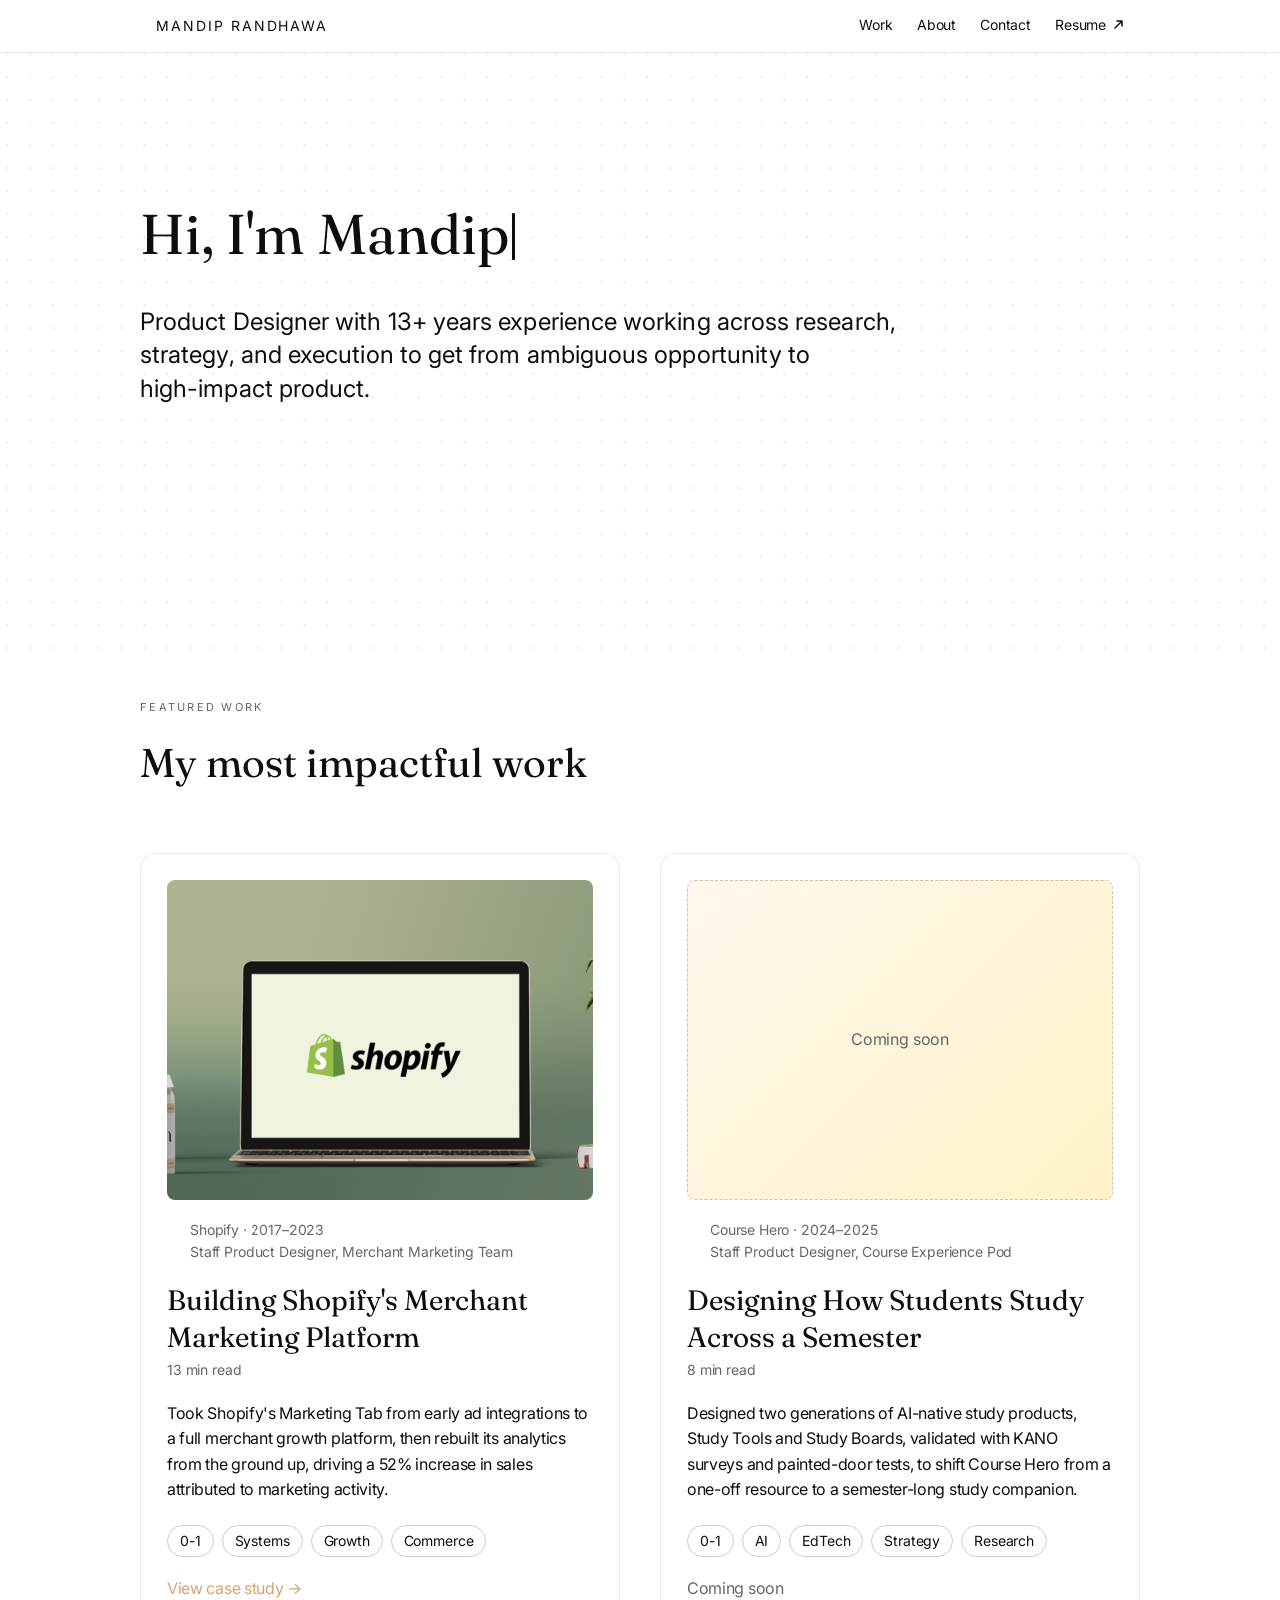
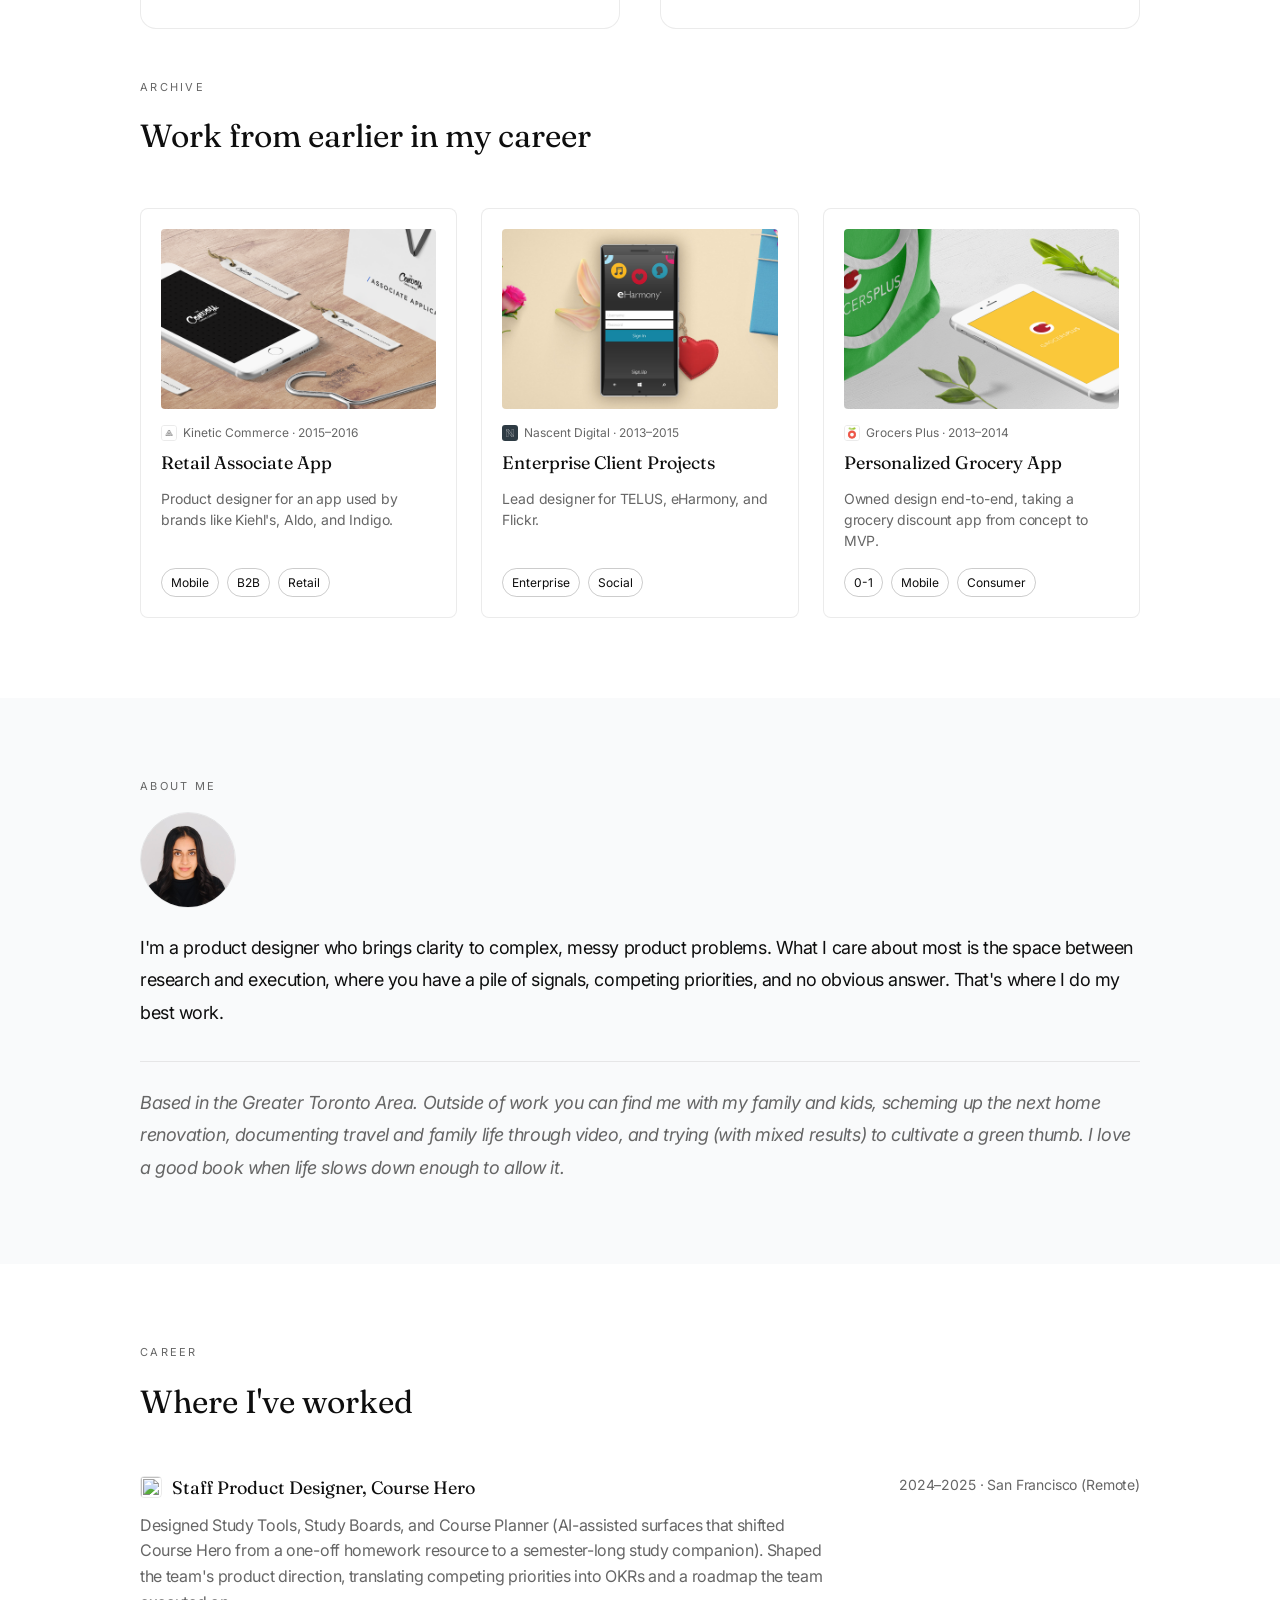
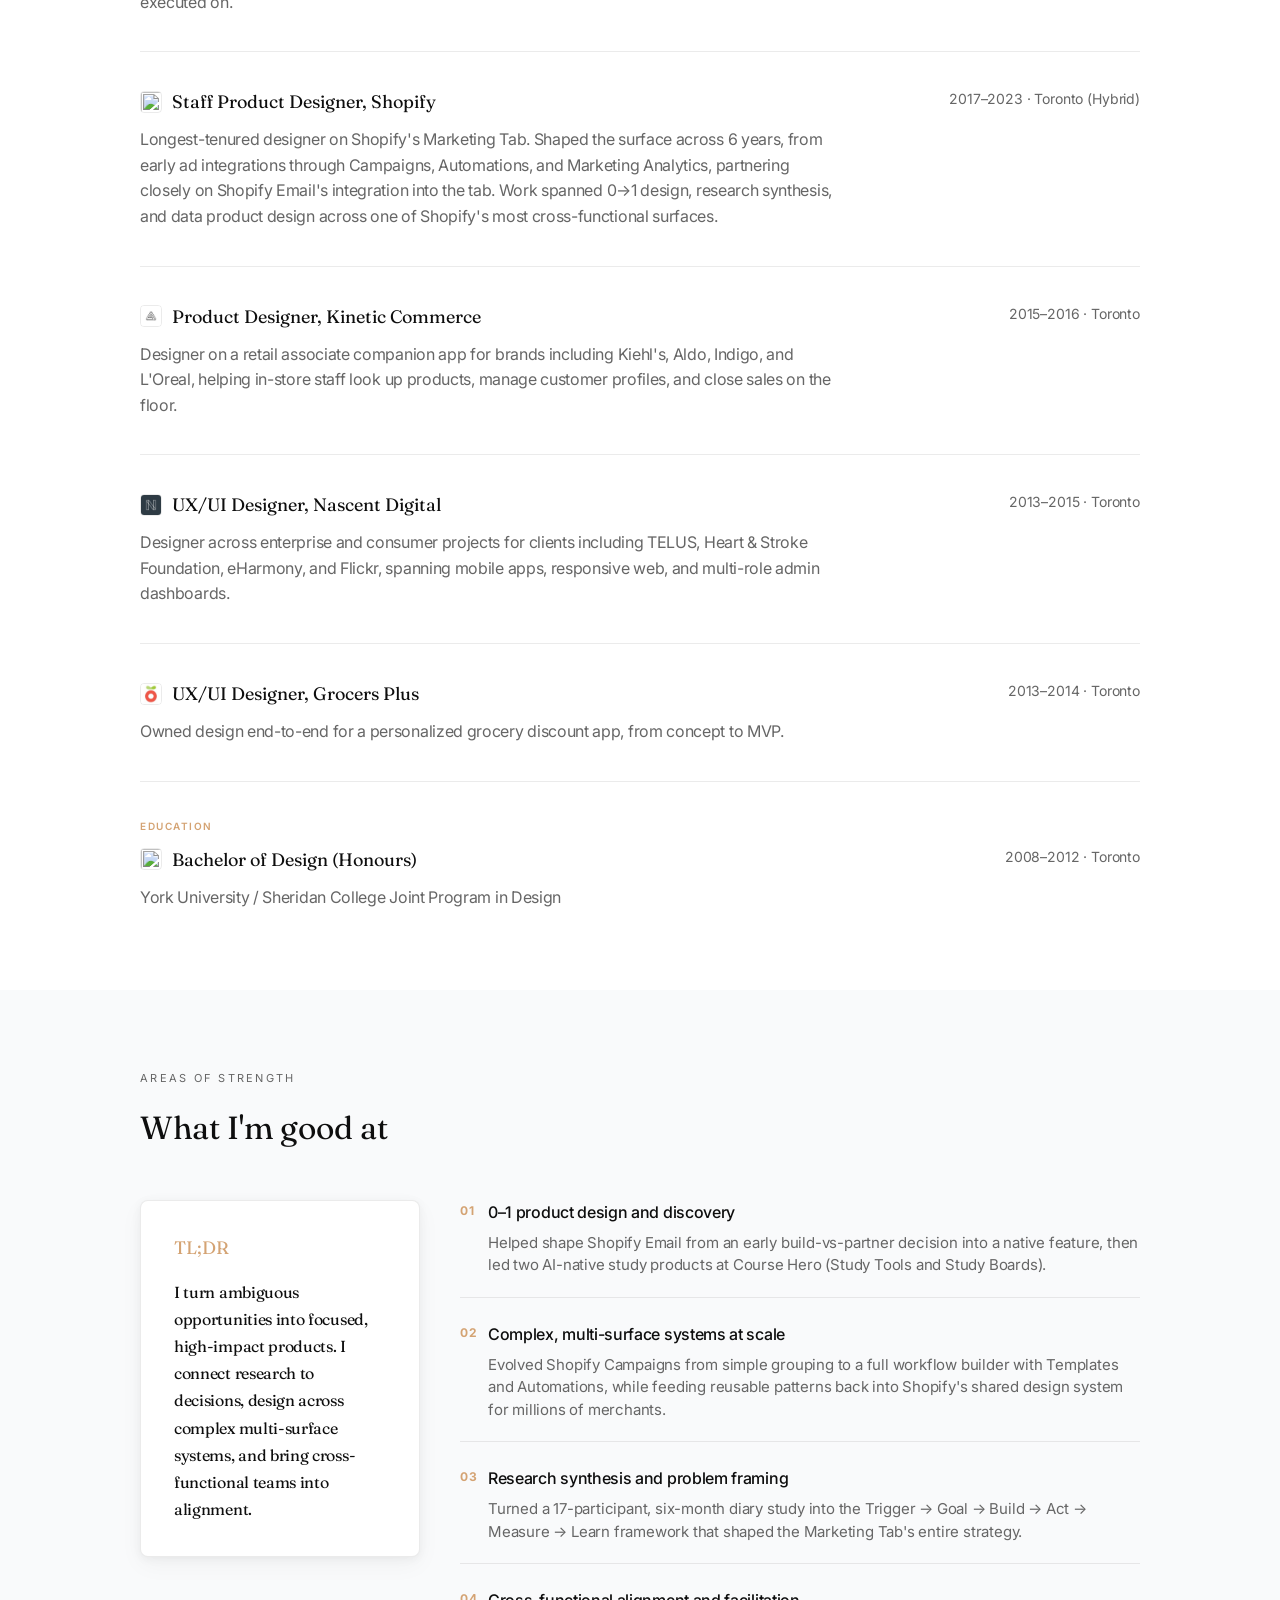
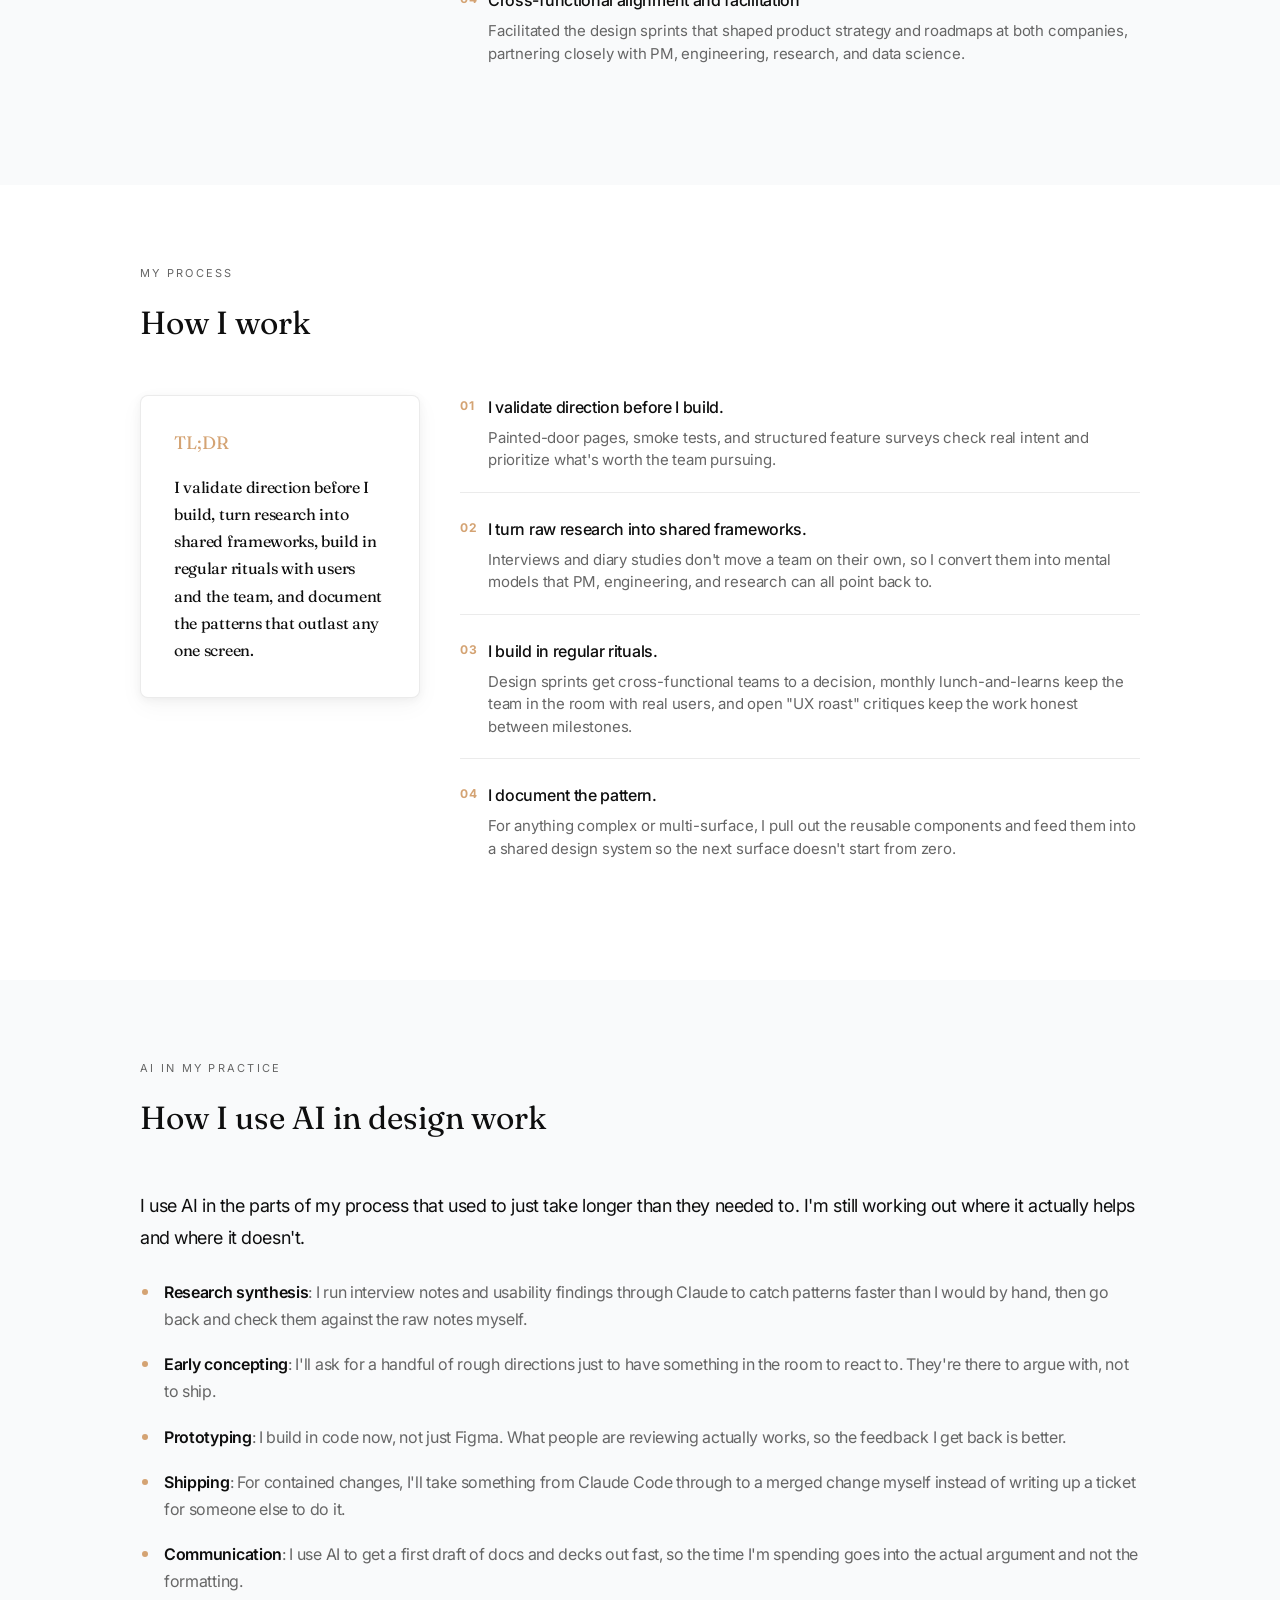
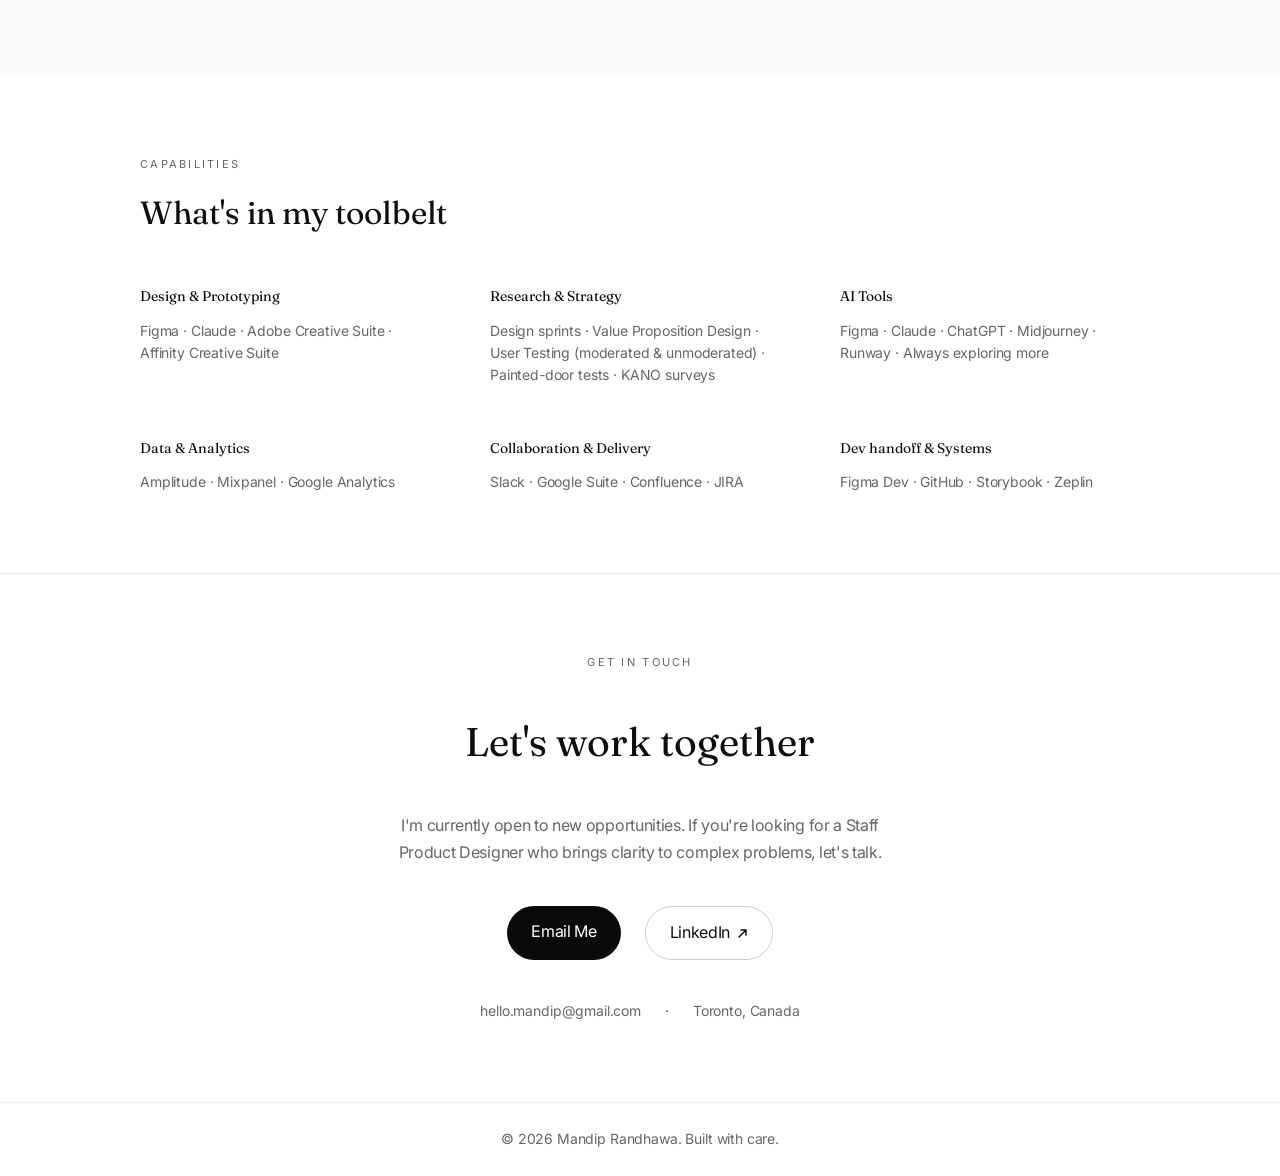
==== index.html @ fda04c41 "CNAME file, resume open in new tab" ====
<!DOCTYPE html>
<html lang="en">
<head>
  <meta charset="UTF-8" />
  <meta name="viewport" content="width=device-width, initial-scale=1.0" />
  <title>Mandip Randhawa, Staff Product Designer</title>
  <link rel="icon" type="image/png" sizes="32x32" href="/favicon-32x32.png" />
  <link rel="icon" type="image/png" sizes="16x16" href="/favicon-16x16.png" />
  <link rel="apple-touch-icon" sizes="180x180" href="/apple-touch-icon.png" />
  <link rel="icon" href="/favicon.ico" />
  <link rel="preconnect" href="https://fonts.googleapis.com" />
  <link rel="preconnect" href="https://fonts.gstatic.com" crossorigin />
  <link href="https://fonts.googleapis.com/css2?family=Fraunces:ital,opsz,wght,SOFT,WONK@0,9..144,100..900,0..100,0..1;1,9..144,100..900,0..100,0..1&family=Inter:wght@300;400;500;600&family=Pacifico&family=Space+Mono:wght@400;700&family=Playfair+Display:wght@700&family=Permanent+Marker&family=Bebas+Neue&family=Dancing+Script:wght@700&display=swap" rel="stylesheet" />
  <style>
    *, *::before, *::after { box-sizing: border-box; margin: 0; padding: 0; }

    :root {
      --black: #0e0e0e;
      --grey: #666666;
      --grey-light: #f9fafb;
      --accent: #d4a373;
      --border: rgba(0,0,0,0.08);
      --border-subtle: rgba(0,0,0,0.2);
      --max-width: 1000px;
    }

    html { scroll-behavior: smooth; }

    body {
      font-family: 'Inter', sans-serif;
      color: var(--black);
      background: #fff;
      font-size: 16px;
      line-height: 1.6;
      -webkit-font-smoothing: antialiased;
    }

    .fraunces {
      font-family: 'Fraunces', serif;
      font-variation-settings: 'SOFT' 0, 'WONK' 1;
      font-weight: 400;
    }

    /* ── HEADER ─────────────────────────────────── */
    header {
      position: sticky;
      top: 0;
      z-index: 100;
      background: rgba(255,255,255,0.95);
      border-bottom: 1px solid var(--border);
      height: 53px;
      display: flex;
      align-items: center;
      padding: 0 96px;
    }

    .header-inner {
      max-width: var(--max-width);
      width: 100%;
      margin: 0 auto;
      display: flex;
      align-items: center;
      justify-content: space-between;
      padding: 0 16px;
    }

    .logo {
      font-size: 14px;
      letter-spacing: 1.95px;
      text-transform: uppercase;
      color: var(--black);
      text-decoration: none;
    }

    nav { display: flex; gap: 24px; }

    nav a {
      font-size: 14px;
      color: var(--black);
      text-decoration: none;
      letter-spacing: -0.15px;
      position: relative;
      padding-bottom: 2px;
    }

    nav a::after {
      content: '';
      position: absolute;
      bottom: -2px;
      left: 0;
      width: 0;
      height: 2px;
      background: var(--accent);
      transition: width 0.2s ease;
    }

    nav a:hover::after { width: 100%; }

    /* Hamburger toggle — hidden by default (desktop shows the inline nav);
       switched on in the 640px block below, where nav itself becomes a
       hidden dropdown that this button opens/closes. */
    .nav-toggle {
      display: none;
      align-items: center;
      justify-content: center;
      flex-direction: column;
      gap: 5px;
      /* 44px hit area (WCAG tap-target guidance) even though the visible
         icon is smaller — fits inside the 53px header with room to spare. */
      width: 44px;
      height: 44px;
      padding: 0;
      background: none;
      border: none;
      cursor: pointer;
    }
    .nav-toggle-bar {
      display: block;
      width: 20px;
      height: 2px;
      border-radius: 1px;
      background: var(--black);
      transition: transform 0.25s ease, opacity 0.2s ease;
    }
    /* Animates the three bars into an X when open. */
    .nav-toggle[aria-expanded="true"] .nav-toggle-bar:nth-child(1) { transform: translateY(7px) rotate(45deg); }
    .nav-toggle[aria-expanded="true"] .nav-toggle-bar:nth-child(2) { opacity: 0; }
    .nav-toggle[aria-expanded="true"] .nav-toggle-bar:nth-child(3) { transform: translateY(-7px) rotate(-45deg); }

    /* ── HERO ────────────────────────────────────── */
    .hero {
      position: relative;
      display: flex;
      justify-content: center;
      align-items: center;
      padding: 150px 24px;
      background: #fff;
      overflow: hidden;
    }

    .hero-bg {
      position: absolute;
      inset: 0;
      width: 100%;
      height: 100%;
      object-fit: cover;
      opacity: 1;
      pointer-events: none;
    }

    .hero-container {
      max-width: var(--max-width);
      width: 100%;
      position: relative;
      display: flex;
      flex-direction: column;
      gap: 40px;
    }

    .hero-heading {
      font-size: 56px;
      line-height: 1.1;
      color: var(--black);
    }

    .hero-heading .pronunciation {
      font-family: 'Inter', sans-serif;
      font-variation-settings: normal;
      font-size: 18px;
      color: var(--grey);
      font-weight: 400;
      display: block;
      margin-top: 4px;
      line-height: 1.3;
    }

    .hero-sub {
      font-size: 24px;
      line-height: 1.4;
      color: var(--black);
      max-width: 800px;
      letter-spacing: 0.07px;
    }

    .hero-actions {
      display: flex;
      flex-wrap: wrap;
      gap: 16px;
      align-items: center;
    }

    .btn-primary {
      background: #0a0a0a;
      color: #fff;
      border: none;
      border-radius: 32px;
      padding: 13px 24px;
      font-size: 16px;
      font-family: 'Inter', sans-serif;
      letter-spacing: -0.31px;
      cursor: pointer;
      text-decoration: none;
      display: inline-block;
      transition: opacity 0.15s;
    }
    .btn-primary:hover { opacity: 0.85; }

    .btn-secondary {
      color: var(--black);
      border: 1px solid var(--border-subtle);
      border-radius: 42px;
      padding: 13px 24px;
      font-size: 16px;
      font-family: 'Inter', sans-serif;
      letter-spacing: -0.31px;
      cursor: pointer;
      text-decoration: none;
      display: inline-block;
      background: transparent;
      transition: background 0.15s;
    }
    .btn-secondary:hover { background: rgba(0,0,0,0.03); }

    .btn-ghost {
      color: var(--grey);
      font-size: 16px;
      font-family: 'Inter', sans-serif;
      letter-spacing: -0.31px;
      text-decoration: none;
      padding: 13px 0;
      display: inline-block;
    }
    .btn-ghost:hover { color: var(--black); }

    /* ── SECTIONS ────────────────────────────────── */
    section { width: 100%; }

    /* No horizontal padding here — .section-white/.section-grey already pad
       the section itself (80px/24px desktop, 60px/16px mobile below), and
       this wrapper's job is just centering within that. It used to also
       carry `padding: 0 24px`, which double-stacked with the section's own
       padding (worst on mobile: 16px + 24px = 40px edge inset here vs the
       clean 16px used everywhere else on the site, including every case
       study page — case-study.css's .section-inner never had this extra
       padding). Removed to match. */
    .section-inner {
      max-width: var(--max-width);
      margin: 0 auto;
    }

    .section-white { background: #fff; padding: 80px 24px; }
    .section-grey  { background: var(--grey-light); padding: 80px 24px; }
    .section-hero-padding { padding: 50px 24px; }

    .section-label {
      font-size: 11px;
      letter-spacing: 2.26px;
      text-transform: uppercase;
      color: var(--grey);
      margin-bottom: 16px;
    }

    .section-heading {
      font-size: 32px;
      line-height: 1.5;
      color: var(--black);
      margin-bottom: 48px;
    }

    .section-heading-lg {
      font-size: 40px;
      line-height: 1.5;
      color: var(--black);
      margin-bottom: 60px;
    }

    /* ── FEATURED WORK ───────────────────────────── */
    .featured-work {
      background: #fff;
      padding: 50px 24px;
    }

    .work-cards {
      display: grid;
      grid-template-columns: 1fr 1fr;
      gap: 40px;
    }

    .work-card {
      background: #fff;
      border: 1px solid var(--border);
      border-radius: 16px;
      padding: 26px;
      display: flex;
      flex-direction: column;
      gap: 19px;
      text-decoration: none;
      color: inherit;
      transition: box-shadow 0.2s;
    }
    .work-card:hover { box-shadow: 0 4px 24px rgba(0,0,0,0.06); }
    .work-card.work-card-disabled:hover { box-shadow: none; transform: none; }

    .work-card-image {
      height: 320px;
      border-radius: 8px;
      width: 100%;
      object-fit: cover;
      display: block;
    }

    .work-card-image-placeholder {
      display: flex;
      flex-direction: column;
      align-items: center;
      justify-content: center;
      gap: 10px;
      background: var(--grey-light);
      border: 1px dashed var(--border-subtle);
      color: var(--grey);
    }
    .work-card-image-placeholder .placeholder-title {
      font-size: 16px;
      color: var(--grey);
      letter-spacing: -0.15px;
    }

    .card-meta {
      font-size: 14px;
      color: var(--grey);
      letter-spacing: -0.15px;
    }

    .card-title {
      font-size: 28px;
      line-height: 1.3;
      color: var(--black);
      margin-bottom: 4px;
    }

    .card-role {
      font-size: 14px;
      color: var(--grey);
      letter-spacing: -0.15px;
    }

    .card-description {
      font-size: 16px;
      line-height: 1.6;
      color: var(--black);
      letter-spacing: -0.31px;
    }

    .tags {
      display: flex;
      flex-wrap: wrap;
      gap: 8px;
      align-items: center;
      margin-top: auto;
      padding-top: 3px;
    }

    .tag {
      border: 1px solid var(--border-subtle);
      border-radius: 999px;
      padding: 4px 12px;
      font-size: 14px;
      color: var(--black);
      letter-spacing: -0.15px;
      white-space: nowrap;
    }

    .card-link {
      font-size: 16px;
      color: var(--accent);
      letter-spacing: -0.31px;
      display: flex;
      align-items: center;
      gap: 6px;
      text-decoration: none;
    }
    .card-link:hover { text-decoration: underline; }
    .card-link.card-link-disabled { color: var(--grey); }
    .card-link.card-link-disabled:hover { text-decoration: none; }

    /* Work card image gradients */
    .card-img-coursehero {
      background: linear-gradient(135deg, #fff7ed 0%, #fef3c7 100%);
    }

    /* ── MORE WORK ───────────────────────────────── */
    .more-work-section { background: #fff; padding: 0 24px 80px; }
    .more-work-grid {
      display: flex;
      flex-wrap: wrap;
      gap: 24px;
    }

    .mini-card {
      background: #fff;
      border: 1px solid var(--border);
      border-radius: 8px;
      padding: 20px;
      flex: 1 0 280px;
      display: flex;
      flex-direction: column;
      gap: 14px;
      transition: box-shadow 0.2s;
    }
    .mini-card:hover { box-shadow: 0 4px 24px rgba(0,0,0,0.06); }

    .mini-card-image {
      height: 180px;
      border-radius: 4px;
      background: rgba(0,0,0,0.05);
      background-size: cover;
      background-position: center;
      width: 100%;
    }
    .mini-card-img-kinetic { background-image: url('images/case-studies/kinetic/ASSOCIATEAPP/hero-img.png'); }
    .mini-card-img-nascent { background-image: url('images/case-studies/nascent/EHARMONY/hero-img.png'); }
    .mini-card-img-grocersplus { background-image: url('images/case-studies/grocers-plus/hero-img.png'); }

    .mini-card-meta { font-size: 12px; color: var(--grey); }
    .mini-card-title { font-size: 18px; color: var(--black); line-height: 1.3; margin-top: 8px; }
    .mini-card-desc { font-size: 14px; color: var(--grey); line-height: 1.5; letter-spacing: -0.15px; }

    .tag-sm {
      border: 1px solid var(--border-subtle);
      border-radius: 999px;
      padding: 4px 9px;
      font-size: 12px;
      color: var(--black);
    }

    /* ── CAREER ──────────────────────────────────── */
    .career-list {
      display: flex;
      flex-direction: column;
      gap: 36px;
    }

    .career-item {
      border-bottom: 1px solid var(--border);
      padding-bottom: 36px;
      display: flex;
      flex-direction: column;
      gap: 12px;
    }
    .career-item:last-child { border-bottom: none; padding-bottom: 0; }

    .career-header {
      display: flex;
      flex-wrap: wrap;
      justify-content: space-between;
      align-items: flex-start;
      gap: 8px;
    }

    .career-eyebrow {
      font-size: 10px;
      letter-spacing: 1.5px;
      text-transform: uppercase;
      color: var(--accent);
      font-weight: 600;
    }

    .career-title {
      font-size: 18px;
      color: var(--black);
      line-height: 1.5;
      flex: 1 0 280px;
      display: flex;
      align-items: center;
      gap: 10px;
    }

    .career-logo {
      width: 22px;
      height: 22px;
      border-radius: 4px;
      object-fit: cover;
      display: block;
      flex-shrink: 0;
      border: 1px solid var(--border);
    }

    .career-date {
      font-size: 14px;
      color: var(--grey);
      white-space: nowrap;
      letter-spacing: -0.15px;
    }

    .career-desc {
      font-size: 16px;
      color: var(--grey);
      line-height: 1.6;
      max-width: 700px;
      letter-spacing: -0.31px;
    }

    /* ── STRENGTHS ───────────────────────────────── */
    .strength-list {
      display: flex;
      flex-direction: column;
      gap: 20px;
    }

    .strength-item {
      font-size: 16px;
      line-height: 1.6;
    }

    .strength-item .label {
      font-family: 'Fraunces', serif;
      font-variation-settings: 'SOFT' 0, 'WONK' 1;
      font-weight: 400;
      color: var(--black);
    }

    .strength-item .desc {
      color: var(--grey);
      letter-spacing: -0.31px;
    }

    .strength-item .example {
      font-style: italic;
      color: var(--grey);
      letter-spacing: -0.31px;
      margin-top: 4px;
    }

    /* ── CARD GRID (TL;DR card + points list, used by Areas of strength, My process, AI in My Practice) ── */
    .card-grid { display: grid; grid-template-columns: 280px 1fr; gap: 40px; align-items: start; margin-bottom: 40px; }
    .callout {
      background: #fff; border: 1px solid var(--border); border-radius: 8px; padding: 33px; text-wrap: pretty;
      box-shadow: 0 2px 10px rgba(0,0,0,0.05), 0 8px 24px rgba(0,0,0,0.04);
      transition: transform 0.25s ease, box-shadow 0.25s ease;
    }
    .callout:hover { transform: translateY(-4px); box-shadow: 0 6px 16px rgba(0,0,0,0.07), 0 16px 32px rgba(0,0,0,0.07); }
    .callout-label { font-size: 18px; color: var(--accent); margin-bottom: 16px; }
    .callout-text { font-size: 16px; line-height: 1.7; font-weight: 400; color: var(--black); letter-spacing: -0.31px; }

    .ai-intro {
      font-size: 18px;
      color: var(--black);
      line-height: 1.8;
      letter-spacing: -0.44px;
      margin-bottom: 24px;
    }
    .ai-intro strong { font-weight: 600; color: var(--black); }

    .ai-list { list-style: none; padding: 0; margin: 0; display: flex; flex-direction: column; gap: 18px; }
    .ai-list li {
      position: relative;
      padding-left: 24px;
      font-size: 16px;
      color: var(--grey);
      line-height: 1.7;
      letter-spacing: -0.31px;
    }
    .ai-list li::before {
      content: '';
      position: absolute;
      left: 2px;
      top: 10px;
      width: 6px;
      height: 6px;
      border-radius: 50%;
      background: var(--accent);
    }
    .ai-list li strong { color: var(--black); font-weight: 600; }

    .insights-list { display: flex; flex-direction: column; gap: 24px; counter-reset: insight; }
    .insight-item { border-bottom: 1px solid var(--border); padding-bottom: 20px; counter-increment: insight; }
    .insight-item:last-child { border-bottom: none; padding-bottom: 0; }
    .insight-finding {
      position: relative; padding-left: 28px; font-size: 16px; color: var(--black);
      font-weight: 500; line-height: 1.5; letter-spacing: -0.31px; margin-bottom: 8px;
    }
    .insight-finding::before {
      content: "0" counter(insight); position: absolute; left: 0; top: 2px; font-size: 12px; font-weight: 700;
      color: var(--accent); letter-spacing: 0.5px;
    }
    .insight-change { padding-left: 28px; font-size: 15px; color: var(--grey); line-height: 1.5; letter-spacing: -0.2px; }

    /* ── TOOLS ───────────────────────────────────── */
    .tools-grid {
      display: grid;
      grid-template-columns: repeat(3, 1fr);
      gap: 50px;
      margin-top: 24px;
    }

    .tool-category-title {
      font-size: 14px;
      color: var(--black);
      margin-bottom: 12px;
    }

    .tool-list {
      font-size: 14px;
      color: var(--grey);
      line-height: 1.6;
      letter-spacing: -0.15px;
    }

    /* ── ABOUT ───────────────────────────────────── */
    .about-photo {
      width: 96px;
      height: 96px;
      border-radius: 50%;
      overflow: hidden;
      border: 1px solid var(--border);
      margin-bottom: 24px;
    }
    .about-photo img {
      width: 100%;
      height: 100%;
      object-fit: cover;
      display: block;
    }

    .about-text {
      font-size: 18px;
      color: var(--black);
      line-height: 1.8;
      letter-spacing: -0.44px;
      margin-bottom: 32px;
    }

    .about-personal {
      font-size: 18px;
      font-style: italic;
      color: var(--grey);
      line-height: 1.8;
      letter-spacing: -0.44px;
      border-top: 1px solid var(--border);
      padding-top: 25px;
    }

    /* ── CONTACT ─────────────────────────────────── */
    .contact-section {
      border-top: 1px solid var(--border);
      text-align: center;
    }

    .contact-label {
      font-size: 11px;
      letter-spacing: 2.26px;
      text-transform: uppercase;
      color: var(--grey);
      margin-bottom: 40px;
    }

    .contact-heading {
      font-size: 40px;
      line-height: 1.5;
      color: var(--black);
      margin-bottom: 40px;
    }

    .contact-sub {
      font-size: 16px;
      color: var(--grey);
      line-height: 1.7;
      max-width: 500px;
      margin: 0 auto 40px;
      letter-spacing: -0.31px;
    }

    .contact-actions {
      display: flex;
      gap: 24px;
      justify-content: center;
      margin-bottom: 40px;
    }

    .contact-info {
      font-size: 14px;
      color: var(--grey);
      letter-spacing: -0.15px;
      display: flex;
      gap: 24px;
      justify-content: center;
    }

    /* ── FOOTER ──────────────────────────────────── */
    footer {
      border-top: 1px solid var(--border);
      padding: 25px 24px;
      text-align: center;
    }

    footer p {
      font-size: 14px;
      color: var(--grey);
      letter-spacing: -0.15px;
    }

    /* ── RESPONSIVE ──────────────────────────────── */
    @media (max-width: 900px) {
      header { padding: 0 24px; }
      .hero-heading { font-size: 40px; }
      .hero-heading .pronunciation { font-size: 22px; }
      .hero-sub { font-size: 20px; }
      .tools-grid { grid-template-columns: repeat(2, 1fr); gap: 32px; }
      .card-grid { grid-template-columns: 1fr; }
      .work-cards { grid-template-columns: 1fr; }
    }

    @media (max-width: 640px) {
      header { padding: 0 16px; }
      .header-inner { padding: 0; }
      .logo { font-size: 12px; letter-spacing: 1px; }
      /* Hamburger menu: nav collapses into a toggled dropdown instead of
         squeezing 4 links + the logo into one row. Fixed-positioned (not
         absolute) so it isn't clipped by any ancestor's overflow, and
         top: 53px matches header's fixed height (unchanged at this
         breakpoint — only its horizontal padding changes above). */
      .nav-toggle { display: flex; }
      nav {
        position: fixed;
        top: 53px;
        left: 0;
        right: 0;
        flex-direction: column;
        align-items: stretch;
        gap: 0;
        background: #fff;
        border-bottom: 1px solid var(--border);
        box-shadow: 0 12px 24px rgba(0,0,0,0.08);
        padding: 4px 16px 12px;
        max-height: calc(100vh - 53px);
        overflow-y: auto;
        transform: translateY(-8px);
        opacity: 0;
        visibility: hidden;
        pointer-events: none;
        transition: opacity 0.18s ease, transform 0.18s ease, visibility 0.18s;
      }
      nav.nav-open {
        transform: translateY(0);
        opacity: 1;
        visibility: visible;
        pointer-events: auto;
      }
      nav a {
        width: 100%;
        padding: 14px 0;
        font-size: 15px;
        border-bottom: 1px solid var(--border);
      }
      nav a:last-child { border-bottom: none; }
      .hero { padding: 80px 16px; }
      .hero-heading { font-size: 32px; }
      .hero-heading .pronunciation { font-size: 18px; }
      .hero-sub { font-size: 18px; }
      .section-white, .section-grey { padding: 60px 16px; }
      .featured-work { padding: 40px 16px; }
      .more-work-section { padding: 0 16px 60px; }
      .work-card-image { height: 260px; }
      .tools-grid { grid-template-columns: 1fr; gap: 28px; }
      .section-heading { font-size: 24px; line-height: 1.25; }
      .section-heading-lg { font-size: 23px; line-height: 1.2; }
      .contact-heading { font-size: 30px; }
      .contact-actions { flex-direction: column; align-items: center; }
    }
    /* ── ANIMATIONS ──────────────────────────────── */

    /* Hero entrance — staggered fade-up */
    @keyframes fadeUp {
      from { opacity: 0; transform: translateY(24px); }
      to   { opacity: 1; transform: translateY(0); }
    }

    /* Hero-container children are revealed by JS — no CSS auto-fade */

    /* Typewriter text cursor */
    .hero-text-cursor {
      display: inline-block;
      width: 3px;
      height: 0.85em;
      background: var(--black);
      vertical-align: middle;
      position: relative;
      bottom: 4px;
      margin-left: 1px;
      border-radius: 1px;
      opacity: 0;
    }
    .hero-text-cursor.blinking {
      animation: cursorBlink 1.2s step-end infinite;
    }
    @keyframes cursorBlink {
      0%, 100% { opacity: 1; }
      50% { opacity: 0; }
    }


    /* Name highlight + font cycling */
    #typed-name {
      transition: font-family 0.05s, background 0.15s, color 0.15s, border-radius 0.15s, padding 0.15s;
      border-radius: 3px;
      padding: 0 2px;
    }
    #typed-name.highlighted {
      background: #18A0FB;
      color: #fff;
    }
    #typed-name .name-letter {
      display: inline;
      border-radius: 0;
      transition: background 0.04s, color 0.04s;
    }
    #typed-name .name-letter.lit {
      background: #18A0FB;
      color: #fff;
    }

    /* Figma selection box */
    .figma-sel {
      position: absolute;
      inset: -10px -16px;
      border: 1.5px solid #18A0FB;
      border-radius: 2px;
      pointer-events: none;
      opacity: 0;
      transition: opacity 0.25s ease;
    }
    .figma-sel.visible { opacity: 1; }
    .fh {
      position: absolute;
      width: 7px; height: 7px;
      background: #fff;
      border: 1.5px solid #18A0FB;
      border-radius: 1px;
    }
    .fh.tl { top:-4px; left:-4px; }
    .fh.tr { top:-4px; right:-4px; }
    .fh.bl { bottom:-4px; left:-4px; }
    .fh.br { bottom:-4px; right:-4px; }
    .fh.tm { top:-4px; left:50%; transform:translateX(-50%); }
    .fh.bm { bottom:-4px; left:50%; transform:translateX(-50%); }
    .fh.lm { left:-4px; top:50%; transform:translateY(-50%); }
    .fh.rm { right:-4px; top:50%; transform:translateY(-50%); }
    .figma-frame-label {
      position: absolute;
      top: -22px; left: 0;
      font-size: 11px;
      font-family: 'Inter', sans-serif;
      font-weight: 400;
      color: #18A0FB;
      white-space: nowrap;
      letter-spacing: 0;
    }

    /* Multiplayer cursors */
    .mp-cursor {
      position: absolute;
      display: flex;
      align-items: flex-start;
      gap: 4px;
      pointer-events: none;
      z-index: 10;
      opacity: 0;
    }
    .mp-cursor.visible { opacity: 1; }
    .mp-cursor svg { width: 18px; height: 18px; flex-shrink: 0; }
    .mp-label {
      font-size: 11px;
      font-weight: 500;
      font-family: 'Inter', sans-serif;
      padding: 2px 7px;
      border-radius: 4px;
      color: #fff;
      margin-top: 18px;
      white-space: nowrap;
    }

    /* Double-tap click pulse */
    @keyframes cursorClickAnim {
      0%   { transform: scale(1); }
      40%  { transform: scale(0.72); }
      100% { transform: scale(1); }
    }
    .mp-cursor.clicking svg { animation: cursorClickAnim 0.18s ease-in-out; }

    /* Floating heart */
    .cursor-heart {
      position: absolute;
      width: 20px;
      height: 20px;
      pointer-events: none;
      z-index: 20;
      animation: heartFloat 1s ease-out forwards;
      line-height: 0;
    }
    @keyframes heartFloat {
      0%   { opacity: 1;   transform: translateY(0)    scale(0.8); }
      30%  { opacity: 1;   transform: translateY(-12px) scale(1.4); }
      100% { opacity: 0;   transform: translateY(-50px) scale(1); }
    }

    @media (prefers-reduced-motion: reduce) {
      .hero-text-cursor, .figma-sel, .mp-cursor { display: none !important; }
    }

    /* Hero intro — start hidden; JS drives the fade-in */
    .hero-intro { opacity: 0; transform: translateY(14px); }
    @keyframes heroFadeIn {
      from { opacity: 0; transform: translateY(14px); }
      to   { opacity: 1; transform: translateY(0); }
    }

    /* Line-by-line paragraph reveal */
    .wf { opacity: 0; display: inline-block; vertical-align: baseline; }
    @keyframes lineFadeUp {
      from { opacity: 0; transform: translateY(8px); }
      to   { opacity: 1; transform: translateY(0); }
    }

/* Scroll-triggered fade-up */
    .reveal {
      opacity: 0;
      transform: translateY(20px);
      transition: opacity 0.6s cubic-bezier(0.22, 1, 0.36, 1),
                  transform 0.6s cubic-bezier(0.22, 1, 0.36, 1);
    }
    .reveal.visible {
      opacity: 1;
      transform: translateY(0);
    }

    /* Stagger delays for child groups */
    .reveal-group > .reveal:nth-child(1) { transition-delay: 0s; }
    .reveal-group > .reveal:nth-child(2) { transition-delay: 0.08s; }
    .reveal-group > .reveal:nth-child(3) { transition-delay: 0.16s; }
    .reveal-group > .reveal:nth-child(4) { transition-delay: 0.24s; }
    .reveal-group > .reveal:nth-child(5) { transition-delay: 0.32s; }
    .reveal-group > .reveal:nth-child(6) { transition-delay: 0.40s; }
    .reveal-group > .reveal:nth-child(7) { transition-delay: 0.48s; }

    /* Card hover lift (supplement existing shadow) */
    .work-card  { transition: box-shadow 0.25s ease, transform 0.25s ease; }
    .work-card:hover  { transform: translateY(-3px); }
    .mini-card  { transition: box-shadow 0.25s ease, transform 0.25s ease; }
    .mini-card:hover  { transform: translateY(-3px); }

    /* Accent underline on nav hover — smooth width */
    nav a { transition: color 0.15s; }

    /* Respect reduced motion */
    @media (prefers-reduced-motion: reduce) {
      .hero-container > *, .reveal {
        animation: none;
        opacity: 1;
        transform: none;
        transition: none;
      }
    }

  </style>
</head>
<body>

  <!-- ── HEADER ── -->
  <header>
    <div class="header-inner">
      <a href="#" class="logo" id="logo-link">Mandip Randhawa</a>
      <button type="button" class="nav-toggle" id="nav-toggle" aria-label="Open menu" aria-expanded="false" aria-controls="site-nav">
        <span class="nav-toggle-bar"></span>
        <span class="nav-toggle-bar"></span>
        <span class="nav-toggle-bar"></span>
      </button>
      <nav id="site-nav">
        <a href="#work">Work</a>
        <a href="#about">About</a>
        <a href="#contact">Contact</a>
        <a href="assets/mandip-randhawa-resume-2026.pdf" target="_blank" rel="noopener">Resume <svg style="display:inline-block; vertical-align:middle; margin-left:3px; position:relative; top:-1px;" width="11" height="11" viewBox="0 0 11 11" fill="none" xmlns="http://www.w3.org/2000/svg"><path d="M2 9L9 2M9 2H4M9 2V7" stroke="currentColor" stroke-width="1.5" stroke-linecap="round" stroke-linejoin="round"/></svg></a>
      </nav>
    </div>
  </header>

  <!-- ── HERO ── -->
  <section class="hero" id="top">
    <img class="hero-bg" src="images/hero/dot-grid-hero.png" alt="" />

    <div class="hero-container" id="hero-container-el">

      <!-- Multiplayer cursors — scoped to full hero -->
<div class="mp-cursor" id="cursor-pm">
        <svg viewBox="0 0 18 18" fill="none" xmlns="http://www.w3.org/2000/svg"><path d="M3 2L14 8.5L8.5 10.5L6.5 15.5L3 2Z" fill="#7F77DD" stroke="#fff" stroke-width="0.8"/></svg>
        <span class="mp-label" style="background:#7F77DD">PM</span>
      </div>
      <div class="mp-cursor" id="cursor-eng">
        <svg viewBox="0 0 18 18" fill="none" xmlns="http://www.w3.org/2000/svg"><path d="M3 2L14 8.5L8.5 10.5L6.5 15.5L3 2Z" fill="#1D9E75" stroke="#fff" stroke-width="0.8"/></svg>
        <span class="mp-label" style="background:#1D9E75">Eng</span>
      </div>
      <div class="mp-cursor" id="cursor-res">
        <svg viewBox="0 0 18 18" fill="none" xmlns="http://www.w3.org/2000/svg"><path d="M3 2L14 8.5L8.5 10.5L6.5 15.5L3 2Z" fill="#D85A30" stroke="#fff" stroke-width="0.8"/></svg>
        <span class="mp-label" style="background:#D85A30">Research</span>
      </div>

      <div style="position:relative;" id="hero-heading-wrapper">
        <h1 class="fraunces hero-heading hero-intro" id="hero-heading-el">
          Hi, I'm <span id="typed-name"></span><span id="text-cursor" class="hero-text-cursor"></span>
        </h1>
        <!-- Figma selection box -->
        <div id="figma-sel" class="figma-sel">
          <div class="fh tl"></div><div class="fh tr"></div>
          <div class="fh bl"></div><div class="fh br"></div>
          <div class="fh tm"></div><div class="fh bm"></div>
          <div class="fh lm"></div><div class="fh rm"></div>
          <span class="figma-frame-label">Hero / Heading</span>
        </div>
      </div>
      <p class="hero-sub hero-intro" id="hero-sub-el">
        Product Designer with 13+ years experience working across research, strategy, and execution to get from ambiguous opportunity to high-impact product.
      </p>
      <div class="hero-actions hero-intro" id="hero-actions-el">
        <a href="#work" class="btn-primary">View Work</a>
        <a href="#about" class="btn-secondary">About</a>
        <a href="assets/mandip-randhawa-resume-2026.pdf" class="btn-ghost" target="_blank" rel="noopener">Resume <svg style="display:inline-block; vertical-align:middle; margin-left:3px; position:relative; top:-1px;" width="11" height="11" viewBox="0 0 11 11" fill="none" xmlns="http://www.w3.org/2000/svg"><path d="M2 9L9 2M9 2H4M9 2V7" stroke="currentColor" stroke-width="1.5" stroke-linecap="round" stroke-linejoin="round"/></svg></a>
      </div>
    </div>
  </section>

  <!-- ── FEATURED WORK ── -->
  <section class="featured-work" id="work">
    <div class="section-inner" style="max-width: var(--max-width); margin: 0 auto;">
      <div>
        <p class="section-label">Featured work</p>
        <h2 class="fraunces section-heading-lg" style="margin-bottom:0;">My most impactful work</h2>
      </div>

      <div class="work-cards" style="margin-top: 60px;">
        <!-- Card 1 -->
        <a class="work-card" href="case-studies/shopify-marketing.html">
          <img class="work-card-image" src="images/hero/shopify-marketing-hero-img.png" alt="Shopify Marketing Tab hero" />
          <p class="card-meta" style="display:flex; align-items:flex-start; gap:7px;"><img src="https://www.google.com/s2/favicons?domain=shopify.com&sz=32" width="16" height="16" style="border-radius:3px; display:block; margin-top:2px;" alt="">Shopify · 2017–2023<br>Staff Product Designer, Merchant Marketing Team</p>
          <div>
            <h3 class="fraunces card-title">Building Shopify's Merchant Marketing Platform</h3>
            <p class="card-role">13 min read</p>
          </div>
          <p class="card-description">Took Shopify's Marketing Tab from early ad integrations to a full merchant growth platform, then rebuilt its analytics from the ground up, driving a 52% increase in sales attributed to marketing activity.</p>
          <div class="tags">
            <span class="tag">0-1</span>
            <span class="tag">Systems</span>
            <span class="tag">Growth</span>
            <span class="tag">Commerce</span>
          </div>
          <span class="card-link">View case study →</span>
        </a>

        <!-- Card 2 -->
        <div class="work-card work-card-disabled">
          <div class="work-card-image work-card-image-placeholder card-img-coursehero"><p class="placeholder-title">Coming soon</p></div>
          <p class="card-meta" style="display:flex; align-items:flex-start; gap:7px;"><img src="https://www.google.com/s2/favicons?domain=coursehero.com&sz=32" width="16" height="16" style="border-radius:3px; display:block; margin-top:2px;" alt="">Course Hero · 2024–2025<br>Staff Product Designer, Course Experience Pod</p>
          <div>
            <h3 class="fraunces card-title">Designing How Students Study Across a Semester</h3>
            <p class="card-role">8 min read</p>
          </div>
          <p class="card-description">Designed two generations of AI-native study products, Study Tools and Study Boards, validated with KANO surveys and painted-door tests, to shift Course Hero from a one-off resource to a semester-long study companion.</p>
          <div class="tags">
            <span class="tag">0-1</span>
            <span class="tag">AI</span>
            <span class="tag">EdTech</span>
            <span class="tag">Strategy</span>
            <span class="tag">Research</span>
          </div>
          <span class="card-link card-link-disabled">Coming soon</span>
        </div>
      </div>
    </div>
  </section>

  <!-- ── MORE WORK ── -->
  <section class="more-work-section">
    <div class="section-inner" style="max-width: var(--max-width); margin: 0 auto;">
      <p class="section-label">Archive</p>
      <h2 class="fraunces section-heading">Work from earlier in my career</h2>
      <div class="more-work-grid">
        <a class="mini-card" href="case-studies/kinetic.html" style="text-decoration:none; color:inherit; cursor:pointer;">
          <div class="mini-card-image mini-card-img-kinetic"></div>
          <div>
            <p class="mini-card-meta" style="display:flex; align-items:center; gap:6px;"><img src="images/logos/kinetic-logo.jpeg" width="16" height="16" style="border-radius:3px; display:block; object-fit:cover; border:1px solid var(--border);" alt="">Kinetic Commerce · 2015–2016</p>
            <h3 class="fraunces mini-card-title">Retail Associate App</h3>
          </div>
          <p class="mini-card-desc">Product designer for an app used by brands like Kiehl's, Aldo, and Indigo.</p>
          <div class="tags">
            <span class="tag-sm">Mobile</span>
            <span class="tag-sm">B2B</span>
            <span class="tag-sm">Retail</span>
          </div>
        </a>
        <a class="mini-card" href="case-studies/nascent.html" style="text-decoration:none; color:inherit; cursor:pointer;">
          <div class="mini-card-image mini-card-img-nascent"></div>
          <div>
            <p class="mini-card-meta" style="display:flex; align-items:center; gap:6px;"><img src="images/logos/nascent-digital-logo.jpeg" width="16" height="16" style="border-radius:3px; display:block; object-fit:cover;" alt="">Nascent Digital · 2013–2015</p>
            <h3 class="fraunces mini-card-title">Enterprise Client Projects</h3>
          </div>
          <p class="mini-card-desc">Lead designer for TELUS, eHarmony, and Flickr.</p>
          <div class="tags">
            <span class="tag-sm">Enterprise</span>
            <span class="tag-sm">Social</span>
          </div>
        </a>
        <a class="mini-card" href="case-studies/grocers-plus.html" style="text-decoration:none; color:inherit; cursor:pointer;">
          <div class="mini-card-image mini-card-img-grocersplus"></div>
          <div>
            <p class="mini-card-meta" style="display:flex; align-items:center; gap:6px;"><img src="images/logos/grocersplus-logo.jpeg" width="16" height="16" style="border-radius:3px; display:block; object-fit:cover; border:1px solid var(--border);" alt="">Grocers Plus · 2013–2014</p>
            <h3 class="fraunces mini-card-title">Personalized Grocery App</h3>
          </div>
          <p class="mini-card-desc">Owned design end-to-end, taking a grocery discount app from concept to MVP.</p>
          <div class="tags">
            <span class="tag-sm">0-1</span>
            <span class="tag-sm">Mobile</span>
            <span class="tag-sm">Consumer</span>
          </div>
        </a>
      </div>
    </div>
  </section>

  <!-- ── ABOUT ── -->
  <section class="section-grey" id="about">
    <div class="section-inner" style="max-width: var(--max-width); margin: 0 auto;">
      <p class="section-label">About me</p>
      <div class="about-photo">
        <img src="images/mandip-profile-pic.jpg" alt="Portrait of Mandip Randhawa" />
      </div>
      <p class="about-text">I'm a product designer who brings clarity to complex, messy product problems. What I care about most is the space between research and execution, where you have a pile of signals, competing priorities, and no obvious answer. That's where I do my best work.</p>
      <p class="about-personal">Based in the Greater Toronto Area. Outside of work you can find me with my family and kids, scheming up the next home renovation, documenting travel and family life through video, and trying (with mixed results) to cultivate a green thumb. I love a good book when life slows down enough to allow it.</p>
    </div>
  </section>

  <!-- ── CAREER ── -->
  <section class="section-white">
    <div class="section-inner" style="max-width: var(--max-width); margin: 0 auto;">
      <p class="section-label">Career</p>
      <h2 class="fraunces section-heading">Where I've worked</h2>
      <div class="career-list">
        <div class="career-item">
          <div class="career-header">
            <h3 class="fraunces career-title"><img class="career-logo" src="https://www.google.com/s2/favicons?domain=coursehero.com&sz=64" alt="">Staff Product Designer, Course Hero</h3>
            <span class="career-date">2024–2025 · San Francisco (Remote)</span>
          </div>
          <p class="career-desc">Designed Study Tools, Study Boards, and Course Planner (AI-assisted surfaces that shifted Course Hero from a one-off homework resource to a semester-long study companion). Shaped the team's product direction, translating competing priorities into OKRs and a roadmap the team executed on.</p>
        </div>
        <div class="career-item">
          <div class="career-header">
            <h3 class="fraunces career-title"><img class="career-logo" src="https://www.google.com/s2/favicons?domain=shopify.com&sz=64" alt="">Staff Product Designer, Shopify</h3>
            <span class="career-date">2017–2023 · Toronto (Hybrid)</span>
          </div>
          <p class="career-desc">Longest-tenured designer on Shopify's Marketing Tab. Shaped the surface across 6 years, from early ad integrations through Campaigns, Automations, and Marketing Analytics, partnering closely on Shopify Email's integration into the tab. Work spanned 0→1 design, research synthesis, and data product design across one of Shopify's most cross-functional surfaces.</p>
        </div>
        <div class="career-item">
          <div class="career-header">
            <h3 class="fraunces career-title"><img class="career-logo" src="images/logos/kinetic-logo.jpeg" alt="">Product Designer, Kinetic Commerce</h3>
            <span class="career-date">2015–2016 · Toronto</span>
          </div>
          <p class="career-desc">Designer on a retail associate companion app for brands including Kiehl's, Aldo, Indigo, and L'Oreal, helping in-store staff look up products, manage customer profiles, and close sales on the floor.</p>
        </div>
        <div class="career-item">
          <div class="career-header">
            <h3 class="fraunces career-title"><img class="career-logo" src="images/logos/nascent-digital-logo.jpeg" alt="">UX/UI Designer, Nascent Digital</h3>
            <span class="career-date">2013–2015 · Toronto</span>
          </div>
          <p class="career-desc">Designer across enterprise and consumer projects for clients including TELUS, Heart &amp; Stroke Foundation, eHarmony, and Flickr, spanning mobile apps, responsive web, and multi-role admin dashboards.</p>
        </div>
        <div class="career-item">
          <div class="career-header">
            <h3 class="fraunces career-title"><img class="career-logo" src="images/logos/grocersplus-logo.jpeg" alt="">UX/UI Designer, Grocers Plus</h3>
            <span class="career-date">2013–2014 · Toronto</span>
          </div>
          <p class="career-desc">Owned design end-to-end for a personalized grocery discount app, from concept to MVP.</p>
        </div>
        <div class="career-item" style="border-bottom:none; padding-bottom:0;">
          <p class="career-eyebrow">Education</p>
          <div class="career-header">
            <h3 class="fraunces career-title"><img class="career-logo" src="https://www.google.com/s2/favicons?domain=yorku.ca&sz=64" alt="">Bachelor of Design (Honours)</h3>
            <span class="career-date">2008–2012 · Toronto</span>
          </div>
          <p class="career-desc">York University / Sheridan College Joint Program in Design</p>
        </div>
      </div>
    </div>
  </section>

  <!-- ── AREAS OF STRENGTH ── -->
  <section class="section-grey">
    <div class="section-inner" style="max-width: var(--max-width); margin: 0 auto;">
      <p class="section-label">Areas of strength</p>
      <h2 class="fraunces section-heading">What I'm good at</h2>

      <div class="card-grid">
        <div class="callout">
          <p class="fraunces callout-label">TL;DR</p>
          <p class="fraunces callout-text callout-text-lg">I turn ambiguous opportunities into focused, high-impact products. I connect research to decisions, design across complex multi-surface systems, and bring cross-functional teams into alignment.</p>
        </div>
        <div class="insights-list">
          <div class="insight-item">
            <p class="insight-finding">0–1 product design and discovery</p>
            <p class="insight-change">Helped shape Shopify Email from an early build-vs-partner decision into a native feature, then led two AI-native study products at Course Hero (Study Tools and Study Boards).</p>
          </div>
          <div class="insight-item">
            <p class="insight-finding">Complex, multi-surface systems at scale</p>
            <p class="insight-change">Evolved Shopify Campaigns from simple grouping to a full workflow builder with Templates and Automations, while feeding reusable patterns back into Shopify's shared design system for millions of merchants.</p>
          </div>
          <div class="insight-item">
            <p class="insight-finding">Research synthesis and problem framing</p>
            <p class="insight-change">Turned a 17-participant, six-month diary study into the Trigger → Goal → Build → Act → Measure → Learn framework that shaped the Marketing Tab's entire strategy.</p>
          </div>
          <div class="insight-item">
            <p class="insight-finding">Cross-functional alignment and facilitation</p>
            <p class="insight-change">Facilitated the design sprints that shaped product strategy and roadmaps at both companies, partnering closely with PM, engineering, research, and data science.</p>
          </div>
        </div>
      </div>
    </div>
  </section>

  <!-- ── HOW I WORK ── -->
  <section class="section-white">
    <div class="section-inner" style="max-width: var(--max-width); margin: 0 auto;">
      <p class="section-label">My process</p>
      <h2 class="fraunces section-heading">How I work</h2>

      <div class="card-grid">
        <div class="callout">
          <p class="fraunces callout-label">TL;DR</p>
          <p class="fraunces callout-text callout-text-lg">I validate direction before I build, turn research into shared frameworks, build in regular rituals with users and the team, and document the patterns that outlast any one screen.</p>
        </div>
        <div class="insights-list">
          <div class="insight-item">
            <p class="insight-finding">I validate direction before I build.</p>
            <p class="insight-change">Painted-door pages, smoke tests, and structured feature surveys check real intent and prioritize what's worth the team pursuing.</p>
          </div>
          <div class="insight-item">
            <p class="insight-finding">I turn raw research into shared frameworks.</p>
            <p class="insight-change">Interviews and diary studies don't move a team on their own, so I convert them into mental models that PM, engineering, and research can all point back to.</p>
          </div>
          <div class="insight-item">
            <p class="insight-finding">I build in regular rituals.</p>
            <p class="insight-change">Design sprints get cross-functional teams to a decision, monthly lunch-and-learns keep the team in the room with real users, and open "UX roast" critiques keep the work honest between milestones.</p>
          </div>
          <div class="insight-item">
            <p class="insight-finding">I document the pattern.</p>
            <p class="insight-change">For anything complex or multi-surface, I pull out the reusable components and feed them into a shared design system so the next surface doesn't start from zero.</p>
          </div>
        </div>
      </div>
    </div>
  </section>

  <!-- ── AI IN MY PRACTICE ── -->
  <section class="section-grey">
    <div class="section-inner" style="max-width: var(--max-width); margin: 0 auto;">
      <p class="section-label">AI in My Practice</p>
      <h2 class="fraunces section-heading">How I use AI in design work</h2>
      <p class="ai-intro">I use AI in the parts of my process that used to just take longer than they needed to. I'm still working out where it actually helps and where it doesn't.</p>
      <ul class="ai-list">
        <li><strong>Research synthesis</strong>: I run interview notes and usability findings through Claude to catch patterns faster than I would by hand, then go back and check them against the raw notes myself.</li>
        <li><strong>Early concepting</strong>: I'll ask for a handful of rough directions just to have something in the room to react to. They're there to argue with, not to ship.</li>
        <li><strong>Prototyping</strong>: I build in code now, not just Figma. What people are reviewing actually works, so the feedback I get back is better.</li>
        <li><strong>Shipping</strong>: For contained changes, I'll take something from Claude Code through to a merged change myself instead of writing up a ticket for someone else to do it.</li>
        <li><strong>Communication</strong>: I use AI to get a first draft of docs and decks out fast, so the time I'm spending goes into the actual argument and not the formatting.</li>
      </ul>
    </div>
  </section>

  <!-- ── TOOLS & SKILLS ── -->
  <section class="section-white">
    <div class="section-inner" style="max-width: var(--max-width); margin: 0 auto;">
      <p class="section-label">Capabilities</p>
      <h2 class="fraunces section-heading">What's in my toolbelt</h2>
      <div class="tools-grid">
        <div>
          <p class="fraunces tool-category-title">Design &amp; Prototyping</p>
          <p class="tool-list">Figma · Claude · Adobe Creative Suite · Affinity Creative Suite</p>
        </div>
        <div>
          <p class="fraunces tool-category-title">Research &amp; Strategy</p>
          <p class="tool-list">Design sprints · Value Proposition Design · User Testing (moderated &amp; unmoderated) · Painted-door tests · KANO surveys</p>
        </div>
        <div>
          <p class="fraunces tool-category-title">AI Tools</p>
          <p class="tool-list">Figma · Claude · ChatGPT · Midjourney · Runway · Always exploring more</p>
        </div>
        <div>
          <p class="fraunces tool-category-title">Data &amp; Analytics</p>
          <p class="tool-list">Amplitude · Mixpanel · Google Analytics</p>
        </div>
        <div>
          <p class="fraunces tool-category-title">Collaboration &amp; Delivery</p>
          <p class="tool-list">Slack · Google Suite · Confluence · JIRA</p>
        </div>
        <div>
          <p class="fraunces tool-category-title">Dev handoff &amp; Systems</p>
          <p class="tool-list">Figma Dev · GitHub · Storybook · Zeplin</p>
        </div>
      </div>
    </div>
  </section>

  <!-- ── CONTACT ── -->
  <section class="section-white contact-section" id="contact" style="padding: 80px 24px;">
    <div style="max-width: var(--max-width); margin: 0 auto; text-align: center;">
      <p class="contact-label">Get in Touch</p>
      <h2 class="fraunces contact-heading">Let's work together</h2>
      <p class="contact-sub">I'm currently open to new opportunities. If you're looking for a Staff Product Designer who brings clarity to complex problems, let's talk.</p>
      <div class="contact-actions">
        <a href="mailto:hello.mandip@gmail.com" class="btn-primary">Email Me</a>
        <a href="https://www.linkedin.com/in/mandiprandhawa/" target="_blank" class="btn-secondary">LinkedIn <svg style="display:inline-block; vertical-align:middle; margin-left:3px; position:relative; top:-1px;" width="11" height="11" viewBox="0 0 11 11" fill="none" xmlns="http://www.w3.org/2000/svg"><path d="M2 9L9 2M9 2H4M9 2V7" stroke="currentColor" stroke-width="1.5" stroke-linecap="round" stroke-linejoin="round"/></svg></a>
      </div>
      <div class="contact-info">
        <span>hello.mandip@gmail.com</span>
        <span>·</span>
        <span>Toronto, Canada</span>
      </div>
    </div>
  </section>

  <!-- ── FOOTER ── -->
  <footer>
    <p>© 2026 Mandip Randhawa. Built with care.</p>
  </footer>

  <script>
    // ── MOBILE NAV TOGGLE (hamburger) ────────────────
    (function() {
      var toggle = document.getElementById('nav-toggle');
      var nav = document.getElementById('site-nav');
      if (!toggle || !nav) return;

      function isOpen() { return nav.classList.contains('nav-open'); }

      function openMenu() {
        nav.classList.add('nav-open');
        toggle.setAttribute('aria-expanded', 'true');
        toggle.setAttribute('aria-label', 'Close menu');
      }

      function closeMenu() {
        nav.classList.remove('nav-open');
        toggle.setAttribute('aria-expanded', 'false');
        toggle.setAttribute('aria-label', 'Open menu');
      }

      toggle.addEventListener('click', function () {
        if (isOpen()) { closeMenu(); } else { openMenu(); }
      });

      // Close after choosing a link, so the dropdown doesn't linger over
      // the destination section/page.
      nav.querySelectorAll('a').forEach(function (link) {
        link.addEventListener('click', closeMenu);
      });

      // Escape closes and returns focus to the toggle button.
      document.addEventListener('keydown', function (e) {
        if (e.key === 'Escape' && isOpen()) {
          closeMenu();
          toggle.focus();
        }
      });

      // Tapping/clicking outside the open menu closes it.
      document.addEventListener('click', function (e) {
        if (isOpen() && !nav.contains(e.target) && !toggle.contains(e.target)) {
          closeMenu();
        }
      });

      // If the viewport grows past the mobile breakpoint while open (e.g.
      // rotating a tablet), reset so nav doesn't get stuck mid-transition
      // when the media query stops applying the dropdown styles.
      var resizeTimer;
      window.addEventListener('resize', function () {
        clearTimeout(resizeTimer);
        resizeTimer = setTimeout(function () {
          if (window.innerWidth > 640 && isOpen()) closeMenu();
        }, 150);
      });
    })();

    // ── HERO ANIMATION ──────────────────────────────
    (function() {
      const typedName      = document.getElementById('typed-name');
      const textCursor     = document.getElementById('text-cursor');
      const figmaSel       = document.getElementById('figma-sel');
      const headingWrapper = document.getElementById('hero-heading-wrapper');
      const heroCont       = document.getElementById('hero-container-el');
      const logoLink       = document.getElementById('logo-link');
      const heroHeading    = document.getElementById('hero-heading-el');
      const heroSub        = document.getElementById('hero-sub-el');
      const heroActions    = document.getElementById('hero-actions-el');
      const heroSubText    = heroSub.textContent.trim(); // save original for reset

      let timers   = [];
      let intervals = [];

      function scheduleT(fn, delay) { timers.push(setTimeout(fn, delay)); }
      function scheduleI(fn, delay) { intervals.push(setInterval(fn, delay)); return intervals[intervals.length - 1]; }

      function resetAnimation() {
        // Clear all pending timers & intervals
        timers.forEach(clearTimeout);
        intervals.forEach(clearInterval);
        timers = []; intervals = [];

        // Reset hero intro elements — snap back to hidden
        heroSub.textContent = heroSubText; // restore word spans → plain text
        [heroHeading, heroSub, heroActions].forEach(function(el) {
          el.style.animation  = 'none';
          el.style.opacity    = '0';
          el.style.transform  = 'translateY(14px)';
          el.classList.add('hero-intro');
        });

        // Reset Mandip name
        typedName.innerHTML = '';
        typedName.classList.remove('highlighted');

        // Reset cursor
        textCursor.classList.remove('blinking');
        textCursor.style.opacity = '0';

        // Reset selection box
        figmaSel.classList.remove('visible');

        // Reset MP cursors
        ['cursor-pm','cursor-eng','cursor-res'].forEach(function(id) {
          const el = document.getElementById(id);
          el.classList.remove('visible','clicking');
          el.style.transition = 'none';
          el.style.left = '-100px';
          el.style.top  = '-100px';
        });

        // Remove any lingering hearts
        heroCont.querySelectorAll('.cursor-heart').forEach(function(h) { h.remove(); });
      }

      function fadeInLineByLine(el, startDelay, onDone) {
        scheduleT(function() {
          el.style.opacity   = '1';
          el.style.transform = 'none';
          el.style.animation = 'none';
          el.classList.remove('hero-intro');

          // Wrap each word so we can measure its rendered line
          var words = el.textContent.trim().split(/\s+/);
          el.innerHTML = words.map(function(w) {
            return '<span class="wf">' + w + '</span>';
          }).join(' ');

          // Group spans by offsetTop — same top = same rendered line
          var spans = Array.from(el.querySelectorAll('.wf'));
          var lineGroups = [];
          var lineMap = {};
          spans.forEach(function(span) {
            var top = span.offsetTop;
            if (!lineMap[top]) { lineMap[top] = []; lineGroups.push(lineMap[top]); }
            lineMap[top].push(span);
          });

          var lineStagger = 300; // ms between each line appearing
          var animDur     = 500; // ms for each line's fade+slide

          lineGroups.forEach(function(group, idx) {
            scheduleT(function() {
              group.forEach(function(span) {
                span.style.animation = 'lineFadeUp ' + animDur + 'ms cubic-bezier(0.22,1,0.36,1) forwards';
              });
            }, idx * lineStagger);
          });

          // Fire onDone after the last line has fully animated
          if (onDone) {
            scheduleT(onDone, (lineGroups.length - 1) * lineStagger + animDur + 150);
          }
        }, startDelay);
      }

      function fadeIn(el, delay) {
        scheduleT(function() {
          el.style.animation = 'heroFadeIn 0.45s cubic-bezier(0.22,1,0.36,1) forwards';
          scheduleT(function() {
            // Lock in final state, clear animation and class so nothing can re-trigger
            el.style.opacity   = '1';
            el.style.transform = 'none';
            el.style.animation = 'none';
            el.classList.remove('hero-intro');
          }, 500);
        }, delay);
      }

      function runIntro(onDone) {
        fadeIn(heroHeading, 150);
        scheduleT(onDone, 700); // Fire animation just after heading appears
      }

      function runAnimation(initialDelay) {
        scheduleT(function() {
          // Show selection box + blinking cursor
          figmaSel.classList.add('visible');
          textCursor.classList.add('blinking');
          textCursor.style.opacity = '1';

          typedName.textContent = '';

          // ── Type "Mandip" ──────────────────────────
          var name      = 'Mandip';
          var perLetter = 120;
          name.split('').forEach(function(ch, idx) {
            scheduleT(function() { typedName.textContent += ch; }, 200 + idx * perLetter);
          });

          // ── Deselect, then paragraph ───────────────
          var lastMandip = 200 + (name.length - 1) * perLetter;
          scheduleT(function() {
            figmaSel.classList.remove('visible');
            textCursor.classList.remove('blinking');
            textCursor.style.opacity = '0';

            scheduleT(function() {
              fadeInLineByLine(heroSub, 0, function() {
                fadeIn(heroActions, 0);
                scheduleT(startCursorSequence, 1650);
              });
            }, 300);
          }, lastMandip + 300);

        }, initialDelay);
      }

      // ── CURSOR SEQUENCE ──────────────────────────
      const cursorDefs = [
        { id: 'cursor-pm',  heartColor: '#7F77DD', delay: 0,    edge: 'left'  },
        { id: 'cursor-eng', heartColor: '#1D9E75', delay: 600,  edge: 'top'   },
        { id: 'cursor-res', heartColor: '#D85A30', delay: 1150, edge: 'right' },
      ];

      function startCursorSequence() {
        cursorDefs.forEach(function(def) {
          scheduleT(function() {
            doubleTapAndSettle(document.getElementById(def.id), def.heartColor, def.edge);
          }, def.delay);
        });
      }

      function setTrans(el, duration, easing) {
        el.style.transition = 'left ' + duration + ' ' + easing + ', top ' + duration + ' ' + easing + ', opacity 0.5s ease';
      }

      function doubleTapAndSettle(el, heartColor, edge) {
        const cr = heroCont.getBoundingClientRect();

        // Tap anywhere in the hero — bias x range by entry edge so cursors cross the space
        var xMin, xMax;
        if      (edge === 'left')  { xMin = 0.05; xMax = 0.60; }
        else if (edge === 'right') { xMin = 0.40; xMax = 0.95; }
        else                       { xMin = 0.15; xMax = 0.85; } // top
        const tapX = cr.width  * (xMin + Math.random() * (xMax - xMin));
        const tapY = cr.height * (0.15 + Math.random() * 0.65);

        // Place cursor at the screen edge (relative to hero container)
        var startX, startY;
        if (edge === 'left') {
          startX = -cr.left - 80;
          startY = tapY + (Math.random() - 0.5) * 40;
        } else if (edge === 'right') {
          startX = window.innerWidth - cr.left + 60;
          startY = tapY + (Math.random() - 0.5) * 40;
        } else { // top
          startX = tapX + (Math.random() - 0.5) * 80;
          startY = -cr.top - 80;
        }

        // Snap to edge instantly, then slide in
        el.style.transition = 'none';
        el.style.left = startX + 'px';
        el.style.top  = startY + 'px';
        void el.offsetWidth; // force reflow
        setTrans(el, '1s', 'cubic-bezier(0.25,0.1,0.25,1)');
        el.classList.add('visible');

        scheduleT(function() {
          // Slide toward Mandip — 1s travel time
          el.style.left = tapX + 'px';
          el.style.top  = tapY + 'px';

          scheduleT(function() {
            tap(el); // tap 1
            scheduleT(function() {
              tap(el); // tap 2
              spawnHeart(tapX, tapY, heartColor);

              scheduleT(function() {
                // Exit back off screen toward the edge the cursor came from
                var wr = heroCont.getBoundingClientRect();
                setTrans(el, '0.85s', 'cubic-bezier(0.4,0,1,1)');
                if (edge === 'left') {
                  el.style.left = (-wr.left - 140) + 'px';
                } else if (edge === 'right') {
                  el.style.left = (window.innerWidth - wr.left + 120) + 'px';
                } else { // top
                  el.style.top = (-wr.top - 120) + 'px';
                }
                scheduleT(function() { el.classList.remove('visible'); }, 900);
              }, 350);
            }, 280);
          }, 1100);  // wait for 1s slide + small buffer
        }, 50);     // tiny delay so transition renders before moving
      }

      function tap(el) {
        el.classList.remove('clicking');
        void el.offsetWidth;
        el.classList.add('clicking');
        scheduleT(function() { el.classList.remove('clicking'); }, 200);
      }

      function spawnHeart(x, y, color) {
        const h = document.createElement('span');
        h.className = 'cursor-heart';
        h.innerHTML = '<svg width="20" height="20" viewBox="0 0 32 32" xmlns="http://www.w3.org/2000/svg"><path d="M16 28.3C16 28.3 2 19.5 2 10.5A7.5 7.5 0 0 1 16 6.1 7.5 7.5 0 0 1 30 10.5C30 19.5 16 28.3 16 28.3Z" fill="currentColor"/></svg>';
        h.style.left  = x + 'px';
        h.style.top   = y + 'px';
        h.style.color = color;
        heroCont.appendChild(h);
        scheduleT(function() { h.remove(); }, 1100);
      }



      // ── Logo click restarts everything
      logoLink.addEventListener('click', function(e) {
        e.preventDefault();
        window.scrollTo({ top: 0, behavior: 'smooth' });
        resetAnimation();
        scheduleT(function() { runIntro(function() { runAnimation(0); }); }, 50);
      });

      // ── Initial run
      runIntro(function() { runAnimation(0); });
    })();

    // Auto-tag elements for scroll-reveal
    const revealSelectors = [
      // Section labels + headings
      '.section-label',
      '.section-heading',
      '.section-heading-lg',
      // Featured work cards
      '.work-card',
      // Mini cards
      '.mini-card',
      // Career items
      '.career-item',
      // TL;DR callout cards (Areas of strength, How I work)
      '.callout',
      // Insight items (Areas of strength, How I work)
      '.insight-item',
      // AI in My Practice intro paragraph + list
      '.ai-intro',
      '.ai-list li',
      // Tools grid cells
      '.tools-grid > div',
      // About photo + text blocks
      '.about-photo',
      '.about-text',
      '.about-personal',
      // Contact block children
      '.contact-section .contact-label',
      '.contact-section .contact-heading',
      '.contact-section .contact-sub',
      '.contact-section .contact-actions',
      '.contact-section .contact-info',
    ];

    // Add .reveal to all matched elements
    revealSelectors.forEach(sel => {
      document.querySelectorAll(sel).forEach(el => el.classList.add('reveal'));
    });

    // Mark stagger groups
    const staggerParents = [
      '.work-cards',           // featured work
      '.more-work-grid',       // mini cards
      '.career-list',          // career items
      '.insights-list',        // areas of strength, how I work
      '.ai-list',              // AI in my practice
      '.tools-grid',           // tools
    ];
    staggerParents.forEach(sel => {
      document.querySelectorAll(sel).forEach(el => el.classList.add('reveal-group'));
    });

    // IntersectionObserver
    const observer = new IntersectionObserver((entries) => {
      entries.forEach(entry => {
        if (entry.isIntersecting) {
          entry.target.classList.add('visible');
          observer.unobserve(entry.target);
        }
      });
    }, { threshold: 0.1, rootMargin: '0px 0px -40px 0px' });

    document.querySelectorAll('.reveal').forEach(el => observer.observe(el));
  </script>

</body>
</html>
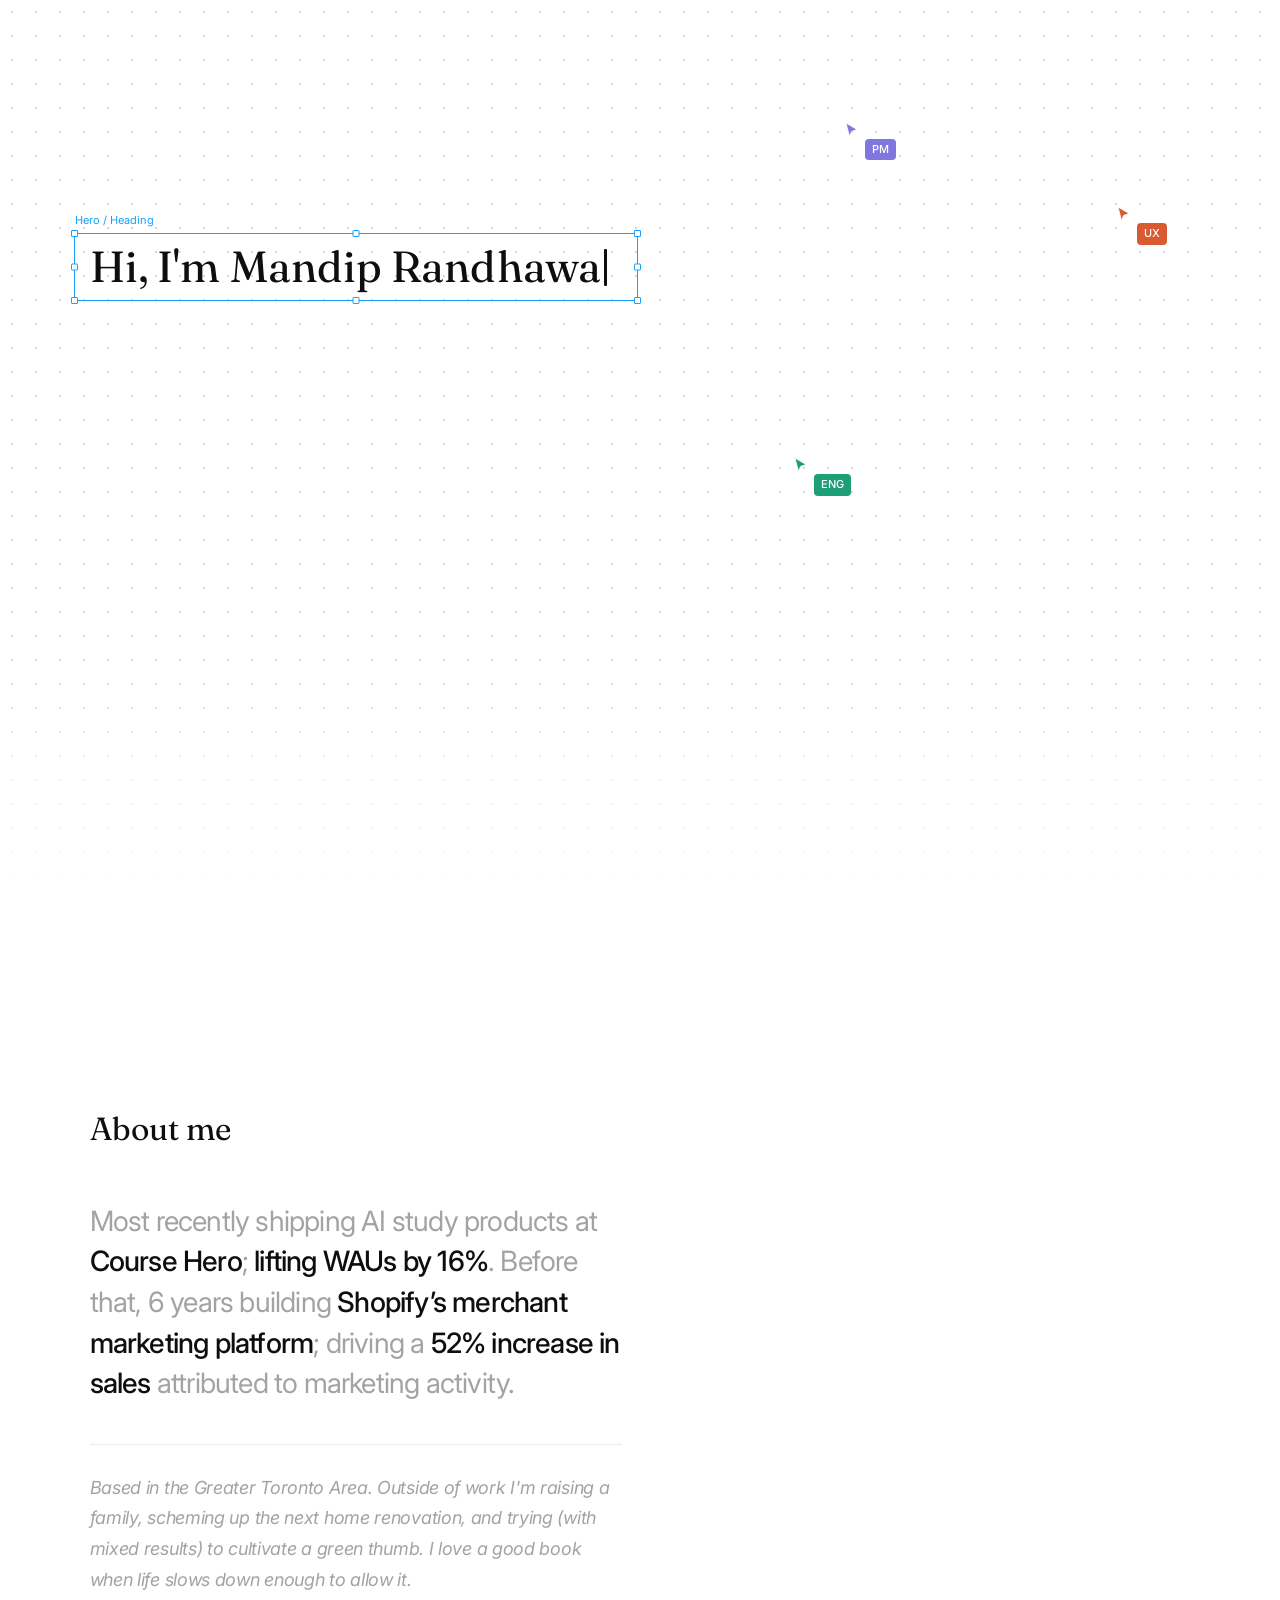
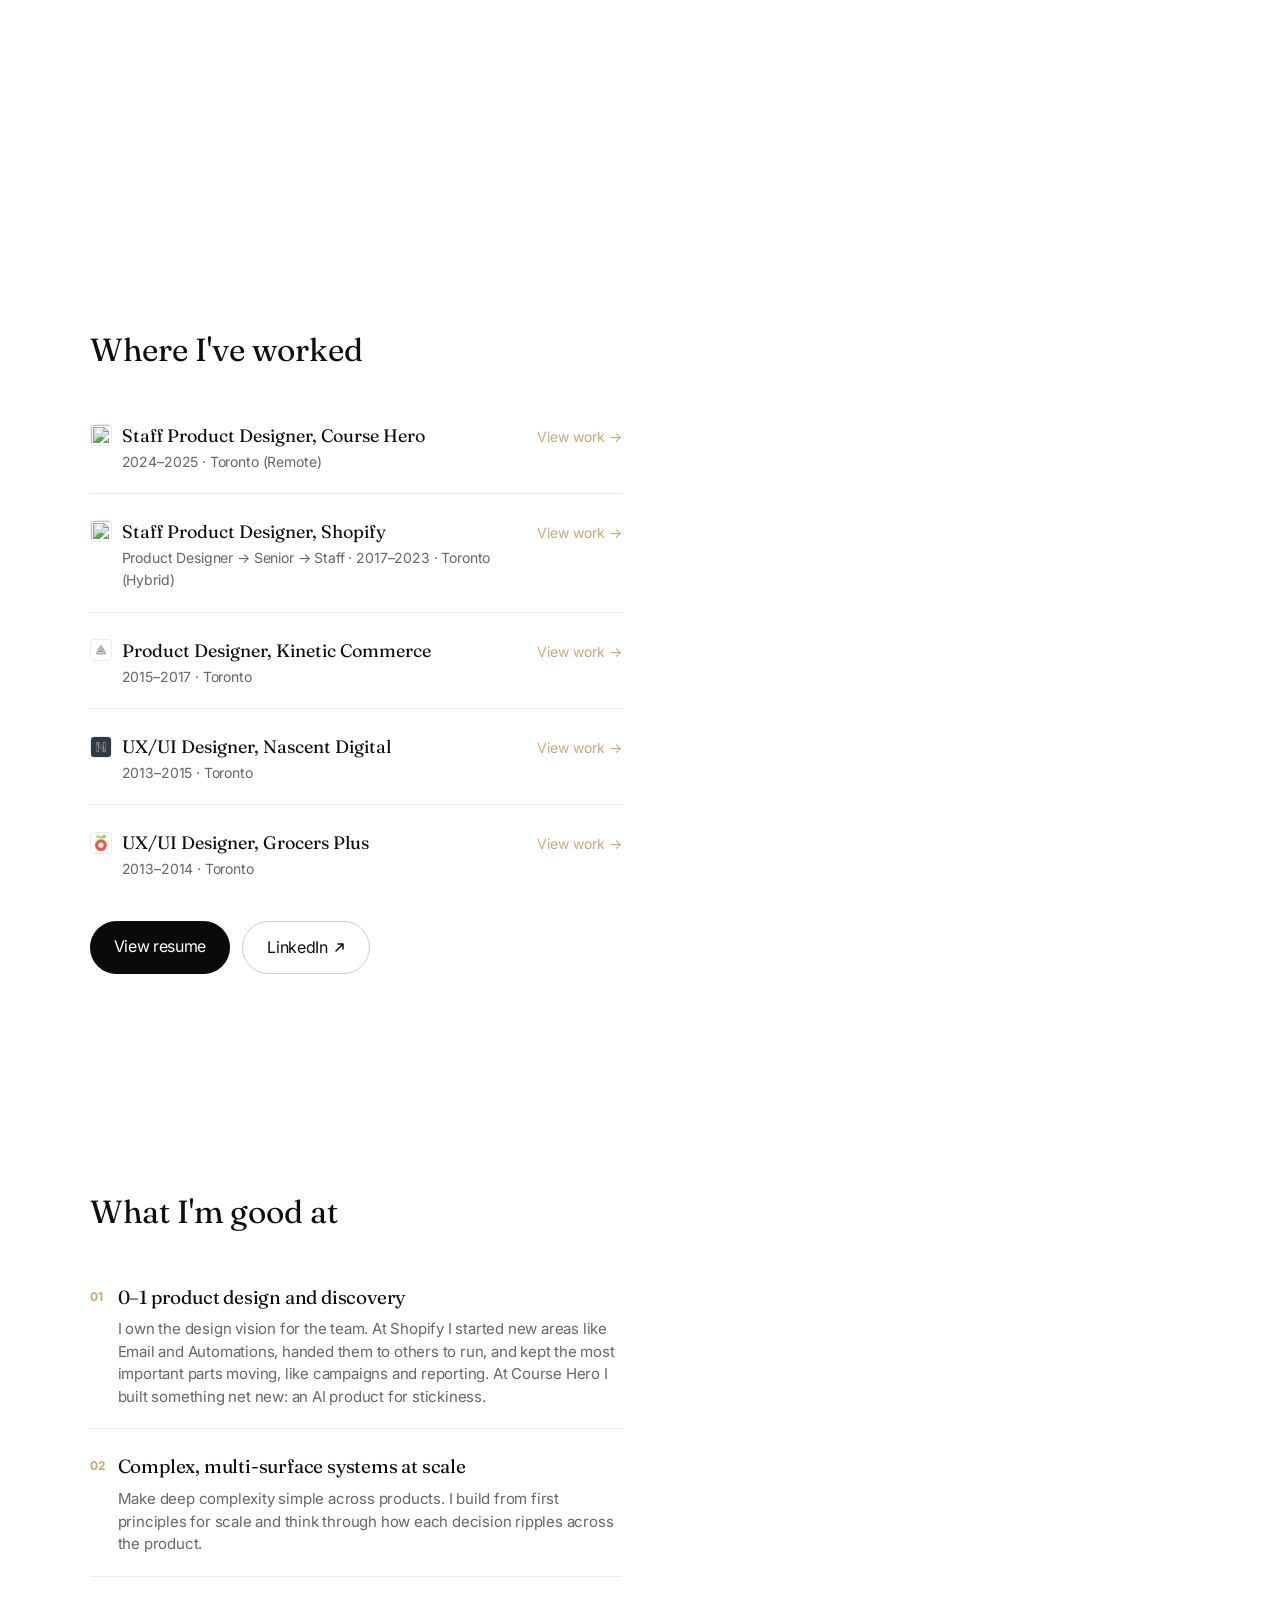
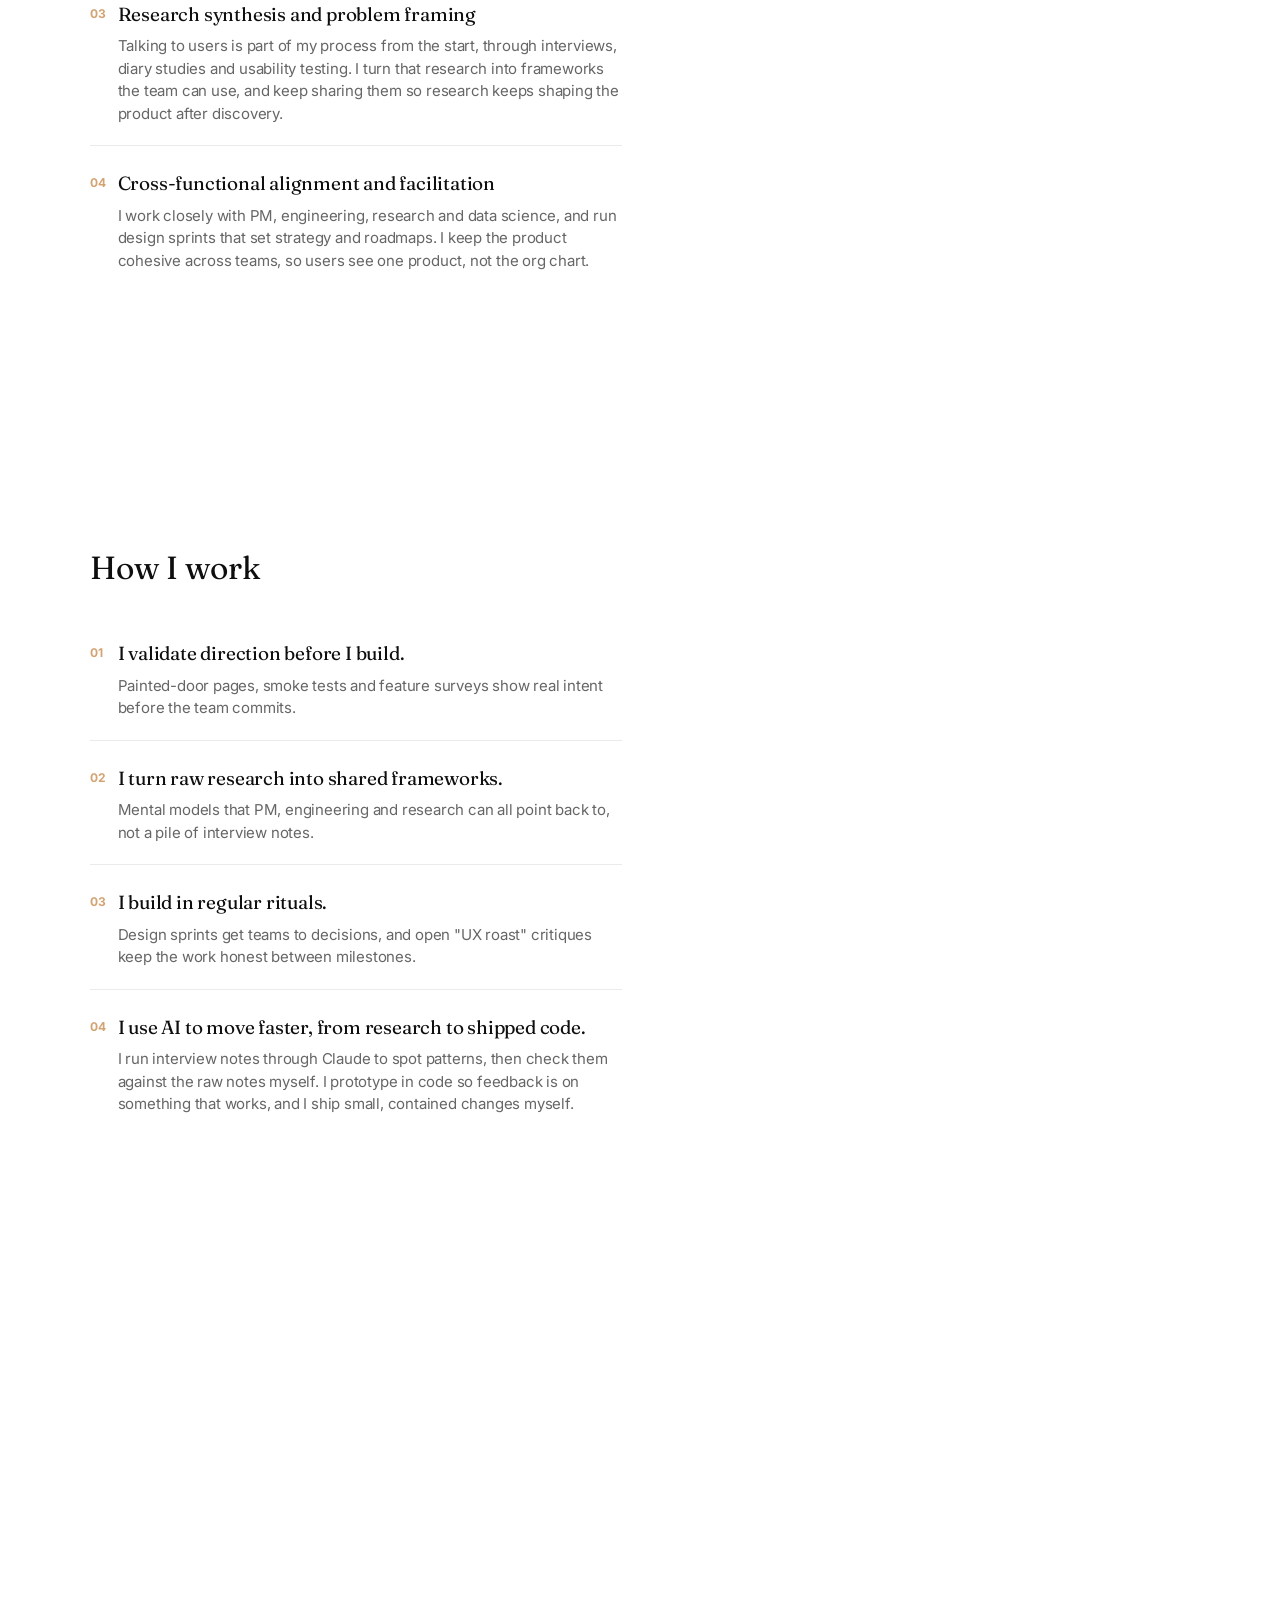
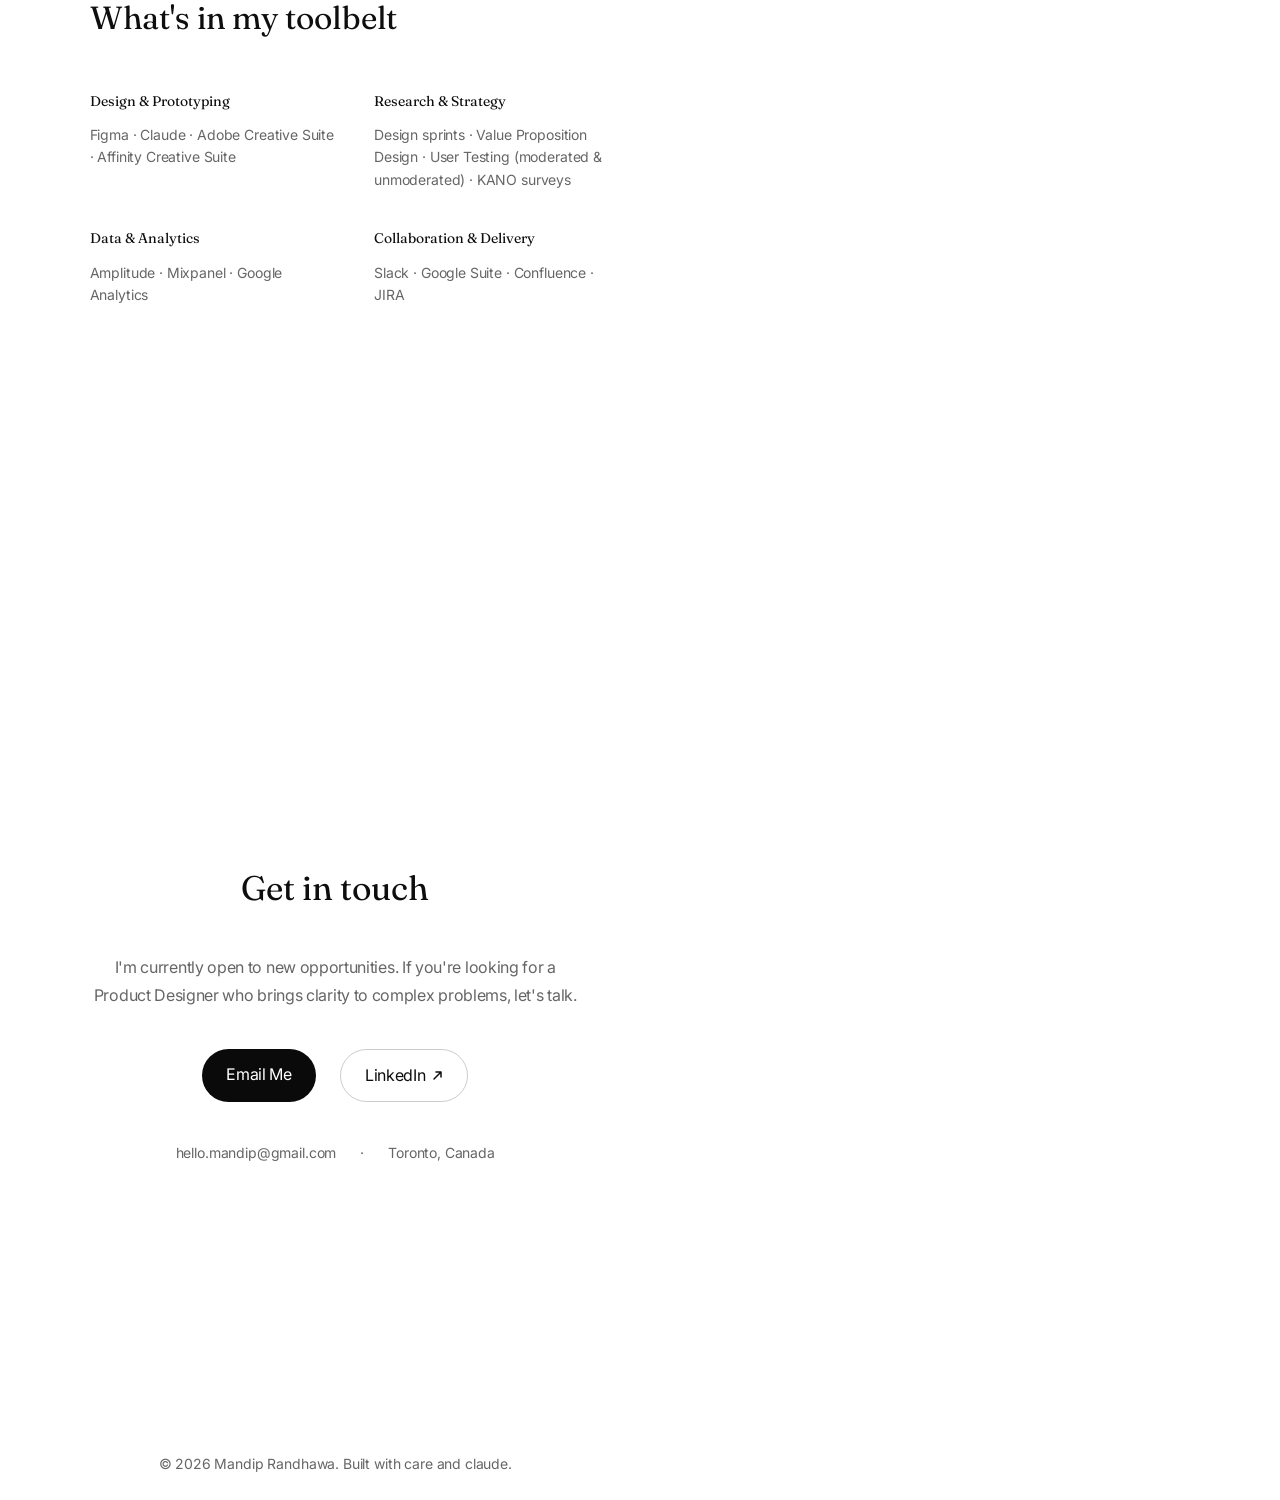
==== commit fac7679f: "Portfolio website V2" ====
--- a/index.html
+++ b/index.html
@@ -22,6 +22,8 @@
       --border: rgba(0,0,0,0.08);
       --border-subtle: rgba(0,0,0,0.2);
       --max-width: 1000px;
+      --dot: #d3d7dd;       /* dot-grid colour */
+      --dot-size: 24px;     /* dot-grid spacing */
     }
 
     html { scroll-behavior: smooth; }
@@ -40,92 +42,6 @@
       font-variation-settings: 'SOFT' 0, 'WONK' 1;
       font-weight: 400;
     }
-
-    /* ── HEADER ─────────────────────────────────── */
-    header {
-      position: sticky;
-      top: 0;
-      z-index: 100;
-      background: rgba(255,255,255,0.95);
-      border-bottom: 1px solid var(--border);
-      height: 53px;
-      display: flex;
-      align-items: center;
-      padding: 0 96px;
-    }
-
-    .header-inner {
-      max-width: var(--max-width);
-      width: 100%;
-      margin: 0 auto;
-      display: flex;
-      align-items: center;
-      justify-content: space-between;
-      padding: 0 16px;
-    }
-
-    .logo {
-      font-size: 14px;
-      letter-spacing: 1.95px;
-      text-transform: uppercase;
-      color: var(--black);
-      text-decoration: none;
-    }
-
-    nav { display: flex; gap: 24px; }
-
-    nav a {
-      font-size: 14px;
-      color: var(--black);
-      text-decoration: none;
-      letter-spacing: -0.15px;
-      position: relative;
-      padding-bottom: 2px;
-    }
-
-    nav a::after {
-      content: '';
-      position: absolute;
-      bottom: -2px;
-      left: 0;
-      width: 0;
-      height: 2px;
-      background: var(--accent);
-      transition: width 0.2s ease;
-    }
-
-    nav a:hover::after { width: 100%; }
-
-    /* Hamburger toggle — hidden by default (desktop shows the inline nav);
-       switched on in the 640px block below, where nav itself becomes a
-       hidden dropdown that this button opens/closes. */
-    .nav-toggle {
-      display: none;
-      align-items: center;
-      justify-content: center;
-      flex-direction: column;
-      gap: 5px;
-      /* 44px hit area (WCAG tap-target guidance) even though the visible
-         icon is smaller — fits inside the 53px header with room to spare. */
-      width: 44px;
-      height: 44px;
-      padding: 0;
-      background: none;
-      border: none;
-      cursor: pointer;
-    }
-    .nav-toggle-bar {
-      display: block;
-      width: 20px;
-      height: 2px;
-      border-radius: 1px;
-      background: var(--black);
-      transition: transform 0.25s ease, opacity 0.2s ease;
-    }
-    /* Animates the three bars into an X when open. */
-    .nav-toggle[aria-expanded="true"] .nav-toggle-bar:nth-child(1) { transform: translateY(7px) rotate(45deg); }
-    .nav-toggle[aria-expanded="true"] .nav-toggle-bar:nth-child(2) { opacity: 0; }
-    .nav-toggle[aria-expanded="true"] .nav-toggle-bar:nth-child(3) { transform: translateY(-7px) rotate(-45deg); }
 
     /* ── HERO ────────────────────────────────────── */
     .hero {
@@ -138,15 +54,20 @@
       overflow: hidden;
     }
 
-    .hero-bg {
+    /* Dot grid, drawn in CSS so it stays crisp at any size / pixel density.
+       Hard colour stops = hard-edged dots. Desktop draws it once behind the
+       whole first screen instead (see .layout::before in the desktop block). */
+    .hero::before,
+    .layout::before {
+      content: '';
       position: absolute;
-      inset: 0;
-      width: 100%;
-      height: 100%;
-      object-fit: cover;
-      opacity: 1;
       pointer-events: none;
-    }
+      background-image: radial-gradient(circle at center, var(--dot) 0, var(--dot) 1px, transparent 1px);
+      background-size: var(--dot-size) var(--dot-size);
+      -webkit-mask-image: linear-gradient(to bottom, #000 0, #000 70%, transparent 100%);
+      mask-image: linear-gradient(to bottom, #000 0, #000 70%, transparent 100%);
+    }
+    .hero::before { inset: 0; z-index: 0; }
 
     .hero-container {
       max-width: var(--max-width);
@@ -184,10 +105,42 @@
 
     .hero-actions {
       display: flex;
-      flex-wrap: wrap;
-      gap: 16px;
+      flex-direction: column;
+      align-items: flex-start;
+      gap: 0;
+    }
+
+    .hero-link {
+      display: inline-flex;
       align-items: center;
-    }
+      gap: 8px;
+      padding: 2px 0;
+      font-size: 17px;
+      letter-spacing: -0.2px;
+      color: var(--black);
+      text-decoration: none;
+      transition: color 0.2s ease, transform 0.25s ease;
+    }
+    .hero-link::after {
+      content: '→';
+      color: var(--accent);
+      opacity: 0;
+      transform: translateX(-6px);
+      transition: opacity 0.2s ease, transform 0.25s ease;
+    }
+    .hero-link:hover, .hero-link:focus-visible { color: var(--accent); transform: translateX(3px); }
+    .hero-link:hover::after, .hero-link:focus-visible::after { opacity: 1; transform: translateX(0); }
+    .hero-link-label {
+      text-decoration: underline;
+      text-decoration-thickness: 1px;
+      text-underline-offset: 4px;
+      text-decoration-color: rgba(14,14,14,0.35);
+      transition: text-decoration-color 0.2s ease;
+    }
+    .hero-link:hover .hero-link-label, .hero-link:focus-visible .hero-link-label { text-decoration-color: var(--accent); }
+    .hero-link-ext { margin-top: 6px; color: var(--grey); }
+    .hero-link-ext::after { content: none; }
+    .hero-link-ext svg { position: relative; top: -1px; }
 
     .btn-primary {
       background: #0a0a0a;
@@ -221,17 +174,6 @@
     }
     .btn-secondary:hover { background: rgba(0,0,0,0.03); }
 
-    .btn-ghost {
-      color: var(--grey);
-      font-size: 16px;
-      font-family: 'Inter', sans-serif;
-      letter-spacing: -0.31px;
-      text-decoration: none;
-      padding: 13px 0;
-      display: inline-block;
-    }
-    .btn-ghost:hover { color: var(--black); }
-
     /* ── SECTIONS ────────────────────────────────── */
     section { width: 100%; }
 
@@ -252,14 +194,6 @@
     .section-grey  { background: var(--grey-light); padding: 80px 24px; }
     .section-hero-padding { padding: 50px 24px; }
 
-    .section-label {
-      font-size: 11px;
-      letter-spacing: 2.26px;
-      text-transform: uppercase;
-      color: var(--grey);
-      margin-bottom: 16px;
-    }
-
     .section-heading {
       font-size: 32px;
       line-height: 1.5;
@@ -274,42 +208,143 @@
       margin-bottom: 60px;
     }
 
-    /* ── FEATURED WORK ───────────────────────────── */
-    .featured-work {
+    /* ── SPLIT LAYOUT ────────────────────────────── */
+    .layout { display: block; }
+    .left-col { min-width: 0; }
+    section[id] { scroll-margin-top: 24px; }
+
+    /* ── PROJECT PANEL ───────────────────────────────
+       Mobile/tablet: the same drifting card wheel, in a shorter stage under the hero.
+       Desktop (≥1024px — see the SPLIT LAYOUT block at the end of this
+       stylesheet): a sticky right-hand panel with a vertical,
+       auto-rotating card carousel. */
+    .work-panel { background: #fff; padding: 48px 24px 24px; }
+    .panel-head {
+      display: flex;
+      justify-content: space-between;
+      align-items: baseline;
+      max-width: var(--max-width);
+      margin: 0 auto 24px;
+    }
+    .panel-label {
+      font-size: 11px;
+      letter-spacing: 2.26px;
+      text-transform: uppercase;
+      color: var(--grey);
+    }
+    .panel-count {
+      display: none;
+      font-size: 12px;
+      letter-spacing: 1.5px;
+      color: var(--grey);
+      font-variant-numeric: tabular-nums;
+    }
+    .carousel-stage {
+      display: flex;
+      flex-direction: column;
+      gap: 24px;
+      max-width: var(--max-width);
+      margin: 0 auto;
+    }
+    .carousel-dots, .panel-hint { display: none; }
+
+    /* ── Case study "deck": the clicked card expands into a large modal ── */
+    :root { --deck-m: 28px; }
+    @media (max-width: 640px) { :root { --deck-m: 8px; } }
+    .deck-backdrop {
+      position: fixed; inset: 0; z-index: 999;
+      background: rgba(14,14,14,0.42);
+      -webkit-backdrop-filter: blur(6px); backdrop-filter: blur(6px);
+      opacity: 0; transition: opacity 0.45s ease;
+    }
+    .deck-backdrop.is-on { opacity: 1; }
+    .deck-overlay {
+      position: fixed; z-index: 1000;
       background: #fff;
-      padding: 50px 24px;
-    }
-
-    .work-cards {
-      display: grid;
-      grid-template-columns: 1fr 1fr;
-      gap: 40px;
-    }
-
-    .work-card {
+      overflow: hidden;
+      border-radius: 16px;
+      box-shadow: 0 30px 100px rgba(0,0,0,0.28);
+      transition: left 0.6s cubic-bezier(0.22,1,0.36,1), top 0.6s cubic-bezier(0.22,1,0.36,1),
+                  width 0.6s cubic-bezier(0.22,1,0.36,1), height 0.6s cubic-bezier(0.22,1,0.36,1),
+                  border-radius 0.6s cubic-bezier(0.22,1,0.36,1);
+    }
+    .deck-overlay.is-full { border-radius: 10px; }
+    .deck-frame {
+      position: absolute; left: 0; top: 0; z-index: 1;
+      width: calc(100vw - 2 * var(--deck-m)); height: calc(100vh - 2 * var(--deck-m)); height: calc(100dvh - 2 * var(--deck-m));
+      border: 0; background: #fff;
+      opacity: 0; transition: opacity 0.35s ease;
+    }
+    .deck-overlay.is-ready .deck-frame { opacity: 1; }
+    .deck-spinner {
+      position: absolute; left: 50%; top: 50%; width: 26px; height: 26px; margin: -13px 0 0 -13px;
+      border: 2.5px solid rgba(0,0,0,0.12); border-top-color: rgba(0,0,0,0.6); border-radius: 50%;
+      animation: deckSpin 0.8s linear infinite; opacity: 0; transition: opacity 0.25s ease 0.35s;
+    }
+    .deck-overlay.is-full:not(.is-ready) .deck-spinner { opacity: 1; }
+    @keyframes deckSpin { to { transform: rotate(360deg); } }
+    .deck-close {
+      position: fixed; top: calc(var(--deck-m) + 14px); right: calc(var(--deck-m) + 14px); z-index: 1001;
+      width: 42px; height: 42px; padding: 0;
+      display: flex; align-items: center; justify-content: center;
+      border: 1px solid rgba(0,0,0,0.1); border-radius: 50%;
+      background: rgba(255,255,255,0.94); color: #0e0e0e; cursor: pointer;
+      box-shadow: 0 6px 24px rgba(0,0,0,0.10);
+      opacity: 0; pointer-events: none; transform: scale(0.8);
+      transition: opacity 0.25s ease, transform 0.25s ease, background 0.2s ease;
+    }
+    .deck-close.is-visible { opacity: 1; pointer-events: auto; transform: none; }
+    .deck-close:hover { background: #fff; transform: scale(1.06); }
+    .deck-close:focus-visible { outline: 2px solid var(--accent); outline-offset: 2px; }
+
+    /* Archive card: three earlier projects in one card */
+    .archive-list { display: flex; flex-direction: column; }
+    .archive-row {
+      display: flex; align-items: center; gap: 14px;
+      padding: 18px 12px; margin: 0 -12px;
+      border-top: 1px solid var(--border);
+      color: inherit; text-decoration: none;
+      transition: background 0.2s ease;
+    }
+    .archive-row:hover, .archive-row:focus-visible { background: rgba(0,0,0,0.035); }
+    .archive-row .ar-thumb { width: 150px; height: auto; align-self: center; border-radius: 4px; flex-shrink: 0; border: 1px solid var(--border); }
+    @media (max-width: 640px) { .archive-row { padding: 14px 0; } .archive-row .ar-thumb { width: 92px; border-radius: 4px; } .archive-row { gap: 12px; } }
+    .archive-row .ar-logo { width: 20px; height: 20px; border-radius: 5px; object-fit: cover; flex-shrink: 0; }
+    .ar-text { display: flex; flex-direction: column; justify-content: center; gap: 6px; font-size: 14px; line-height: 1.35; min-width: 0; flex: 1; }
+    .ar-meta { display: flex; align-items: center; gap: 8px; font-size: 12px; color: var(--grey); }
+    .archive-row .ar-logo.proj-logo-bordered { border: 1px solid #d4d4d4; border-radius: 5px; box-sizing: border-box; }
+    .ar-desc { font-weight: 500; color: var(--black); font-size: 15px; }
+    .ar-lines { display: flex; flex-direction: column; gap: 2px; min-width: 0; }
+    .ar-lines b { font-weight: 500; color: var(--black); }
+    .ar-lines > span { color: var(--grey); }
+    .ar-arrow { margin-left: auto; color: var(--accent); opacity: 0.5; transition: opacity 0.2s ease, transform 0.2s ease; }
+    
+    .archive-row:hover .ar-arrow, .archive-row:focus-visible .ar-arrow { opacity: 1; transform: translateX(3px); }
+
+    .proj-card {
+      display: flex;
+      flex-direction: column;
+      gap: 14px;
+      padding: 22px;
       background: #fff;
       border: 1px solid var(--border);
       border-radius: 16px;
-      padding: 26px;
-      display: flex;
-      flex-direction: column;
-      gap: 19px;
+      color: inherit;
       text-decoration: none;
-      color: inherit;
-      transition: box-shadow 0.2s;
-    }
-    .work-card:hover { box-shadow: 0 4px 24px rgba(0,0,0,0.06); }
-    .work-card.work-card-disabled:hover { box-shadow: none; transform: none; }
-
-    .work-card-image {
-      height: 320px;
-      border-radius: 8px;
-      width: 100%;
-      object-fit: cover;
-      display: block;
-    }
-
-    .work-card-image-placeholder {
+      box-shadow: 0 2px 10px rgba(0,0,0,0.04);
+    }
+    .proj-media {
+      height: 240px;
+      flex-shrink: 0;
+      border-radius: 10px;
+      overflow: hidden;
+      background: rgba(0,0,0,0.05);
+    }
+    .proj-media img { display: block; width: 100%; height: 100%; object-fit: cover; }
+    .proj-media video { display: block; width: 100%; height: 100%; object-fit: cover; object-position: top left; }
+    .proj-media-blue { background: linear-gradient(145deg, #0a2a8f 0%, #061a5c 55%, #040f3a 100%); display: flex; align-items: center; justify-content: center; padding: 18px 22px; box-sizing: border-box; }
+    .proj-media-blue video { width: auto; height: 100%; max-width: 100%; aspect-ratio: 1200 / 750; object-fit: cover; border-radius: 3px; box-shadow: 0 12px 32px rgba(0,5,40,0.55), 0 2px 6px rgba(0,5,40,0.4); }
+    .proj-media-placeholder {
       display: flex;
       flex-direction: column;
       align-items: center;
@@ -317,13 +352,24 @@
       gap: 10px;
       background: var(--grey-light);
       border: 1px dashed var(--border-subtle);
-      color: var(--grey);
-    }
-    .work-card-image-placeholder .placeholder-title {
+    }
+    .proj-media-placeholder .placeholder-title {
       font-size: 16px;
       color: var(--grey);
       letter-spacing: -0.15px;
     }
+    .proj-meta { display: flex; align-items: center; gap: 8px; }
+    .proj-meta img {
+      width: 20px;
+      height: 20px;
+      flex-shrink: 0;
+      border-radius: 5px;
+      object-fit: cover;
+    }
+    .proj-meta img.proj-logo-bordered { border: 1px solid var(--border); }
+    .proj-card .card-title { font-size: 24px; margin-bottom: 2px; }
+    .proj-card .card-description { font-size: 15px; line-height: 1.55; }
+    a.proj-card:hover .card-link { text-decoration: underline; }
 
     .card-meta {
       font-size: 14px;
@@ -388,73 +434,27 @@
       background: linear-gradient(135deg, #fff7ed 0%, #fef3c7 100%);
     }
 
-    /* ── MORE WORK ───────────────────────────────── */
-    .more-work-section { background: #fff; padding: 0 24px 80px; }
-    .more-work-grid {
-      display: flex;
-      flex-wrap: wrap;
-      gap: 24px;
-    }
-
-    .mini-card {
-      background: #fff;
-      border: 1px solid var(--border);
-      border-radius: 8px;
-      padding: 20px;
-      flex: 1 0 280px;
-      display: flex;
-      flex-direction: column;
-      gap: 14px;
-      transition: box-shadow 0.2s;
-    }
-    .mini-card:hover { box-shadow: 0 4px 24px rgba(0,0,0,0.06); }
-
-    .mini-card-image {
-      height: 180px;
-      border-radius: 4px;
-      background: rgba(0,0,0,0.05);
-      background-size: cover;
-      background-position: center;
-      width: 100%;
-    }
-    .mini-card-img-kinetic { background-image: url('images/case-studies/kinetic/ASSOCIATEAPP/hero-img.png'); }
-    .mini-card-img-nascent { background-image: url('images/case-studies/nascent/EHARMONY/hero-img.png'); }
-    .mini-card-img-grocersplus { background-image: url('images/case-studies/grocers-plus/hero-img.png'); }
-
-    .mini-card-meta { font-size: 12px; color: var(--grey); }
-    .mini-card-title { font-size: 18px; color: var(--black); line-height: 1.3; margin-top: 8px; }
-    .mini-card-desc { font-size: 14px; color: var(--grey); line-height: 1.5; letter-spacing: -0.15px; }
-
-    .tag-sm {
-      border: 1px solid var(--border-subtle);
-      border-radius: 999px;
-      padding: 4px 9px;
-      font-size: 12px;
-      color: var(--black);
-    }
-
     /* ── CAREER ──────────────────────────────────── */
     .career-list {
       display: flex;
       flex-direction: column;
-      gap: 36px;
+      gap: 24px;
     }
 
     .career-item {
       border-bottom: 1px solid var(--border);
-      padding-bottom: 36px;
+      padding-bottom: 20px;
       display: flex;
       flex-direction: column;
-      gap: 12px;
+      gap: 8px;
     }
     .career-item:last-child { border-bottom: none; padding-bottom: 0; }
 
     .career-header {
       display: flex;
-      flex-wrap: wrap;
-      justify-content: space-between;
+      flex-direction: column;
       align-items: flex-start;
-      gap: 8px;
+      gap: 2px;
     }
 
     .career-eyebrow {
@@ -469,7 +469,6 @@
       font-size: 18px;
       color: var(--black);
       line-height: 1.5;
-      flex: 1 0 280px;
       display: flex;
       align-items: center;
       gap: 10px;
@@ -488,17 +487,47 @@
     .career-date {
       font-size: 14px;
       color: var(--grey);
+      letter-spacing: -0.15px;
+      padding-left: 32px;   /* lines up under the title text, past the logo */
+    }
+
+    .career-desc {
+      font-size: 15px;
+      color: var(--grey);
+      line-height: 1.5;
+      max-width: 732px;
+      padding-left: 32px;   /* lines up with the title text, past the logo */
+      letter-spacing: -0.31px;
+    }
+
+    .career-item {
+      display: grid;
+      grid-template-columns: 1fr auto;
+      column-gap: 16px;
+      align-items: start;
+    }
+    .career-item > .career-header { grid-column: 1; grid-row: 1; }
+    .career-item > .career-eyebrow { grid-column: 1 / -1; }
+    .career-link {
+      grid-column: 2;
+      grid-row: 1;
+      margin-top: 4px;
+      font-size: 14px;
+      color: var(--accent);
+      text-decoration: none;
       white-space: nowrap;
-      letter-spacing: -0.15px;
-    }
-
-    .career-desc {
-      font-size: 16px;
-      color: var(--grey);
-      line-height: 1.6;
-      max-width: 700px;
-      letter-spacing: -0.31px;
-    }
+    }
+    .career-link:hover { text-decoration: underline; }
+    .career-actions {
+      display: flex;
+      flex-wrap: wrap;
+      gap: 12px;
+      margin-top: 40px;
+    }
+
+    /* Where I've worked: full width, tighter vertical padding */
+    #career { padding-top: 48px; padding-bottom: 48px; }
+    #career > .section-inner { max-width: none !important; width: 100%; margin: 0 !important; }
 
     /* ── STRENGTHS ───────────────────────────────── */
     .strength-list {
@@ -576,11 +605,12 @@
     .insight-item { border-bottom: 1px solid var(--border); padding-bottom: 20px; counter-increment: insight; }
     .insight-item:last-child { border-bottom: none; padding-bottom: 0; }
     .insight-finding {
-      position: relative; padding-left: 28px; font-size: 16px; color: var(--black);
-      font-weight: 500; line-height: 1.5; letter-spacing: -0.31px; margin-bottom: 8px;
+      position: relative; padding-left: 28px; font-size: 19px; color: var(--black);
+      font-family: 'Fraunces', serif; font-variation-settings: 'SOFT' 0, 'WONK' 1;
+      font-weight: 400; line-height: 1.4; letter-spacing: -0.2px; margin-bottom: 8px;
     }
     .insight-finding::before {
-      content: "0" counter(insight); position: absolute; left: 0; top: 2px; font-size: 12px; font-weight: 700;
+      content: "0" counter(insight); position: absolute; left: 0; top: 5px; font-family: Inter, system-ui, sans-serif; font-variation-settings: normal; font-size: 12px; font-weight: 700;
       color: var(--accent); letter-spacing: 0.5px;
     }
     .insight-change { padding-left: 28px; font-size: 15px; color: var(--grey); line-height: 1.5; letter-spacing: -0.2px; }
@@ -613,7 +643,7 @@
       border-radius: 50%;
       overflow: hidden;
       border: 1px solid var(--border);
-      margin-bottom: 24px;
+      flex-shrink: 0;
     }
     .about-photo img {
       width: 100%;
@@ -623,35 +653,34 @@
     }
 
     .about-text {
-      font-size: 18px;
-      color: var(--black);
-      line-height: 1.8;
-      letter-spacing: -0.44px;
-      margin-bottom: 32px;
-    }
-
+      font-size: 28px;
+      color: #a3a3a3;
+      line-height: 1.45;
+      letter-spacing: -0.8px;
+      margin-bottom: 40px;
+    }
+    .about-text strong { color: var(--black); font-weight: 500; }
+    @media (max-width: 640px) { .about-text { font-size: 20px; letter-spacing: -0.5px; margin-bottom: 28px; } }
+
+    .about-personal-row {
+      display: flex;
+      align-items: flex-start;
+      gap: 24px;
+      border-top: 1px solid var(--border);
+      padding-top: 28px;
+    }
     .about-personal {
       font-size: 18px;
       font-style: italic;
-      color: var(--grey);
-      line-height: 1.8;
-      letter-spacing: -0.44px;
-      border-top: 1px solid var(--border);
-      padding-top: 25px;
+      color: #a3a3a3;
+      line-height: 1.7;
+      letter-spacing: -0.3px;
+      margin: 0;
     }
 
     /* ── CONTACT ─────────────────────────────────── */
     .contact-section {
-      border-top: 1px solid var(--border);
       text-align: center;
-    }
-
-    .contact-label {
-      font-size: 11px;
-      letter-spacing: 2.26px;
-      text-transform: uppercase;
-      color: var(--grey);
-      margin-bottom: 40px;
     }
 
     .contact-heading {
@@ -688,7 +717,6 @@
 
     /* ── FOOTER ──────────────────────────────────── */
     footer {
-      border-top: 1px solid var(--border);
       padding: 25px 24px;
       text-align: center;
     }
@@ -701,66 +729,19 @@
 
     /* ── RESPONSIVE ──────────────────────────────── */
     @media (max-width: 900px) {
-      header { padding: 0 24px; }
       .hero-heading { font-size: 40px; }
       .hero-heading .pronunciation { font-size: 22px; }
       .hero-sub { font-size: 20px; }
       .tools-grid { grid-template-columns: repeat(2, 1fr); gap: 32px; }
       .card-grid { grid-template-columns: 1fr; }
-      .work-cards { grid-template-columns: 1fr; }
     }
 
     @media (max-width: 640px) {
-      header { padding: 0 16px; }
-      .header-inner { padding: 0; }
-      .logo { font-size: 12px; letter-spacing: 1px; }
-      /* Hamburger menu: nav collapses into a toggled dropdown instead of
-         squeezing 4 links + the logo into one row. Fixed-positioned (not
-         absolute) so it isn't clipped by any ancestor's overflow, and
-         top: 53px matches header's fixed height (unchanged at this
-         breakpoint — only its horizontal padding changes above). */
-      .nav-toggle { display: flex; }
-      nav {
-        position: fixed;
-        top: 53px;
-        left: 0;
-        right: 0;
-        flex-direction: column;
-        align-items: stretch;
-        gap: 0;
-        background: #fff;
-        border-bottom: 1px solid var(--border);
-        box-shadow: 0 12px 24px rgba(0,0,0,0.08);
-        padding: 4px 16px 12px;
-        max-height: calc(100vh - 53px);
-        overflow-y: auto;
-        transform: translateY(-8px);
-        opacity: 0;
-        visibility: hidden;
-        pointer-events: none;
-        transition: opacity 0.18s ease, transform 0.18s ease, visibility 0.18s;
-      }
-      nav.nav-open {
-        transform: translateY(0);
-        opacity: 1;
-        visibility: visible;
-        pointer-events: auto;
-      }
-      nav a {
-        width: 100%;
-        padding: 14px 0;
-        font-size: 15px;
-        border-bottom: 1px solid var(--border);
-      }
-      nav a:last-child { border-bottom: none; }
       .hero { padding: 80px 16px; }
       .hero-heading { font-size: 32px; }
       .hero-heading .pronunciation { font-size: 18px; }
       .hero-sub { font-size: 18px; }
       .section-white, .section-grey { padding: 60px 16px; }
-      .featured-work { padding: 40px 16px; }
-      .more-work-section { padding: 0 16px 60px; }
-      .work-card-image { height: 260px; }
       .tools-grid { grid-template-columns: 1fr; gap: 28px; }
       .section-heading { font-size: 24px; line-height: 1.25; }
       .section-heading-lg { font-size: 23px; line-height: 1.2; }
@@ -858,7 +839,7 @@
 
     /* Multiplayer cursors */
     .mp-cursor {
-      position: absolute;
+      position: fixed;
       display: flex;
       align-items: flex-start;
       gap: 4px;
@@ -889,7 +870,7 @@
 
     /* Floating heart */
     .cursor-heart {
-      position: absolute;
+      position: fixed;
       width: 20px;
       height: 20px;
       pointer-events: none;
@@ -942,15 +923,6 @@
     .reveal-group > .reveal:nth-child(6) { transition-delay: 0.40s; }
     .reveal-group > .reveal:nth-child(7) { transition-delay: 0.48s; }
 
-    /* Card hover lift (supplement existing shadow) */
-    .work-card  { transition: box-shadow 0.25s ease, transform 0.25s ease; }
-    .work-card:hover  { transform: translateY(-3px); }
-    .mini-card  { transition: box-shadow 0.25s ease, transform 0.25s ease; }
-    .mini-card:hover  { transform: translateY(-3px); }
-
-    /* Accent underline on nav hover — smooth width */
-    nav a { transition: color 0.15s; }
-
     /* Respect reduced motion */
     @media (prefers-reduced-motion: reduce) {
       .hero-container > *, .reveal {
@@ -961,32 +933,379 @@
       }
     }
 
+    /* ── SPLIT LAYOUT: tablet/mobile ordering ────────
+       The left column "dissolves" so the header, hero, project cards and
+       the remaining sections can be reordered as one flex column. */
+    @media (max-width: 1023.98px) {
+      .layout { display: flex; flex-direction: column; }
+      .left-col { display: contents; }
+      .left-col > .hero { order: 1; }
+      .work-panel { order: 2; }
+      .left-col > section:not(.hero) { order: 3; }
+      .left-col > footer { order: 4; }
+    }
+
+    /* ── SPLIT LAYOUT: desktop ───────────────────────
+       One continuous canvas: the left column scrolls, the right "stage"
+       stays pinned beneath the shared header. No panel background, border
+       or divider — the cards simply float on the same page colour.
+       The carousel is driven by the PROJECT CAROUSEL script. */
+    @media (min-width: 1024px) {
+      .layout {
+        position: relative;
+        display: grid;
+        grid-template-columns: minmax(0, 1.1fr) minmax(0, 1fr);
+        align-items: start;
+      }
+
+      /* Dot grid: one layer behind the whole first screen (hero + cards).
+         It scrolls away with the hero — nothing below has dots. */
+      .hero::before { display: none; }
+      .layout::before {
+        top: 0;
+        left: 0;
+        right: 0;
+        height: 100vh;
+        z-index: -1;
+      }
+
+      /* Everything sits on the one white canvas (no white/grey banding) */
+      .hero, .section-white, .section-grey, .contact-section { background: transparent; }
+      /* Left column sizing */
+      /* Left column: a wider left margin (shared by the hero and every section
+         below it so they line up), and a tighter hero stack. */
+      .layout { --left-pad: clamp(64px, 7vw, 112px); }
+      .hero { min-height: 100vh; padding: 72px 48px 72px var(--left-pad); }
+      .hero-container { gap: 22px; }
+      .hero-actions { margin-top: 6px; }
+      .hero-heading { font-size: clamp(34px, 3.4vw, 50px); }
+      .hero-sub { font-size: clamp(19px, 1.7vw, 24px); }
+      .section-white, .section-grey { padding: 80px 48px 80px var(--left-pad); }
+      .contact-section { padding-right: var(--left-pad); }
+
+      /* Each section is its own full-height "slide"; the "one section per scroll" script
+         near the end of the page moves between them. */
+      .left-col > section:not(.hero) {
+        min-height: 100vh;
+        min-height: 100dvh;
+        display: flex;
+        flex-direction: column;
+        justify-content: center;
+      }
+      /* the footer sits inside the last screen with Get in touch, so one scroll shows both */
+      .left-col > footer { height: 72px; box-sizing: border-box; padding: 0 24px; display: flex; align-items: center; justify-content: center; }
+      .left-col > section.contact-section { min-height: calc(100vh - 72px); min-height: calc(100dvh - 72px); }
+      .card-grid { grid-template-columns: 1fr; gap: 28px; }
+      .tools-grid { grid-template-columns: repeat(2, 1fr); gap: 36px; }
+      .contact-heading { font-size: 34px; }
+      .contact-actions { flex-wrap: wrap; }
+
+      /* Right stage — pinned to the viewport, no chrome */
+      .work-panel {
+        --h: min(calc(100vh * 0.64), 600px);   /* card height */
+        position: sticky;
+        top: 0;
+        height: 100vh;
+        height: 100dvh;
+        padding: 0;
+        overflow: hidden;
+        background: none;
+      }
+      .panel-head { display: none; }
+      .carousel-stage {
+        display: block;
+        position: relative;
+        height: 100%;
+        max-width: none;
+        margin: 0;
+        touch-action: none;
+        /* plates dissolve into the canvas at the top and bottom */
+        -webkit-mask-image: linear-gradient(to bottom, transparent 0, rgba(0,0,0,0.3) 12px, rgba(0,0,0,0.75) 26px, #000 40px, #000 calc(100% - 40px), rgba(0,0,0,0.75) calc(100% - 26px), rgba(0,0,0,0.3) calc(100% - 12px), transparent 100%);
+        mask-image: linear-gradient(to bottom, transparent 0, rgba(0,0,0,0.3) 12px, rgba(0,0,0,0.75) 26px, #000 40px, #000 calc(100% - 40px), rgba(0,0,0,0.75) calc(100% - 26px), rgba(0,0,0,0.3) calc(100% - 12px), transparent 100%);
+      }
+
+      /* Cards are centred here; the carousel script then moves, tilts, scales
+         and fades each one every frame as the wheel turns.
+         --c = how visible a card's content is: 1 near the front, easing to 0
+         as it tilts away, leaving a blank "plate". */
+      .proj-card {
+        --c: 1;
+        position: absolute;
+        left: 50%;
+        top: 50%;
+        width: min(500px, calc(100% - 128px));
+        height: var(--h);
+        cursor: pointer;
+        will-change: transform, opacity;
+        background-color: #ececec;
+        border-color: transparent;
+        box-shadow: none;
+        isolation: isolate;
+        transform: translate(-50%, -50%);   /* before the script takes over */
+      }
+      /* white face + border + shadow, faded in as the card reaches the front */
+      .proj-card::before {
+        content: '';
+        position: absolute;
+        inset: -1px;
+        z-index: -1;
+        border-radius: inherit;
+        background: #fff;
+        border: 1px solid rgba(0,0,0,0.08);
+        box-shadow: 0 12px 44px rgba(0,0,0,0.07);
+        opacity: var(--c);
+        will-change: opacity;
+      }
+      .proj-card > * { opacity: var(--c); will-change: opacity; }
+
+      .proj-media { flex: 1 1 0; height: auto; min-height: 120px; }
+      .proj-card .card-description {
+        display: -webkit-box;
+        -webkit-line-clamp: 3;
+        -webkit-box-orient: vertical;
+        overflow: hidden;
+      }
+
+      /* Dots + hint */
+      .carousel-dots {
+        display: flex;
+        flex-direction: column;
+        gap: 2px;
+        position: absolute;
+        right: 28px;
+        top: 50%;
+        transform: translateY(-50%);
+        z-index: 6;
+      }
+      .carousel-dot {
+        width: 18px;
+        height: 18px;
+        padding: 0;
+        border: 0;
+        background: none;
+        cursor: pointer;
+        display: flex;
+        align-items: center;
+        justify-content: center;
+      }
+      .carousel-dot::before {
+        content: '';
+        width: 6px;
+        height: 6px;
+        border-radius: 3px;
+        background: rgba(0,0,0,0.25);
+        transition: height 0.3s ease, background 0.3s ease;
+      }
+      .carousel-dot:hover::before { background: rgba(0,0,0,0.5); }
+      .carousel-dot[aria-current="true"]::before { height: 20px; background: var(--black); }
+      .carousel-dot:focus-visible { outline: 2px solid var(--accent); outline-offset: 2px; border-radius: 6px; }
+
+      .panel-hint {
+        display: block;
+        position: absolute;
+        left: 0;
+        right: 0;
+        bottom: 0;
+        padding: 30px 0 16px;
+        /* subtle fade behind the hint: a light wash that eases in from nothing */
+        background: linear-gradient(to bottom, rgba(255,255,255,0) 0%, rgba(255,255,255,0.04) 25%, rgba(255,255,255,0.12) 55%, rgba(255,255,255,0.2) 100%);
+        text-align: center;
+        font-size: 12px;
+        letter-spacing: 0.2px;
+        color: var(--grey);
+        z-index: 6;
+        pointer-events: none;
+      }
+      .panel-hint .hint-paused { display: none; }
+      .work-panel.is-paused .hint-auto { display: none; }
+      .work-panel.is-paused .hint-paused { display: inline; }
+    }
+
+    /* Shorter laptop viewports: tighten the cards so the image keeps room */
+    @media (min-width: 1024px) and (max-height: 820px) {
+      .proj-card { padding: 18px; gap: 12px; }
+      .proj-card .card-description { -webkit-line-clamp: 3; }
+    }
+    @media (min-width: 1024px) and (max-height: 680px) {
+      .proj-card .card-description { display: none; }
+    }
+
+    /* Desktop cards: the image runs edge to edge, as on phones and tablets.
+       No overflow clipping here, so the card's soft shadow stays intact. */
+    @media (min-width: 1024px) {
+      .proj-card { padding: 0 0 22px; }
+      .proj-card-archive { padding-top: 22px; }
+      .proj-card > :not(.proj-media) { margin-left: 22px; margin-right: 22px; }
+      .proj-card > .proj-media { border-radius: 15px 15px 0 0; }
+    }
+
+
+
+    /* ── MOBILE / TABLET CAROUSEL (<1024px) ─────────────
+       Same drifting wheel as desktop (the script above runs at every width), in a
+       stage sized for a phone and sitting directly under the hero. */
+    @media (max-width: 1023.98px) {
+      .work-panel {
+        --h: min(74vh, 540px);   /* card height */
+        position: relative;
+        height: calc(var(--h) + 80px);   /* cards sit near the top; room for the dots underneath */
+        padding: 0;
+        overflow: hidden;
+        background: none;
+      }
+      .panel-head { display: none; }
+      .carousel-stage {
+        display: block;
+        position: relative;
+        height: 100%;
+        max-width: none;
+        margin: 0;
+        /* sideways drags move the cards; vertical drags still scroll the page */
+        touch-action: pan-y;
+        -webkit-mask-image: linear-gradient(to right, transparent 0, #000 16px, #000 calc(100% - 16px), transparent 100%);
+        mask-image: linear-gradient(to right, transparent 0, #000 16px, #000 calc(100% - 16px), transparent 100%);
+      }
+      .proj-card {
+        --c: 1;
+        position: absolute;
+        left: 50%;
+        top: calc(var(--h) / 2 + 8px);   /* less space above the cards */
+        width: min(440px, calc(100% - 40px));
+        height: var(--h);
+        padding: 18px;
+        gap: 12px;
+        cursor: pointer;
+        will-change: transform, opacity;
+        background-color: #ececec;
+        border-color: transparent;
+        box-shadow: none;
+        isolation: isolate;
+        transform: translate(-50%, -50%);
+      }
+      .proj-card::before {
+        content: '';
+        position: absolute;
+        inset: -1px;
+        z-index: -1;
+        border-radius: inherit;
+        background: #fff;
+        border: 1px solid rgba(0,0,0,0.08);
+        box-shadow: 0 12px 44px rgba(0,0,0,0.07);
+        opacity: var(--c);
+        will-change: opacity;
+      }
+      .proj-card > * { opacity: var(--c); will-change: opacity; }
+      .proj-media { flex: 1 1 0; height: auto; min-height: 120px; }
+      /* project images run edge to edge across the card; the text keeps an 18px inset */
+      .proj-card { padding: 0 0 18px; overflow: hidden; }
+      .proj-card-archive { padding-top: 18px; }
+      .proj-card > :not(.proj-media) { margin-left: 18px; margin-right: 18px; }
+      .proj-card > .proj-media { border-radius: 0; min-height: 0; }
+      .proj-card > .proj-media:not(.proj-media-blue) { flex: 1 1 0; height: auto; }
+      /* Course Hero: the navy panel is edge to edge, and the loop floats inside it as before */
+      .proj-card > .proj-media.proj-media-blue { flex: none; height: 232px; padding: 22px 24px; }
+      .proj-card .card-title { font-size: 20px; line-height: 1.25; }
+      .proj-card .card-description {
+        display: -webkit-box;
+        -webkit-line-clamp: 3;
+        -webkit-box-orient: vertical;
+        overflow: hidden;
+        font-size: 14px;
+        line-height: 1.5;
+      }
+      .proj-card .tags { gap: 6px; }
+      .proj-card-archive { overflow: hidden; }
+      .proj-card-archive .ar-thumb { display: none; }
+      /* rows sit flush with the card's content edge, so their text lines up with the title */
+      .proj-card-archive .archive-row { margin: 0; padding: 9px 0; }
+
+      /* Dots run along the bottom of the stage instead of down the side */
+      .carousel-dots {
+        display: flex;
+        flex-direction: row;
+        gap: 2px;
+        position: absolute;
+        left: 50%;
+        right: auto;
+        top: auto;
+        bottom: 14px;   /* more space below the cards */
+        transform: translateX(-50%);
+        z-index: 6;
+      }
+      .carousel-dot { width: 18px; height: 18px; padding: 0; border: 0; background: none; cursor: pointer; display: flex; align-items: center; justify-content: center; }
+      .carousel-dot::before { content: ''; width: 6px; height: 6px; border-radius: 3px; background: rgba(0,0,0,0.25); transition: width 0.3s ease, background 0.3s ease; }
+      .carousel-dot[aria-current="true"]::before { width: 18px; background: var(--black); }
+      .panel-hint { display: none; }
+    }
+
+    /* ── PHONE TYPE SCALE (≤640px) ─────────────────────
+       Smaller type so the hero, cards and sections read well on a phone. */
+    @media (max-width: 640px) {
+      .hero { padding: 32px 16px 40px; }   /* sits higher, so more of the carousel shows below */
+      .hero-heading { font-size: 28px; line-height: 1.2; }
+      .hero-heading .pronunciation { font-size: 15px; }
+      .hero-sub { font-size: 16px; line-height: 1.5; }
+      .hero-link { font-size: 15px; }
+      .hero-container { gap: 16px; }
+
+      .section-heading { font-size: 22px; }
+      .section-heading-lg { font-size: 21px; }
+      .about-text { font-size: 18px; line-height: 1.5; margin-bottom: 24px; }
+      .about-personal { font-size: 15px; line-height: 1.6; }
+
+      .card-title { font-size: 22px; }
+      .card-meta { font-size: 13px; }
+      .card-description { font-size: 14px; line-height: 1.55; }
+      .card-link { font-size: 14px; }
+      .tag { font-size: 12px; padding: 3px 10px; }
+
+      .career-title { font-size: 16px; line-height: 1.35; }
+      .career-date { font-size: 12px; }
+      .career-desc { font-size: 14px; }
+      .career-link { font-size: 13px; }
+
+      .strength-item { font-size: 15px; }
+      .callout-label { font-size: 16px; }
+      .callout-text { font-size: 15px; }
+      .ai-intro { font-size: 16px; }
+      .ai-list li { font-size: 15px; }
+      .insight-finding { font-size: 16px; }
+      .insight-change { font-size: 14px; }
+
+      .tool-category-title { font-size: 13px; }
+      .tool-list { font-size: 13px; }
+
+      .ar-desc { font-size: 14px; }
+      .ar-text { font-size: 13px; }
+      .ar-meta { font-size: 11px; }
+
+      .contact-heading { font-size: 26px; line-height: 1.3; }
+      .contact-sub { font-size: 15px; }
+      .btn-primary, .btn-secondary { font-size: 15px; }
+      .contact-info { font-size: 13px; }
+      footer p { font-size: 12px; }
+      /* Get in touch: the two buttons sit side by side */
+      .contact-actions { flex-direction: row; flex-wrap: nowrap; gap: 12px; }
+      .contact-actions .btn-primary, .contact-actions .btn-secondary { font-size: 14px; padding: 11px 16px; }
+    }
   </style>
+  <script>
+    // Refreshing (or coming back to the page) always starts at the top
+    if ('scrollRestoration' in history) history.scrollRestoration = 'manual';
+    if (location.hash) history.replaceState(null, '', location.pathname + location.search);
+    function toTop() { window.scrollTo({ top: 0, left: 0, behavior: 'instant' }); }
+    toTop();
+    window.addEventListener('load', toTop);
+    window.addEventListener('pageshow', toTop);
+  </script>
 </head>
 <body>
 
-  <!-- ── HEADER ── -->
-  <header>
-    <div class="header-inner">
-      <a href="#" class="logo" id="logo-link">Mandip Randhawa</a>
-      <button type="button" class="nav-toggle" id="nav-toggle" aria-label="Open menu" aria-expanded="false" aria-controls="site-nav">
-        <span class="nav-toggle-bar"></span>
-        <span class="nav-toggle-bar"></span>
-        <span class="nav-toggle-bar"></span>
-      </button>
-      <nav id="site-nav">
-        <a href="#work">Work</a>
-        <a href="#about">About</a>
-        <a href="#contact">Contact</a>
-        <a href="assets/mandip-randhawa-resume-2026.pdf" target="_blank" rel="noopener">Resume <svg style="display:inline-block; vertical-align:middle; margin-left:3px; position:relative; top:-1px;" width="11" height="11" viewBox="0 0 11 11" fill="none" xmlns="http://www.w3.org/2000/svg"><path d="M2 9L9 2M9 2H4M9 2V7" stroke="currentColor" stroke-width="1.5" stroke-linecap="round" stroke-linejoin="round"/></svg></a>
-      </nav>
-    </div>
-  </header>
+  <div class="layout">
+  <div class="left-col">
 
   <!-- ── HERO ── -->
   <section class="hero" id="top">
-    <img class="hero-bg" src="images/hero/dot-grid-hero.png" alt="" />
-
     <div class="hero-container" id="hero-container-el">
 
       <!-- Multiplayer cursors — scoped to full hero -->
@@ -996,11 +1315,11 @@
       </div>
       <div class="mp-cursor" id="cursor-eng">
         <svg viewBox="0 0 18 18" fill="none" xmlns="http://www.w3.org/2000/svg"><path d="M3 2L14 8.5L8.5 10.5L6.5 15.5L3 2Z" fill="#1D9E75" stroke="#fff" stroke-width="0.8"/></svg>
-        <span class="mp-label" style="background:#1D9E75">Eng</span>
+        <span class="mp-label" style="background:#1D9E75">ENG</span>
       </div>
       <div class="mp-cursor" id="cursor-res">
         <svg viewBox="0 0 18 18" fill="none" xmlns="http://www.w3.org/2000/svg"><path d="M3 2L14 8.5L8.5 10.5L6.5 15.5L3 2Z" fill="#D85A30" stroke="#fff" stroke-width="0.8"/></svg>
-        <span class="mp-label" style="background:#D85A30">Research</span>
+        <span class="mp-label" style="background:#D85A30">UX</span>
       </div>
 
       <div style="position:relative;" id="hero-heading-wrapper">
@@ -1019,203 +1338,100 @@
       <p class="hero-sub hero-intro" id="hero-sub-el">
         Product Designer with 13+ years experience working across research, strategy, and execution to get from ambiguous opportunity to high-impact product.
       </p>
-      <div class="hero-actions hero-intro" id="hero-actions-el">
-        <a href="#work" class="btn-primary">View Work</a>
-        <a href="#about" class="btn-secondary">About</a>
-        <a href="assets/mandip-randhawa-resume-2026.pdf" class="btn-ghost" target="_blank" rel="noopener">Resume <svg style="display:inline-block; vertical-align:middle; margin-left:3px; position:relative; top:-1px;" width="11" height="11" viewBox="0 0 11 11" fill="none" xmlns="http://www.w3.org/2000/svg"><path d="M2 9L9 2M9 2H4M9 2V7" stroke="currentColor" stroke-width="1.5" stroke-linecap="round" stroke-linejoin="round"/></svg></a>
+      <div class="hero-actions hero-intro" id="hero-actions-el" role="navigation" aria-label="Page sections">
+        <a class="hero-link" href="#about"><span class="hero-link-label">About me</span></a>
+        <a class="hero-link" href="#career"><span class="hero-link-label">Where I&#39;ve worked</span></a>
+        <a class="hero-link" href="#strengths"><span class="hero-link-label">What I&#39;m good at</span></a>
+        <a class="hero-link" href="#process"><span class="hero-link-label">How I work</span></a>
+        <a class="hero-link" href="#capabilities"><span class="hero-link-label">What&#39;s in my toolbelt</span></a>
+        <a class="hero-link" href="#contact"><span class="hero-link-label">Get in touch</span></a>
+        <a class="hero-link hero-link-ext" href="assets/mandip-randhawa-resume-2026.pdf" target="_blank" rel="noopener">Resume <svg width="11" height="11" viewBox="0 0 11 11" fill="none" xmlns="http://www.w3.org/2000/svg" aria-hidden="true"><path d="M2 9L9 2M9 2H4M9 2V7" stroke="currentColor" stroke-width="1.5" stroke-linecap="round" stroke-linejoin="round"/></svg></a>
       </div>
     </div>
   </section>
 
-  <!-- ── FEATURED WORK ── -->
-  <section class="featured-work" id="work">
+  <!-- ── ABOUT ── -->
+  <section class="section-grey" id="about">
     <div class="section-inner" style="max-width: var(--max-width); margin: 0 auto;">
-      <div>
-        <p class="section-label">Featured work</p>
-        <h2 class="fraunces section-heading-lg" style="margin-bottom:0;">My most impactful work</h2>
-      </div>
-
-      <div class="work-cards" style="margin-top: 60px;">
-        <!-- Card 1 -->
-        <a class="work-card" href="case-studies/shopify-marketing.html">
-          <img class="work-card-image" src="images/hero/shopify-marketing-hero-img.png" alt="Shopify Marketing Tab hero" />
-          <p class="card-meta" style="display:flex; align-items:flex-start; gap:7px;"><img src="https://www.google.com/s2/favicons?domain=shopify.com&sz=32" width="16" height="16" style="border-radius:3px; display:block; margin-top:2px;" alt="">Shopify · 2017–2023<br>Staff Product Designer, Merchant Marketing Team</p>
-          <div>
-            <h3 class="fraunces card-title">Building Shopify's Merchant Marketing Platform</h3>
-            <p class="card-role">13 min read</p>
-          </div>
-          <p class="card-description">Took Shopify's Marketing Tab from early ad integrations to a full merchant growth platform, then rebuilt its analytics from the ground up, driving a 52% increase in sales attributed to marketing activity.</p>
-          <div class="tags">
-            <span class="tag">0-1</span>
-            <span class="tag">Systems</span>
-            <span class="tag">Growth</span>
-            <span class="tag">Commerce</span>
-          </div>
-          <span class="card-link">View case study →</span>
-        </a>
-
-        <!-- Card 2 -->
-        <div class="work-card work-card-disabled">
-          <div class="work-card-image work-card-image-placeholder card-img-coursehero"><p class="placeholder-title">Coming soon</p></div>
-          <p class="card-meta" style="display:flex; align-items:flex-start; gap:7px;"><img src="https://www.google.com/s2/favicons?domain=coursehero.com&sz=32" width="16" height="16" style="border-radius:3px; display:block; margin-top:2px;" alt="">Course Hero · 2024–2025<br>Staff Product Designer, Course Experience Pod</p>
-          <div>
-            <h3 class="fraunces card-title">Designing How Students Study Across a Semester</h3>
-            <p class="card-role">8 min read</p>
-          </div>
-          <p class="card-description">Designed two generations of AI-native study products, Study Tools and Study Boards, validated with KANO surveys and painted-door tests, to shift Course Hero from a one-off resource to a semester-long study companion.</p>
-          <div class="tags">
-            <span class="tag">0-1</span>
-            <span class="tag">AI</span>
-            <span class="tag">EdTech</span>
-            <span class="tag">Strategy</span>
-            <span class="tag">Research</span>
-          </div>
-          <span class="card-link card-link-disabled">Coming soon</span>
-        </div>
+      <h2 class="fraunces section-heading">About me</h2>
+      <p class="about-text">Most recently shipping AI study products at <strong>Course Hero</strong>; <strong>lifting WAUs by 16%</strong>. Before that, 6 years building <strong>Shopify’s merchant marketing platform</strong>; driving a <strong>52% increase in sales</strong> attributed to marketing activity.</p>
+      <div class="about-personal-row">
+        <p class="about-personal">Based in the Greater Toronto Area. Outside of work I'm raising a family, scheming up the next home renovation, and trying (with mixed results) to cultivate a green thumb. I love a good book when life slows down enough to allow it.</p>
       </div>
     </div>
   </section>
 
-  <!-- ── MORE WORK ── -->
-  <section class="more-work-section">
+  <!-- ── CAREER ── -->
+  <section class="section-white" id="career">
     <div class="section-inner" style="max-width: var(--max-width); margin: 0 auto;">
-      <p class="section-label">Archive</p>
-      <h2 class="fraunces section-heading">Work from earlier in my career</h2>
-      <div class="more-work-grid">
-        <a class="mini-card" href="case-studies/kinetic.html" style="text-decoration:none; color:inherit; cursor:pointer;">
-          <div class="mini-card-image mini-card-img-kinetic"></div>
-          <div>
-            <p class="mini-card-meta" style="display:flex; align-items:center; gap:6px;"><img src="images/logos/kinetic-logo.jpeg" width="16" height="16" style="border-radius:3px; display:block; object-fit:cover; border:1px solid var(--border);" alt="">Kinetic Commerce · 2015–2016</p>
-            <h3 class="fraunces mini-card-title">Retail Associate App</h3>
-          </div>
-          <p class="mini-card-desc">Product designer for an app used by brands like Kiehl's, Aldo, and Indigo.</p>
-          <div class="tags">
-            <span class="tag-sm">Mobile</span>
-            <span class="tag-sm">B2B</span>
-            <span class="tag-sm">Retail</span>
-          </div>
-        </a>
-        <a class="mini-card" href="case-studies/nascent.html" style="text-decoration:none; color:inherit; cursor:pointer;">
-          <div class="mini-card-image mini-card-img-nascent"></div>
-          <div>
-            <p class="mini-card-meta" style="display:flex; align-items:center; gap:6px;"><img src="images/logos/nascent-digital-logo.jpeg" width="16" height="16" style="border-radius:3px; display:block; object-fit:cover;" alt="">Nascent Digital · 2013–2015</p>
-            <h3 class="fraunces mini-card-title">Enterprise Client Projects</h3>
-          </div>
-          <p class="mini-card-desc">Lead designer for TELUS, eHarmony, and Flickr.</p>
-          <div class="tags">
-            <span class="tag-sm">Enterprise</span>
-            <span class="tag-sm">Social</span>
-          </div>
-        </a>
-        <a class="mini-card" href="case-studies/grocers-plus.html" style="text-decoration:none; color:inherit; cursor:pointer;">
-          <div class="mini-card-image mini-card-img-grocersplus"></div>
-          <div>
-            <p class="mini-card-meta" style="display:flex; align-items:center; gap:6px;"><img src="images/logos/grocersplus-logo.jpeg" width="16" height="16" style="border-radius:3px; display:block; object-fit:cover; border:1px solid var(--border);" alt="">Grocers Plus · 2013–2014</p>
-            <h3 class="fraunces mini-card-title">Personalized Grocery App</h3>
-          </div>
-          <p class="mini-card-desc">Owned design end-to-end, taking a grocery discount app from concept to MVP.</p>
-          <div class="tags">
-            <span class="tag-sm">0-1</span>
-            <span class="tag-sm">Mobile</span>
-            <span class="tag-sm">Consumer</span>
-          </div>
-        </a>
-      </div>
-    </div>
-  </section>
-
-  <!-- ── ABOUT ── -->
-  <section class="section-grey" id="about">
-    <div class="section-inner" style="max-width: var(--max-width); margin: 0 auto;">
-      <p class="section-label">About me</p>
-      <div class="about-photo">
-        <img src="images/mandip-profile-pic.jpg" alt="Portrait of Mandip Randhawa" />
-      </div>
-      <p class="about-text">I'm a product designer who brings clarity to complex, messy product problems. What I care about most is the space between research and execution, where you have a pile of signals, competing priorities, and no obvious answer. That's where I do my best work.</p>
-      <p class="about-personal">Based in the Greater Toronto Area. Outside of work you can find me with my family and kids, scheming up the next home renovation, documenting travel and family life through video, and trying (with mixed results) to cultivate a green thumb. I love a good book when life slows down enough to allow it.</p>
-    </div>
-  </section>
-
-  <!-- ── CAREER ── -->
-  <section class="section-white">
-    <div class="section-inner" style="max-width: var(--max-width); margin: 0 auto;">
-      <p class="section-label">Career</p>
       <h2 class="fraunces section-heading">Where I've worked</h2>
       <div class="career-list">
         <div class="career-item">
           <div class="career-header">
             <h3 class="fraunces career-title"><img class="career-logo" src="https://www.google.com/s2/favicons?domain=coursehero.com&sz=64" alt="">Staff Product Designer, Course Hero</h3>
-            <span class="career-date">2024–2025 · San Francisco (Remote)</span>
+            <span class="career-date">2024–2025 · Toronto (Remote)</span>
           </div>
-          <p class="career-desc">Designed Study Tools, Study Boards, and Course Planner (AI-assisted surfaces that shifted Course Hero from a one-off homework resource to a semester-long study companion). Shaped the team's product direction, translating competing priorities into OKRs and a roadmap the team executed on.</p>
+            <a class="career-link" href="case-studies/course-hero-v2.html">View work →</a>
         </div>
         <div class="career-item">
           <div class="career-header">
             <h3 class="fraunces career-title"><img class="career-logo" src="https://www.google.com/s2/favicons?domain=shopify.com&sz=64" alt="">Staff Product Designer, Shopify</h3>
-            <span class="career-date">2017–2023 · Toronto (Hybrid)</span>
+            <span class="career-date">Product Designer → Senior → Staff · 2017–2023 · Toronto (Hybrid)</span>
           </div>
-          <p class="career-desc">Longest-tenured designer on Shopify's Marketing Tab. Shaped the surface across 6 years, from early ad integrations through Campaigns, Automations, and Marketing Analytics, partnering closely on Shopify Email's integration into the tab. Work spanned 0→1 design, research synthesis, and data product design across one of Shopify's most cross-functional surfaces.</p>
+            <a class="career-link" href="case-studies/shopify-marketing.html">View work →</a>
         </div>
         <div class="career-item">
           <div class="career-header">
             <h3 class="fraunces career-title"><img class="career-logo" src="images/logos/kinetic-logo.jpeg" alt="">Product Designer, Kinetic Commerce</h3>
-            <span class="career-date">2015–2016 · Toronto</span>
+            <span class="career-date">2015–2017 · Toronto</span>
           </div>
-          <p class="career-desc">Designer on a retail associate companion app for brands including Kiehl's, Aldo, Indigo, and L'Oreal, helping in-store staff look up products, manage customer profiles, and close sales on the floor.</p>
+            <a class="career-link" href="case-studies/kinetic.html">View work →</a>
         </div>
         <div class="career-item">
           <div class="career-header">
             <h3 class="fraunces career-title"><img class="career-logo" src="images/logos/nascent-digital-logo.jpeg" alt="">UX/UI Designer, Nascent Digital</h3>
             <span class="career-date">2013–2015 · Toronto</span>
           </div>
-          <p class="career-desc">Designer across enterprise and consumer projects for clients including TELUS, Heart &amp; Stroke Foundation, eHarmony, and Flickr, spanning mobile apps, responsive web, and multi-role admin dashboards.</p>
+            <a class="career-link" href="case-studies/nascent.html?project=eharmony">View work →</a>
         </div>
         <div class="career-item">
           <div class="career-header">
             <h3 class="fraunces career-title"><img class="career-logo" src="images/logos/grocersplus-logo.jpeg" alt="">UX/UI Designer, Grocers Plus</h3>
             <span class="career-date">2013–2014 · Toronto</span>
           </div>
-          <p class="career-desc">Owned design end-to-end for a personalized grocery discount app, from concept to MVP.</p>
+            <a class="career-link" href="case-studies/grocers-plus.html">View work →</a>
         </div>
-        <div class="career-item" style="border-bottom:none; padding-bottom:0;">
-          <p class="career-eyebrow">Education</p>
-          <div class="career-header">
-            <h3 class="fraunces career-title"><img class="career-logo" src="https://www.google.com/s2/favicons?domain=yorku.ca&sz=64" alt="">Bachelor of Design (Honours)</h3>
-            <span class="career-date">2008–2012 · Toronto</span>
-          </div>
-          <p class="career-desc">York University / Sheridan College Joint Program in Design</p>
-        </div>
+      </div>
+
+      <div class="career-actions">
+        <a href="assets/mandip-randhawa-resume-2026.pdf" target="_blank" rel="noopener" class="btn-primary">View resume</a>
+        <a href="https://www.linkedin.com/in/mandiprandhawa/" target="_blank" rel="noopener" class="btn-secondary">LinkedIn <svg style="display:inline-block; vertical-align:middle; margin-left:3px; position:relative; top:-1px;" width="11" height="11" viewBox="0 0 11 11" fill="none" xmlns="http://www.w3.org/2000/svg"><path d="M2 9L9 2M9 2H4M9 2V7" stroke="currentColor" stroke-width="1.5" stroke-linecap="round" stroke-linejoin="round"/></svg></a>
       </div>
     </div>
   </section>
 
   <!-- ── AREAS OF STRENGTH ── -->
-  <section class="section-grey">
+  <section class="section-grey" id="strengths">
     <div class="section-inner" style="max-width: var(--max-width); margin: 0 auto;">
-      <p class="section-label">Areas of strength</p>
       <h2 class="fraunces section-heading">What I'm good at</h2>
 
       <div class="card-grid">
-        <div class="callout">
-          <p class="fraunces callout-label">TL;DR</p>
-          <p class="fraunces callout-text callout-text-lg">I turn ambiguous opportunities into focused, high-impact products. I connect research to decisions, design across complex multi-surface systems, and bring cross-functional teams into alignment.</p>
-        </div>
         <div class="insights-list">
           <div class="insight-item">
             <p class="insight-finding">0–1 product design and discovery</p>
-            <p class="insight-change">Helped shape Shopify Email from an early build-vs-partner decision into a native feature, then led two AI-native study products at Course Hero (Study Tools and Study Boards).</p>
+            <p class="insight-change">I own the design vision for the team. At Shopify I started new areas like Email and Automations, handed them to others to run, and kept the most important parts moving, like campaigns and reporting. At Course Hero I built something net new: an AI product for stickiness.</p>
           </div>
           <div class="insight-item">
             <p class="insight-finding">Complex, multi-surface systems at scale</p>
-            <p class="insight-change">Evolved Shopify Campaigns from simple grouping to a full workflow builder with Templates and Automations, while feeding reusable patterns back into Shopify's shared design system for millions of merchants.</p>
+            <p class="insight-change">Make deep complexity simple across products. I build from first principles for scale and think through how each decision ripples across the product.</p>
           </div>
           <div class="insight-item">
             <p class="insight-finding">Research synthesis and problem framing</p>
-            <p class="insight-change">Turned a 17-participant, six-month diary study into the Trigger → Goal → Build → Act → Measure → Learn framework that shaped the Marketing Tab's entire strategy.</p>
+            <p class="insight-change">Talking to users is part of my process from the start, through interviews, diary studies and usability testing. I turn that research into frameworks the team can use, and keep sharing them so research keeps shaping the product after discovery.</p>
           </div>
           <div class="insight-item">
             <p class="insight-finding">Cross-functional alignment and facilitation</p>
-            <p class="insight-change">Facilitated the design sprints that shaped product strategy and roadmaps at both companies, partnering closely with PM, engineering, research, and data science.</p>
+            <p class="insight-change">I work closely with PM, engineering, research and data science, and run design sprints that set strategy and roadmaps. I keep the product cohesive across teams, so users see one product, not the org chart.</p>
           </div>
         </div>
       </div>
@@ -1223,58 +1439,36 @@
   </section>
 
   <!-- ── HOW I WORK ── -->
-  <section class="section-white">
+  <section class="section-white" id="process">
     <div class="section-inner" style="max-width: var(--max-width); margin: 0 auto;">
-      <p class="section-label">My process</p>
       <h2 class="fraunces section-heading">How I work</h2>
 
       <div class="card-grid">
-        <div class="callout">
-          <p class="fraunces callout-label">TL;DR</p>
-          <p class="fraunces callout-text callout-text-lg">I validate direction before I build, turn research into shared frameworks, build in regular rituals with users and the team, and document the patterns that outlast any one screen.</p>
-        </div>
         <div class="insights-list">
           <div class="insight-item">
             <p class="insight-finding">I validate direction before I build.</p>
-            <p class="insight-change">Painted-door pages, smoke tests, and structured feature surveys check real intent and prioritize what's worth the team pursuing.</p>
+            <p class="insight-change">Painted-door pages, smoke tests and feature surveys show real intent before the team commits.</p>
           </div>
           <div class="insight-item">
             <p class="insight-finding">I turn raw research into shared frameworks.</p>
-            <p class="insight-change">Interviews and diary studies don't move a team on their own, so I convert them into mental models that PM, engineering, and research can all point back to.</p>
+            <p class="insight-change">Mental models that PM, engineering and research can all point back to, not a pile of interview notes.</p>
           </div>
           <div class="insight-item">
             <p class="insight-finding">I build in regular rituals.</p>
-            <p class="insight-change">Design sprints get cross-functional teams to a decision, monthly lunch-and-learns keep the team in the room with real users, and open "UX roast" critiques keep the work honest between milestones.</p>
+            <p class="insight-change">Design sprints get teams to decisions, and open "UX roast" critiques keep the work honest between milestones.</p>
           </div>
           <div class="insight-item">
-            <p class="insight-finding">I document the pattern.</p>
-            <p class="insight-change">For anything complex or multi-surface, I pull out the reusable components and feed them into a shared design system so the next surface doesn't start from zero.</p>
+            <p class="insight-finding">I use AI to move faster, from research to shipped code.</p>
+            <p class="insight-change">I run interview notes through Claude to spot patterns, then check them against the raw notes myself. I prototype in code so feedback is on something that works, and I ship small, contained changes myself.</p>
           </div>
         </div>
       </div>
     </div>
   </section>
 
-  <!-- ── AI IN MY PRACTICE ── -->
-  <section class="section-grey">
+  <!-- ── TOOLS & SKILLS ── -->
+  <section class="section-grey" id="capabilities">
     <div class="section-inner" style="max-width: var(--max-width); margin: 0 auto;">
-      <p class="section-label">AI in My Practice</p>
-      <h2 class="fraunces section-heading">How I use AI in design work</h2>
-      <p class="ai-intro">I use AI in the parts of my process that used to just take longer than they needed to. I'm still working out where it actually helps and where it doesn't.</p>
-      <ul class="ai-list">
-        <li><strong>Research synthesis</strong>: I run interview notes and usability findings through Claude to catch patterns faster than I would by hand, then go back and check them against the raw notes myself.</li>
-        <li><strong>Early concepting</strong>: I'll ask for a handful of rough directions just to have something in the room to react to. They're there to argue with, not to ship.</li>
-        <li><strong>Prototyping</strong>: I build in code now, not just Figma. What people are reviewing actually works, so the feedback I get back is better.</li>
-        <li><strong>Shipping</strong>: For contained changes, I'll take something from Claude Code through to a merged change myself instead of writing up a ticket for someone else to do it.</li>
-        <li><strong>Communication</strong>: I use AI to get a first draft of docs and decks out fast, so the time I'm spending goes into the actual argument and not the formatting.</li>
-      </ul>
-    </div>
-  </section>
-
-  <!-- ── TOOLS & SKILLS ── -->
-  <section class="section-white">
-    <div class="section-inner" style="max-width: var(--max-width); margin: 0 auto;">
-      <p class="section-label">Capabilities</p>
       <h2 class="fraunces section-heading">What's in my toolbelt</h2>
       <div class="tools-grid">
         <div>
@@ -1283,11 +1477,7 @@
         </div>
         <div>
           <p class="fraunces tool-category-title">Research &amp; Strategy</p>
-          <p class="tool-list">Design sprints · Value Proposition Design · User Testing (moderated &amp; unmoderated) · Painted-door tests · KANO surveys</p>
-        </div>
-        <div>
-          <p class="fraunces tool-category-title">AI Tools</p>
-          <p class="tool-list">Figma · Claude · ChatGPT · Midjourney · Runway · Always exploring more</p>
+          <p class="tool-list">Design sprints · Value Proposition Design · User Testing (moderated &amp; unmoderated) · KANO surveys</p>
         </div>
         <div>
           <p class="fraunces tool-category-title">Data &amp; Analytics</p>
@@ -1297,20 +1487,15 @@
           <p class="fraunces tool-category-title">Collaboration &amp; Delivery</p>
           <p class="tool-list">Slack · Google Suite · Confluence · JIRA</p>
         </div>
-        <div>
-          <p class="fraunces tool-category-title">Dev handoff &amp; Systems</p>
-          <p class="tool-list">Figma Dev · GitHub · Storybook · Zeplin</p>
-        </div>
       </div>
     </div>
   </section>
 
   <!-- ── CONTACT ── -->
-  <section class="section-white contact-section" id="contact" style="padding: 80px 24px;">
+  <section class="section-white contact-section" id="contact">
     <div style="max-width: var(--max-width); margin: 0 auto; text-align: center;">
-      <p class="contact-label">Get in Touch</p>
-      <h2 class="fraunces contact-heading">Let's work together</h2>
-      <p class="contact-sub">I'm currently open to new opportunities. If you're looking for a Staff Product Designer who brings clarity to complex problems, let's talk.</p>
+      <h2 class="fraunces contact-heading">Get in touch</h2>
+      <p class="contact-sub">I'm currently open to new opportunities. If you're looking for a Product Designer who brings clarity to complex problems, let's talk.</p>
       <div class="contact-actions">
         <a href="mailto:hello.mandip@gmail.com" class="btn-primary">Email Me</a>
         <a href="https://www.linkedin.com/in/mandiprandhawa/" target="_blank" class="btn-secondary">LinkedIn <svg style="display:inline-block; vertical-align:middle; margin-left:3px; position:relative; top:-1px;" width="11" height="11" viewBox="0 0 11 11" fill="none" xmlns="http://www.w3.org/2000/svg"><path d="M2 9L9 2M9 2H4M9 2V7" stroke="currentColor" stroke-width="1.5" stroke-linecap="round" stroke-linejoin="round"/></svg></a>
@@ -1325,67 +1510,100 @@
 
   <!-- ── FOOTER ── -->
   <footer>
-    <p>© 2026 Mandip Randhawa. Built with care.</p>
+    <p>© 2026 Mandip Randhawa. Built with care and claude.</p>
   </footer>
 
+  </div><!-- /.left-col -->
+
+    <!-- ── PROJECTS (right panel on desktop: vertical rotating cards) ── -->
+    <aside class="work-panel" id="work" role="region" aria-roledescription="carousel" aria-label="Selected projects">
+      <div class="panel-head">
+        <p class="panel-label">Selected work</p>
+        <span class="panel-count" id="panel-count" aria-hidden="true">01 / 03</span>
+      </div>
+
+      <div class="carousel-stage" id="carousel-stage" aria-live="off">
+        <!-- 1 · Course Hero -->
+        <a class="proj-card" href="case-studies/course-hero-v2.html">
+          <div class="proj-media proj-media-blue"><video class="hero-loop" autoplay muted loop playsinline preload="auto" poster="images/case-studies/course-hero/sb-loop-hero-d.jpg" aria-label="Screen recording of the Study Boards prototype building a study board"><source src="images/case-studies/course-hero/sb-loop-hero-d.mp4" type="video/mp4"><source src="images/case-studies/course-hero/sb-loop-hero-d.webm" type="video/webm"></video></div>
+          <p class="card-meta proj-meta"><img src="https://www.google.com/s2/favicons?domain=coursehero.com&sz=128" width="20" height="20" alt=""><span>Course Hero · 2024–2025</span></p>
+          <div>
+            <h3 class="fraunces card-title">Study Boards: Designing a Home for Studying Across a Semester</h3>
+            </div>
+          <p class="card-description">Designed Study Tools and Study Boards, AI products that turned Course Hero from one-off answers into a semester-long study companion. Study Boards drove a 16% increase in weekly active users.</p>
+          <div class="tags">
+            <span class="tag">0-1</span>
+            <span class="tag">AI</span>
+            <span class="tag">EdTech</span>
+            <span class="tag">Strategy</span>
+            <span class="tag">Research</span>
+          </div>
+          <span class="card-link">View work →</span>
+        </a>
+
+        <!-- 2 · Shopify -->
+        <a class="proj-card" href="case-studies/shopify-marketing.html">
+          <div class="proj-media"><img src="images/hero/shopify-marketing-hero-img.png" alt="Shopify Marketing Tab hero" /></div>
+          <p class="card-meta proj-meta"><img src="https://www.google.com/s2/favicons?domain=shopify.com&sz=128" width="20" height="20" alt=""><span>Shopify · 2017–2023</span></p>
+          <div>
+            <h3 class="fraunces card-title">Building Shopify's Merchant Marketing Platform</h3>
+            </div>
+          <p class="card-description">Took Shopify's Marketing Tab from early ad integrations to a full merchant growth platform, then rebuilt its analytics from the ground up, driving a 52% increase in sales attributed to marketing activity.</p>
+          <div class="tags">
+            <span class="tag">0-1</span>
+            <span class="tag">Systems</span>
+            <span class="tag">Growth</span>
+            <span class="tag">Commerce</span>
+          </div>
+          <span class="card-link">View work →</span>
+        </a>
+
+        <!-- 3 · Archive: the three earlier projects, as one card -->
+        <div class="proj-card proj-card-archive">
+          <p class="card-meta proj-meta"><span>Archive · 2013–2016</span></p>
+          <div>
+            <h3 class="fraunces card-title">Work from earlier in my career</h3>
+          </div>
+          <div class="archive-list">
+            <a class="archive-row" href="case-studies/kinetic.html">
+              <img class="ar-thumb" src="images/case-studies/kinetic/ASSOCIATEAPP/hero-img.png" alt="">
+              <span class="ar-text"><span class="ar-meta"><img class="ar-logo proj-logo-bordered" src="images/logos/kinetic-logo.jpeg" width="20" height="20" alt=""><span>Kinetic Commerce · 2015–2016</span></span><b class="ar-desc">Retail Associate App</b></span>
+              <span class="ar-arrow" aria-hidden="true">→</span>
+            </a>
+            <a class="archive-row" href="case-studies/nascent.html?project=eharmony">
+              <img class="ar-thumb" src="images/case-studies/nascent/EHARMONY/hero-img.png" alt="">
+              <span class="ar-text"><span class="ar-meta"><img class="ar-logo" src="images/logos/nascent-digital-logo.jpeg" width="20" height="20" alt=""><span>Nascent Digital · 2013–2015</span></span><b class="ar-desc">eHarmony Windows Mobile App Redesign</b></span>
+              <span class="ar-arrow" aria-hidden="true">→</span>
+            </a>
+            <a class="archive-row" href="case-studies/nascent.html?project=yogaglo">
+              <img class="ar-thumb" src="images/case-studies/nascent/YOGAGLO/hero-img.png" alt="">
+              <span class="ar-text"><span class="ar-meta"><img class="ar-logo" src="images/logos/nascent-digital-logo.jpeg" width="20" height="20" alt=""><span>Nascent Digital · 2013–2015</span></span><b class="ar-desc">YogaGlo Digital Platform</b></span>
+              <span class="ar-arrow" aria-hidden="true">→</span>
+            </a>
+            <a class="archive-row" href="case-studies/grocers-plus.html">
+              <img class="ar-thumb" src="images/case-studies/grocers-plus/hero-img.png" alt="">
+              <span class="ar-text"><span class="ar-meta"><img class="ar-logo proj-logo-bordered" src="images/logos/grocersplus-logo.jpeg" width="20" height="20" alt=""><span>Grocers Plus · 2013–2014</span></span><b class="ar-desc">Personalized Grocery App</b></span>
+              <span class="ar-arrow" aria-hidden="true">→</span>
+            </a>
+          </div>
+        </div>
+      </div>
+
+      <div class="carousel-dots" role="group" aria-label="Choose a project">
+        <button type="button" class="carousel-dot" aria-label="Show project 1: Course Hero"></button>
+        <button type="button" class="carousel-dot" aria-label="Show project 2: Shopify"></button>
+        <button type="button" class="carousel-dot" aria-label="Show project 3: Archive, work from earlier in my career"></button>
+      </div>
+
+      <p class="panel-hint" aria-hidden="true">
+        <span class="hint-auto">Hover to pause · Scroll to browse</span>
+        <span class="hint-paused">Paused · Scroll to browse</span>
+      </p>
+    </aside>
+
+  </div><!-- /.layout -->
+
   <script>
-    // ── MOBILE NAV TOGGLE (hamburger) ────────────────
-    (function() {
-      var toggle = document.getElementById('nav-toggle');
-      var nav = document.getElementById('site-nav');
-      if (!toggle || !nav) return;
-
-      function isOpen() { return nav.classList.contains('nav-open'); }
-
-      function openMenu() {
-        nav.classList.add('nav-open');
-        toggle.setAttribute('aria-expanded', 'true');
-        toggle.setAttribute('aria-label', 'Close menu');
-      }
-
-      function closeMenu() {
-        nav.classList.remove('nav-open');
-        toggle.setAttribute('aria-expanded', 'false');
-        toggle.setAttribute('aria-label', 'Open menu');
-      }
-
-      toggle.addEventListener('click', function () {
-        if (isOpen()) { closeMenu(); } else { openMenu(); }
-      });
-
-      // Close after choosing a link, so the dropdown doesn't linger over
-      // the destination section/page.
-      nav.querySelectorAll('a').forEach(function (link) {
-        link.addEventListener('click', closeMenu);
-      });
-
-      // Escape closes and returns focus to the toggle button.
-      document.addEventListener('keydown', function (e) {
-        if (e.key === 'Escape' && isOpen()) {
-          closeMenu();
-          toggle.focus();
-        }
-      });
-
-      // Tapping/clicking outside the open menu closes it.
-      document.addEventListener('click', function (e) {
-        if (isOpen() && !nav.contains(e.target) && !toggle.contains(e.target)) {
-          closeMenu();
-        }
-      });
-
-      // If the viewport grows past the mobile breakpoint while open (e.g.
-      // rotating a tablet), reset so nav doesn't get stuck mid-transition
-      // when the media query stops applying the dropdown styles.
-      var resizeTimer;
-      window.addEventListener('resize', function () {
-        clearTimeout(resizeTimer);
-        resizeTimer = setTimeout(function () {
-          if (window.innerWidth > 640 && isOpen()) closeMenu();
-        }, 150);
-      });
-    })();
-
     // ── HERO ANIMATION ──────────────────────────────
     (function() {
       const typedName      = document.getElementById('typed-name');
@@ -1393,7 +1611,6 @@
       const figmaSel       = document.getElementById('figma-sel');
       const headingWrapper = document.getElementById('hero-heading-wrapper');
       const heroCont       = document.getElementById('hero-container-el');
-      const logoLink       = document.getElementById('logo-link');
       const heroHeading    = document.getElementById('hero-heading-el');
       const heroSub        = document.getElementById('hero-sub-el');
       const heroActions    = document.getElementById('hero-actions-el');
@@ -1500,121 +1717,115 @@
 
       function runIntro(onDone) {
         fadeIn(heroHeading, 150);
-        scheduleT(onDone, 700); // Fire animation just after heading appears
-      }
-
+        scheduleT(onDone, 700);
+      }
+
+      // The case-study cards stay hidden until the left side has rendered in
+      var workPanel = document.getElementById('work');
+      if (workPanel) { workPanel.style.opacity = '0'; workPanel.style.transition = 'opacity 0.9s ease'; }
+      function revealPanel() {
+        if (workPanel) {
+          workPanel.style.opacity = '1';
+          scheduleT(function() { workPanel.style.opacity = ''; workPanel.style.transition = ''; }, 1000);
+        }
+      }
+
+      // Order: name types in → subtitle (whole block) → links → cards.
+      // PM / ENG / UX roam the right side while it types, then heart the name and leave.
       function runAnimation(initialDelay) {
         scheduleT(function() {
-          // Show selection box + blinking cursor
+          startWander();
           figmaSel.classList.add('visible');
           textCursor.classList.add('blinking');
           textCursor.style.opacity = '1';
-
           typedName.textContent = '';
 
-          // ── Type "Mandip" ──────────────────────────
-          var name      = 'Mandip';
-          var perLetter = 120;
+          var name      = 'Mandip Randhawa';
+          var perLetter = 85;
           name.split('').forEach(function(ch, idx) {
             scheduleT(function() { typedName.textContent += ch; }, 200 + idx * perLetter);
           });
 
-          // ── Deselect, then paragraph ───────────────
-          var lastMandip = 200 + (name.length - 1) * perLetter;
+          var lastLetter = 200 + (name.length - 1) * perLetter;
           scheduleT(function() {
             figmaSel.classList.remove('visible');
             textCursor.classList.remove('blinking');
             textCursor.style.opacity = '0';
-
-            scheduleT(function() {
-              fadeInLineByLine(heroSub, 0, function() {
-                fadeIn(heroActions, 0);
-                scheduleT(startCursorSequence, 1650);
-              });
-            }, 300);
-          }, lastMandip + 300);
-
+            heartAroundHeading();
+            scheduleT(function() { fadeIn(heroSub, 0); },     800);
+            scheduleT(function() { fadeIn(heroActions, 0); }, 1500);
+            scheduleT(revealPanel,                            3200);   // cursors are off screen by ~3.1s
+            scheduleT(function() { if (window.releaseCarousel) window.releaseCarousel(); }, 4000);
+          }, lastLetter + 300);
         }, initialDelay);
       }
 
-      // ── CURSOR SEQUENCE ──────────────────────────
+      // ── CURSORS ─────────────────────────────────
       const cursorDefs = [
-        { id: 'cursor-pm',  heartColor: '#7F77DD', delay: 0,    edge: 'left'  },
-        { id: 'cursor-eng', heartColor: '#1D9E75', delay: 600,  edge: 'top'   },
-        { id: 'cursor-res', heartColor: '#D85A30', delay: 1150, edge: 'right' },
+        { id: 'cursor-pm',  heartColor: '#7F77DD', delay: 0   },
+        { id: 'cursor-eng', heartColor: '#1D9E75', delay: 500 },
+        { id: 'cursor-res', heartColor: '#D85A30', delay: 1000 },
       ];
-
-      function startCursorSequence() {
-        cursorDefs.forEach(function(def) {
-          scheduleT(function() {
-            doubleTapAndSettle(document.getElementById(def.id), def.heartColor, def.edge);
-          }, def.delay);
-        });
-      }
-
+      var wandering = false;
+      function rnd(a, b) { return a + Math.random() * (b - a); }
       function setTrans(el, duration, easing) {
         el.style.transition = 'left ' + duration + ' ' + easing + ', top ' + duration + ' ' + easing + ', opacity 0.5s ease';
       }
-
-      function doubleTapAndSettle(el, heartColor, edge) {
-        const cr = heroCont.getBoundingClientRect();
-
-        // Tap anywhere in the hero — bias x range by entry edge so cursors cross the space
-        var xMin, xMax;
-        if      (edge === 'left')  { xMin = 0.05; xMax = 0.60; }
-        else if (edge === 'right') { xMin = 0.40; xMax = 0.95; }
-        else                       { xMin = 0.15; xMax = 0.85; } // top
-        const tapX = cr.width  * (xMin + Math.random() * (xMax - xMin));
-        const tapY = cr.height * (0.15 + Math.random() * 0.65);
-
-        // Place cursor at the screen edge (relative to hero container)
-        var startX, startY;
-        if (edge === 'left') {
-          startX = -cr.left - 80;
-          startY = tapY + (Math.random() - 0.5) * 40;
-        } else if (edge === 'right') {
-          startX = window.innerWidth - cr.left + 60;
-          startY = tapY + (Math.random() - 0.5) * 40;
-        } else { // top
-          startX = tapX + (Math.random() - 0.5) * 80;
-          startY = -cr.top - 80;
-        }
-
-        // Snap to edge instantly, then slide in
-        el.style.transition = 'none';
-        el.style.left = startX + 'px';
-        el.style.top  = startY + 'px';
-        void el.offsetWidth; // force reflow
-        setTrans(el, '1s', 'cubic-bezier(0.25,0.1,0.25,1)');
-        el.classList.add('visible');
-
+      function moveTo(el, x, y, duration, easing) {
+        setTrans(el, duration, easing);
+        el.style.left = x + 'px';
+        el.style.top  = y + 'px';
+      }
+
+      function startWander() {
+        wandering = true;
+        cursorDefs.forEach(function(def) {
+          var el = document.getElementById(def.id);
+          el.style.transition = 'none';
+          el.style.left = (window.innerWidth + 60) + 'px';
+          el.style.top  = rnd(window.innerHeight * 0.2, window.innerHeight * 0.75) + 'px';
+          void el.offsetWidth;
+          scheduleT(function() { el.classList.add('visible'); roam(el); }, def.delay);
+        });
+      }
+      function roam(el) {
+        if (!wandering) return;
+        var dur = rnd(1.1, 1.9);
+        moveTo(el, rnd(window.innerWidth * 0.58, window.innerWidth * 0.9),
+                   rnd(window.innerHeight * 0.12, window.innerHeight * 0.8),
+                   dur.toFixed(2) + 's', 'cubic-bezier(0.45,0,0.25,1)');
         scheduleT(function() {
-          // Slide toward Mandip — 1s travel time
-          el.style.left = tapX + 'px';
-          el.style.top  = tapY + 'px';
-
+          if (Math.random() < 0.3) tap(el);
+          scheduleT(function() { roam(el); }, rnd(100, 450));
+        }, dur * 1000);
+      }
+
+      // Once the name is written: each cursor visits the first line, hearts it, and leaves
+      function heartAroundHeading() {
+        wandering = false;
+        var r = heroHeading.getBoundingClientRect();
+        var targets = [
+          { x: r.left + r.width * 0.22, y: r.top - 6 },
+          { x: r.left + r.width * 0.58, y: r.bottom - 8 },
+          { x: r.right + 10,            y: r.top + r.height * 0.3 },
+        ];
+        cursorDefs.forEach(function(def, k) {
+          var el = document.getElementById(def.id), t = targets[k];
           scheduleT(function() {
-            tap(el); // tap 1
+            moveTo(el, t.x, t.y, '0.9s', 'cubic-bezier(0.25,0.1,0.25,1)');
             scheduleT(function() {
-              tap(el); // tap 2
-              spawnHeart(tapX, tapY, heartColor);
-
+              tap(el);
               scheduleT(function() {
-                // Exit back off screen toward the edge the cursor came from
-                var wr = heroCont.getBoundingClientRect();
-                setTrans(el, '0.85s', 'cubic-bezier(0.4,0,1,1)');
-                if (edge === 'left') {
-                  el.style.left = (-wr.left - 140) + 'px';
-                } else if (edge === 'right') {
-                  el.style.left = (window.innerWidth - wr.left + 120) + 'px';
-                } else { // top
-                  el.style.top = (-wr.top - 120) + 'px';
-                }
-                scheduleT(function() { el.classList.remove('visible'); }, 900);
-              }, 350);
-            }, 280);
-          }, 1100);  // wait for 1s slide + small buffer
-        }, 50);     // tiny delay so transition renders before moving
+                tap(el);
+                spawnHeart(t.x + 6, t.y - 4, def.heartColor);
+                scheduleT(function() {
+                  moveTo(el, -140, t.y - 60, '0.85s', 'cubic-bezier(0.4,0,1,1)');
+                  scheduleT(function() { el.classList.remove('visible'); }, 900);
+                }, 450);
+              }, 280);
+            }, 1000);
+          }, k * 250);
+        });
       }
 
       function tap(el) {
@@ -1631,19 +1842,11 @@
         h.style.left  = x + 'px';
         h.style.top   = y + 'px';
         h.style.color = color;
-        heroCont.appendChild(h);
+        document.body.appendChild(h);
         scheduleT(function() { h.remove(); }, 1100);
       }
 
 
-
-      // ── Logo click restarts everything
-      logoLink.addEventListener('click', function(e) {
-        e.preventDefault();
-        window.scrollTo({ top: 0, behavior: 'smooth' });
-        resetAnimation();
-        scheduleT(function() { runIntro(function() { runAnimation(0); }); }, 50);
-      });
 
       // ── Initial run
       runIntro(function() { runAnimation(0); });
@@ -1652,13 +1855,8 @@
     // Auto-tag elements for scroll-reveal
     const revealSelectors = [
       // Section labels + headings
-      '.section-label',
       '.section-heading',
       '.section-heading-lg',
-      // Featured work cards
-      '.work-card',
-      // Mini cards
-      '.mini-card',
       // Career items
       '.career-item',
       // TL;DR callout cards (Areas of strength, How I work)
@@ -1675,7 +1873,6 @@
       '.about-text',
       '.about-personal',
       // Contact block children
-      '.contact-section .contact-label',
       '.contact-section .contact-heading',
       '.contact-section .contact-sub',
       '.contact-section .contact-actions',
@@ -1689,8 +1886,6 @@
 
     // Mark stagger groups
     const staggerParents = [
-      '.work-cards',           // featured work
-      '.more-work-grid',       // mini cards
       '.career-list',          // career items
       '.insights-list',        // areas of strength, how I work
       '.ai-list',              // AI in my practice
@@ -1713,5 +1908,426 @@
     document.querySelectorAll('.reveal').forEach(el => observer.observe(el));
   </script>
 
+  <script>
+    // ── PROJECT CAROUSEL ─────────────────────────────
+    // Desktop (≥1024px): the project cards drift upward on a continuous,
+    // wrapping vertical loop (a "wheel" of cards).
+    //  • never stops on its own — constant, smooth drift
+    //  • hover (or keyboard focus) eases it to a stop wherever it is
+    //  • while hovering, mouse wheel / trackpad scrolls the cards freely
+    //  • moving the pointer away eases it back up to speed
+    //  • also: dots, click a card off-centre to glide it to the front, swipe, ↑/↓ keys
+    // Phones and tablets (below 1024px): the same wheel, drifting sideways in a shorter stage under the hero.
+    (function () {
+      var panel   = document.getElementById('work');
+      var stage   = document.getElementById('carousel-stage');
+      var countEl = document.getElementById('panel-count');
+      if (!panel || !stage) return;
+
+      var cards = Array.prototype.slice.call(stage.querySelectorAll('.proj-card'));
+      var dots  = Array.prototype.slice.call(panel.querySelectorAll('.carousel-dot'));
+      var n = cards.length;
+      var reduceMotion = window.matchMedia('(prefers-reduced-motion: reduce)');
+      var narrow       = window.matchMedia('(max-width: 1023.98px)');
+      var horiz        = narrow.matches;   // phones & tablets: the wheel drifts sideways
+
+      var AUTO_SPEED = 1 / 7;     // drift speed, in cards per second (≈ 60px/s)
+
+      var pos = 0;        // continuous position of the wheel, in cards (0 … n)
+      var vel = 0;        // current drift speed (eases between 0 and AUTO_SPEED)
+      var impulse = 0;    // wheel / swipe movement still to be applied, in cards
+      var tween = null;   // glide to a specific card
+      var enabled = false, hovering = false, keyboardFocus = false;
+      var raf = 0, last = 0, H = 0, W = 0, nearest = -1, touchY = null, touchTimer = null;
+
+      // The wheel. A card |o| positions from the centre sits at these values
+      // (linear between anchors). ty is in card-heights (+ px), rx in degrees:
+      // every plate leans back the same way (as in the reference), above and below.
+      var dir = 1;     // drift direction: 1 = towards the last card, -1 = back towards the first
+      var held = true; // stay on the first card until the intro has revealed the panel
+      function holdFor(ms) { held = true; clearTimeout(holdFor.t); holdFor.t = setTimeout(function () { held = false; }, ms); }
+      var deckOpen = false;
+      window.carouselDeckOpen = function (on) { deckOpen = !!on; };
+      window.releaseCarousel = function () { holdFor(500); };   // first card gets a moment in focus
+      holdFor(9000);   // safety: never stay held if the intro doesn't call releaseCarousel
+      var AO  = [0, 1, 2, 2.5];
+      var TYk = [0, 0.725, 0.705, 0.7];
+      var TYp = [0, 30, 78, 120];
+      var XK  = [0, 0.8, 0.8, 0.8];      // sideways: neighbours sit just behind the front card
+      var XP  = [0, 26, 48, 64];
+      var RX  = [0, -60, -62, -62];
+      var SC  = [1, 0.9, 0.82, 0.75];
+      var OP  = [1, 0.9, 0.7, 0];
+
+      // ease = true: the first segment starts gently (t²) so the front card
+      // settles flat instead of snapping through a kink as it passes centre
+      function lerpA(ao, arr, ease) {
+        for (var k = 1; k < AO.length; k++) {
+          if (ao <= AO[k]) {
+            var t = (ao - AO[k - 1]) / (AO[k] - AO[k - 1]);
+            if (k === 1) { if (ease === 1) t = t * t; else if (ease === 2) t = 1 - (1 - t) * (1 - t); }
+            return arr[k - 1] + (arr[k] - arr[k - 1]) * t;
+          }
+        }
+        return arr[arr.length - 1];
+      }
+      function pad(x) { return (x < 10 ? '0' : '') + x; }
+      function wrap(v) { return ((v % n) + n) % n; }
+      // signed distance (in cards) from the centre to card i, wrapped to [-n/2, n/2)
+      function offsetOf(i) { return i - pos; }   // a line, not a loop: first card at 0, last at n-1
+
+      function render() {
+        var best = 9, bi = 0;
+        for (var i = 0; i < n; i++) {
+          var o  = offsetOf(i);
+          var ao = Math.abs(o);
+          var sg = o < 0 ? -1 : 1;
+          var kk = horiz ? XK : TYk, pp = horiz ? XP : TYp, span = horiz ? W : H;
+          var ty = sg * (lerpA(ao, kk, 2) * span + lerpA(ao, pp, 2));
+          var op = lerpA(ao, OP, 1);
+          var c  = cards[i];
+          var move = horiz ? 'translateX(' : 'translateY(';
+          var tilt = horiz ? 'rotateY(' : 'rotateX(';
+          c.style.transform = 'translate(-50%, -50%) ' + move + ty.toFixed(1) + 'px) perspective(1100px) ' + tilt +
+                              lerpA(ao, RX, 1).toFixed(2) + 'deg) scale(' + lerpA(ao, SC, 1).toFixed(4) + ')';
+          c.style.opacity = op.toFixed(3);
+          // closest to the front on top; the far plates sit above the near ones so both show
+          c.style.zIndex = ao < 0.6 ? 6 : (ao > 1.4 ? 4 : 3);
+          c.style.pointerEvents = op > 0.15 ? '' : 'none';
+          c.style.setProperty('--c', Math.max(0, Math.min(1, 0.5 + (0.5 - ao) / 0.1)).toFixed(3));   // content visibility
+          if (ao < best) { best = ao; bi = i; }
+        }
+        if (bi !== nearest) {
+          nearest = bi;
+          cards.forEach(function (c, i) { if (c.tagName === 'A') c.tabIndex = i === bi ? 0 : -1; else if (c.classList.contains('proj-card-archive')) c.inert = i !== bi; });
+          dots.forEach(function (d, i) { d.setAttribute('aria-current', i === bi ? 'true' : 'false'); });
+          if (countEl) countEl.textContent = pad(bi + 1) + ' / ' + pad(n);
+        }
+      }
+
+      function frame(now) {
+        raf = requestAnimationFrame(frame);
+        var dt = Math.min((now - last) / 1000, 0.05);
+        last = now;
+
+        var paused = held || deckOpen || hovering || keyboardFocus || reduceMotion.matches;
+        // ease to a stop quickly on hover, ease back up to speed more gently
+        vel += ((paused ? 0 : AUTO_SPEED) - vel) * (1 - Math.exp(-dt / (paused ? 0.15 : 0.5)));
+
+        if (tween) {
+          var p = Math.min(1, (now - tween.t0) / tween.dur);
+          var e = 1 - Math.pow(1 - p, 3);   // ease out
+          pos = tween.from + (tween.to - tween.from) * e;
+          if (p >= 1) tween = null;
+        } else {
+          // normal drift while a card is in focus, then a fast snap through the changeover
+          var d = Math.abs(pos - Math.round(pos)) * 2;            // 0 = card centred, 1 = halfway between
+          var u = Math.max(0, Math.min(1, (d - 0.3) / 0.5));      // 0 until the card starts to leave
+          var g = 1 + 5 * u * u * (3 - 2 * u);                    // 1× in focus … 6× mid-change
+          pos += dir * vel * g * dt;
+          if (impulse) {
+            var step = impulse * (1 - Math.exp(-dt / 0.12));
+            pos += step;
+            impulse -= step;
+            if (Math.abs(impulse) < 1e-4) impulse = 0;
+          }
+        }
+        pos = Math.max(0, Math.min(n - 1, pos));
+        // Reached either end: ease off and drift back the other way (no jump back to the start)
+        if (!tween && !paused) {
+          if (pos >= n - 1 - 1e-3 && dir > 0) { dir = -1; vel = 0; holdFor(900); }
+          else if (pos <= 1e-3 && dir < 0)    { dir = 1;  vel = 0; holdFor(900); }
+        }
+        render();
+      }
+
+      function glideTo(target) {
+        target = Math.max(0, Math.min(n - 1, target));
+        impulse = 0;
+        tween = { from: pos, to: target, t0: performance.now(), dur: 700 };
+      }
+
+      function setPaused() { panel.classList.toggle('is-paused', enabled && (hovering || keyboardFocus)); }
+
+      function measure() { if (cards[0]) { H = cards[0].offsetHeight; W = cards[0].offsetWidth; } }
+      function axisOf(t) { return horiz ? t.clientX : t.clientY; }
+
+      function clear() {
+        cards.forEach(function (c) {
+          ['transform', 'opacity', 'zIndex', 'pointerEvents'].forEach(function (p) { c.style[p] = ''; });
+          c.style.removeProperty('--c');
+          if (c.tagName === 'A') c.removeAttribute('tabindex');
+        });
+        nearest = -1;
+        vel = 0;
+        impulse = 0;
+        tween = null;
+      }
+
+      function apply() {
+        enabled = true;
+        if (enabled) {
+          measure();
+          if (!raf) { last = performance.now(); raf = requestAnimationFrame(frame); }
+        } else {
+          cancelAnimationFrame(raf);
+          raf = 0;
+          hovering = false;
+          keyboardFocus = false;
+          clear();
+        }
+        setPaused();
+      }
+
+      // Hover pauses; leaving resumes
+      panel.addEventListener('mouseenter', function () { hovering = true;  setPaused(); });
+      panel.addEventListener('mouseleave', function () { hovering = false; setPaused(); });
+
+      // Keyboard focus also pauses (but not mouse-click focus on a dot)
+      panel.addEventListener('focusin', function (e) {
+        keyboardFocus = !!(e.target.matches && e.target.matches(':focus-visible'));
+        setPaused();
+      });
+      panel.addEventListener('focusout', function (e) {
+        if (!panel.contains(e.relatedTarget)) { keyboardFocus = false; setPaused(); }
+      });
+
+      // Wheel / trackpad over the panel moves the cards (smoothly, no snapping)
+      panel.addEventListener('wheel', function (e) {
+        if (!enabled || e.ctrlKey) return;      // let pinch-zoom through
+        e.preventDefault();
+        var raw = horiz && Math.abs(e.deltaX) > Math.abs(e.deltaY) ? e.deltaX : e.deltaY;
+        var span = horiz ? W : H;
+        var dy = e.deltaMode === 1 ? raw * 16 : (e.deltaMode === 2 ? raw * span : raw);
+        tween = null;
+        impulse = Math.max(-2, Math.min(2, impulse + dy * 0.0028));
+      }, { passive: false });
+
+      // Touch: drag moves the cards; drift resumes shortly after letting go
+      panel.addEventListener('touchstart', function (e) {
+        if (!enabled) return;
+        touchY = axisOf(e.touches[0]);
+        hovering = true; setPaused();
+        clearTimeout(touchTimer);
+        tween = null;
+      }, { passive: true });
+      panel.addEventListener('touchmove', function (e) {
+        if (!enabled || touchY === null) return;
+        var y = axisOf(e.touches[0]);
+        impulse += (touchY - y) / ((horiz ? W : H) * 0.55);
+        touchY = y;
+      }, { passive: true });
+      panel.addEventListener('touchend', function () {
+        touchY = null;
+        touchTimer = setTimeout(function () { hovering = false; setPaused(); }, 1500);
+      }, { passive: true });
+
+      // Arrow keys while focus is inside the panel
+      panel.addEventListener('keydown', function (e) {
+        if (!enabled) return;
+        if (e.key === 'ArrowDown' || e.key === 'ArrowRight') { e.preventDefault(); glideTo(Math.round(pos) + 1); }
+        else if (e.key === 'ArrowUp' || e.key === 'ArrowLeft') { e.preventDefault(); glideTo(Math.round(pos) - 1); }
+      });
+
+      // Clicking the centred card follows its link; any other card glides to the front
+      cards.forEach(function (card, i) {
+        card.addEventListener('click', function (e) {
+          if (!enabled) return;
+          var o = offsetOf(i);
+          if (Math.abs(o) > 0.45) { e.preventDefault(); glideTo(pos + o); }
+        });
+      });
+      dots.forEach(function (d, i) {
+        d.addEventListener('click', function () { glideTo(pos + offsetOf(i)); });
+      });
+
+      function onAxisChange() { horiz = narrow.matches; clear(); measure(); }
+      if (narrow.addEventListener) narrow.addEventListener('change', onAxisChange);
+
+      var resizeTimer;
+      window.addEventListener('resize', function () {
+        clearTimeout(resizeTimer);
+        resizeTimer = setTimeout(function () { if (enabled) measure(); }, 100);
+      });
+
+      apply();
+    })();
+  </script>
+
+  <script>
+    // ── CASE STUDY DECK ──────────────────────────────
+    // Clicking a case-study card/link expands it to fill the screen and shows that case study
+    // as a one-page slide deck (the page itself is opened with ?deck=1 in an iframe).
+    // ✕ or Esc shrinks it back into the card.
+    (function () {
+      var overlay = null, frame = null, closeBtn = null, origin = null, state = 'closed', readyTimer = null, spinner = null, backdrop = null;
+      var expanded = false, deckReady = false;
+      var reduce = window.matchMedia('(prefers-reduced-motion: reduce)');
+
+      function rectOf(el) {
+        var r = el.getBoundingClientRect();
+        return { left: r.left, top: r.top, width: r.width, height: r.height };
+      }
+      function modalRect() {
+        var m = window.innerWidth <= 640 ? 8 : 28;
+        return { left: m, top: m, width: window.innerWidth - 2 * m, height: window.innerHeight - 2 * m };
+      }
+      function setRect(r) {
+        overlay.style.left = r.left + 'px'; overlay.style.top = r.top + 'px';
+        overlay.style.width = r.width + 'px'; overlay.style.height = r.height + 'px';
+      }
+      function build() {
+        overlay = document.createElement('div');
+        overlay.className = 'deck-overlay';
+        overlay.setAttribute('role', 'dialog');
+        overlay.setAttribute('aria-modal', 'true');
+        overlay.setAttribute('aria-label', 'Case study');
+        frame = document.createElement('iframe');
+        frame.className = 'deck-frame';
+        frame.title = 'Case study';
+        overlay.appendChild(frame);
+        spinner = document.createElement('div');
+        spinner.className = 'deck-spinner';
+        overlay.appendChild(spinner);
+        frame.addEventListener('load', function () { deckReady = true; tryShow(); });
+        closeBtn = document.createElement('button');
+        closeBtn.type = 'button';
+        closeBtn.className = 'deck-close';
+        closeBtn.setAttribute('aria-label', 'Close case study');
+        closeBtn.innerHTML = '<svg width="18" height="18" viewBox="0 0 18 18" fill="none"><path d="M4 4L14 14M14 4L4 14" stroke="currentColor" stroke-width="1.8" stroke-linecap="round"/></svg>';
+        closeBtn.addEventListener('click', close);
+        backdrop = document.createElement('div');
+        backdrop.className = 'deck-backdrop';
+        backdrop.style.display = 'none';
+        backdrop.addEventListener('click', close);
+        document.body.appendChild(backdrop);
+        document.body.appendChild(overlay);
+        document.body.appendChild(closeBtn);
+      }
+
+      function open(url, from) {
+        if (state !== 'closed') return;
+        state = 'opening';
+        if (!overlay) build();
+        origin = from;
+        if (window.carouselDeckOpen) window.carouselDeckOpen(true);
+        overlay.classList.remove('is-full', 'is-ready');
+        expanded = false; deckReady = false;
+        overlay.style.transition = 'none';
+        overlay.style.display = 'block';
+        backdrop.style.display = 'block';
+        setRect(rectOf(from));
+        frame.src = url + (url.indexOf('?') < 0 ? '?deck=1' : '&deck=1');
+        void overlay.offsetWidth;
+        overlay.style.transition = '';
+        document.documentElement.style.overflow = 'hidden';
+        requestAnimationFrame(function () {
+          overlay.classList.add('is-full');
+          backdrop.classList.add('is-on');
+          setRect(modalRect());
+        });
+        // show the deck once the expansion has (nearly) finished
+        readyTimer = setTimeout(function () { expanded = true; tryShow(); }, reduce.matches ? 50 : 560);
+        setTimeout(function () { deckReady = true; tryShow(); }, 4000);   // never wait forever
+      }
+
+      // reveal the deck only once the box has finished expanding AND the page has loaded
+      function tryShow() {
+        if (state !== 'opening' || !expanded || !deckReady) return;
+        state = 'open';
+        overlay.classList.add('is-ready');
+        closeBtn.classList.add('is-visible');
+        try { frame.contentWindow.focus(); } catch (e) {}
+      }
+
+      function close() {
+        if (state !== 'open' && state !== 'opening') return;
+        clearTimeout(readyTimer);
+        state = 'closing';
+        closeBtn.classList.remove('is-visible');
+        overlay.classList.remove('is-ready');
+        backdrop.classList.remove('is-on');
+        setTimeout(function () {
+          overlay.classList.remove('is-full');
+          setRect(origin && document.contains(origin) ? rectOf(origin) : { left: window.innerWidth / 2, top: window.innerHeight / 2, width: 0, height: 0 });
+          setTimeout(function () {
+            overlay.style.display = 'none';
+            backdrop.style.display = 'none';
+            frame.src = 'about:blank';
+            document.documentElement.style.overflow = '';
+            state = 'closed';
+            if (window.carouselDeckOpen) window.carouselDeckOpen(false);
+            if (origin && origin.focus) { try { origin.focus({ preventScroll: true }); } catch (e) {} }
+          }, reduce.matches ? 50 : 620);
+        }, 200);
+      }
+
+      document.addEventListener('click', function (e) {
+        if (e.defaultPrevented || e.button !== 0 || e.metaKey || e.ctrlKey || e.shiftKey || e.altKey) return;
+        var a = e.target.closest && e.target.closest('a.proj-card[href^="case-studies/"], a.archive-row[href^="case-studies/"], a.career-link[href^="case-studies/"]');
+        if (!a) return;
+        e.preventDefault();
+        open(a.getAttribute('href'), a);
+      });
+
+      window.addEventListener('message', function (e) {
+        if (!frame || e.source !== frame.contentWindow || !e.data) return;
+        if (e.data.deck === 'close') close();
+        else if (e.data.deck === 'ready') { deckReady = true; tryShow(); }
+      });
+      document.addEventListener('keydown', function (e) {
+        if (state === 'closed') return;
+        if (e.key === 'Escape') { e.preventDefault(); close(); }
+      });
+      window.addEventListener('resize', function () {
+        if (state === 'open' && overlay) setRect(modalRect());
+      });
+    })();
+  </script>
+
+  <script>
+    // ── LEFT COLUMN: one section per scroll ──────────
+    // On desktop each scroll gesture over the left side brings the whole next (or previous)
+    // section into view. A section taller than the screen is scrolled through first.
+    (function () {
+      var col = document.querySelector('.left-col');
+      if (!col) return;
+      var desktop = window.matchMedia('(min-width: 1024px)');
+      var secs = Array.prototype.slice.call(col.querySelectorAll(':scope > section'));
+      var lockUntil = 0, lastWheel = 0;
+      function top(el) { return el.getBoundingClientRect().top + window.scrollY; }
+      function goTo(y) { window.scrollTo({ top: Math.max(0, y), behavior: 'smooth' }); }
+
+      col.addEventListener('wheel', function (e) {
+        if (!desktop.matches || e.ctrlKey || e.defaultPrevented) return;
+        var dy = e.deltaMode === 1 ? e.deltaY * 16 : (e.deltaMode === 2 ? e.deltaY * window.innerHeight : e.deltaY);
+        if (Math.abs(dy) < 4 || Math.abs(e.deltaX) > Math.abs(e.deltaY)) return;
+        var now = Date.now(), gap = now - lastWheel;
+        lastWheel = now;
+
+        var vh = window.innerHeight, y = window.scrollY, i = 0;
+        secs.forEach(function (s, k) { if (top(s) <= y + 2) i = k; });
+        var s = secs[i], sTop = top(s), sBottom = sTop + s.offsetHeight;
+        var docMax = document.documentElement.scrollHeight - vh;
+
+        // more of this section still to read in that direction → let the page scroll normally
+        if (dy > 0 && y + vh < sBottom - 6) {
+          if (y + vh + dy > sBottom) { e.preventDefault(); goTo(sBottom - vh); }   // stop exactly at the section's end
+          return;
+        }
+        if (dy < 0 && y > sTop + 2) {
+          if (y + dy < sTop) { e.preventDefault(); goTo(sTop); }                    // stop exactly at its start
+          return;
+        }
+
+        e.preventDefault();
+        if (now < lockUntil) { if (gap < 120) lockUntil = Math.max(lockUntil, now + 250); return; }   // same gesture
+        lockUntil = now + 900;
+        if (dy > 0) goTo(i + 1 < secs.length ? top(secs[i + 1]) : docMax);
+        else if (i > 0) goTo(top(secs[i - 1]));
+      }, { passive: false });
+    })();
+  </script>
+
 </body>
 </html>
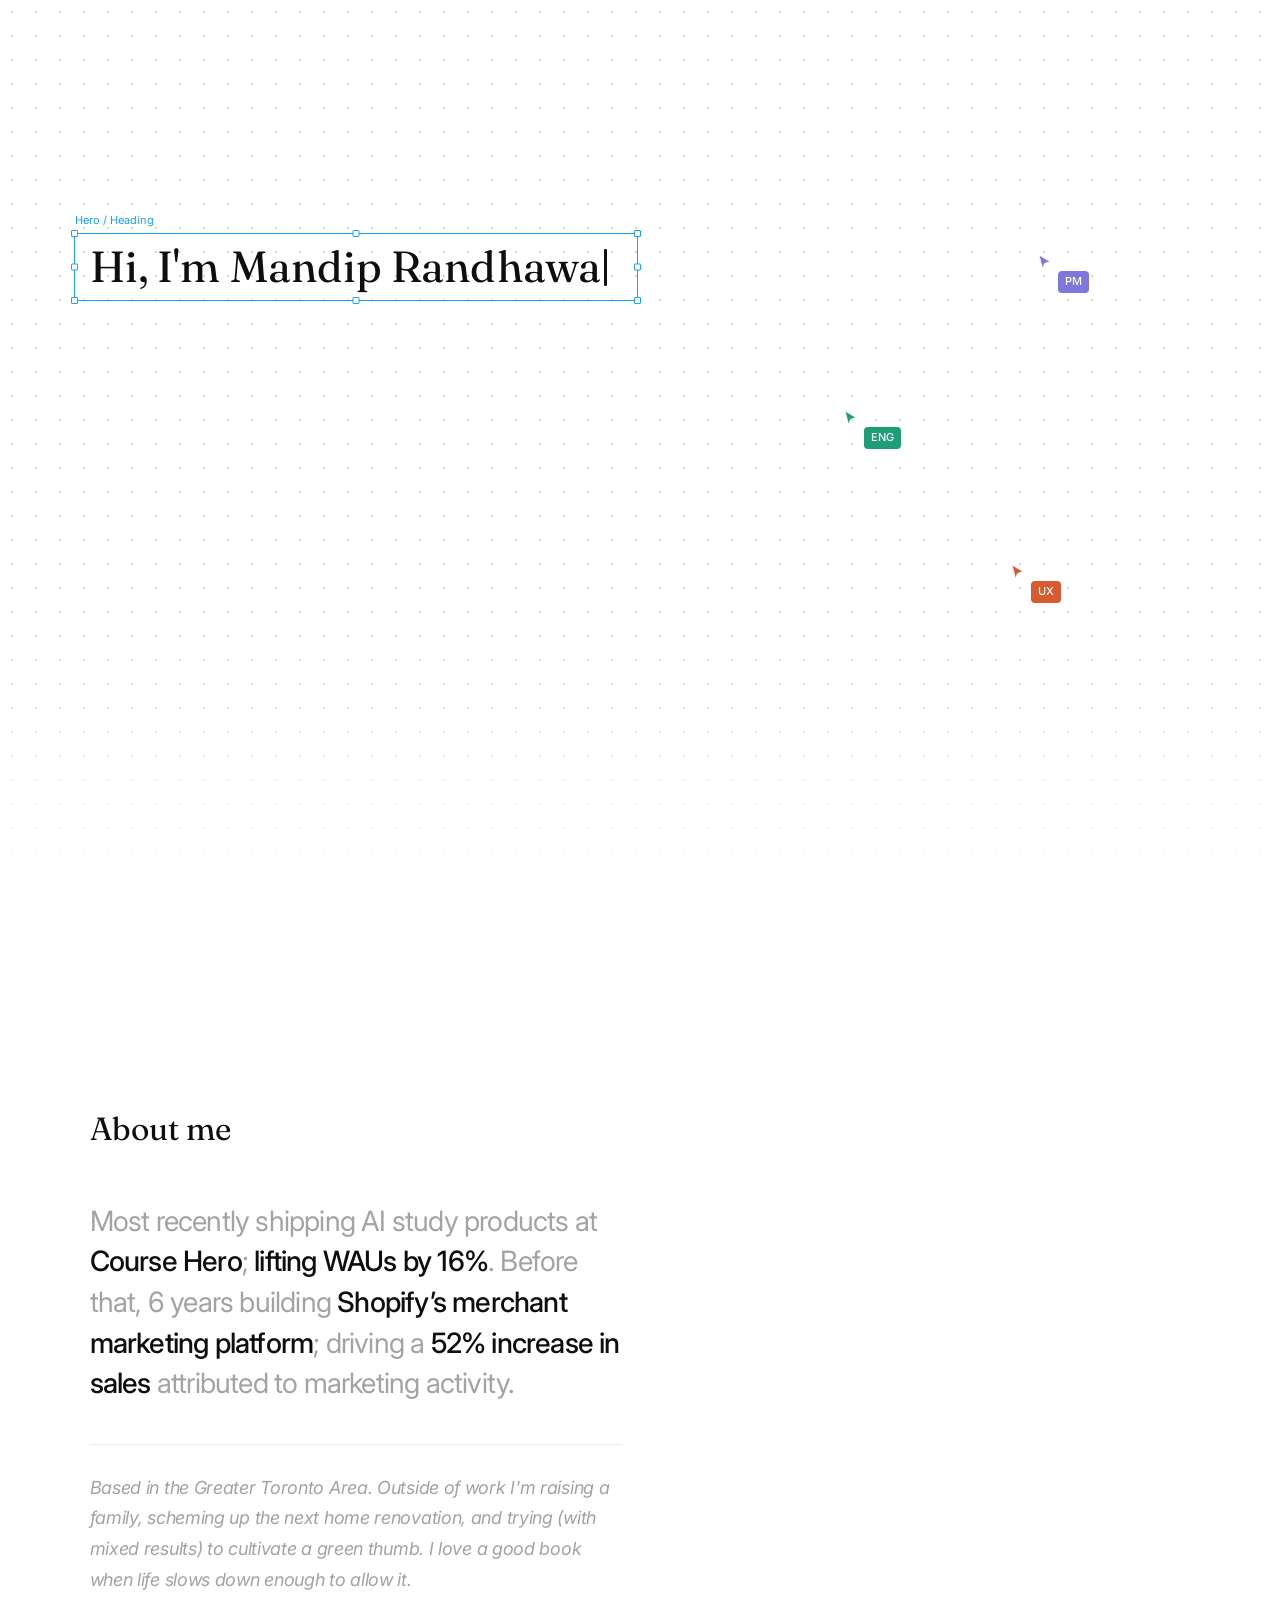
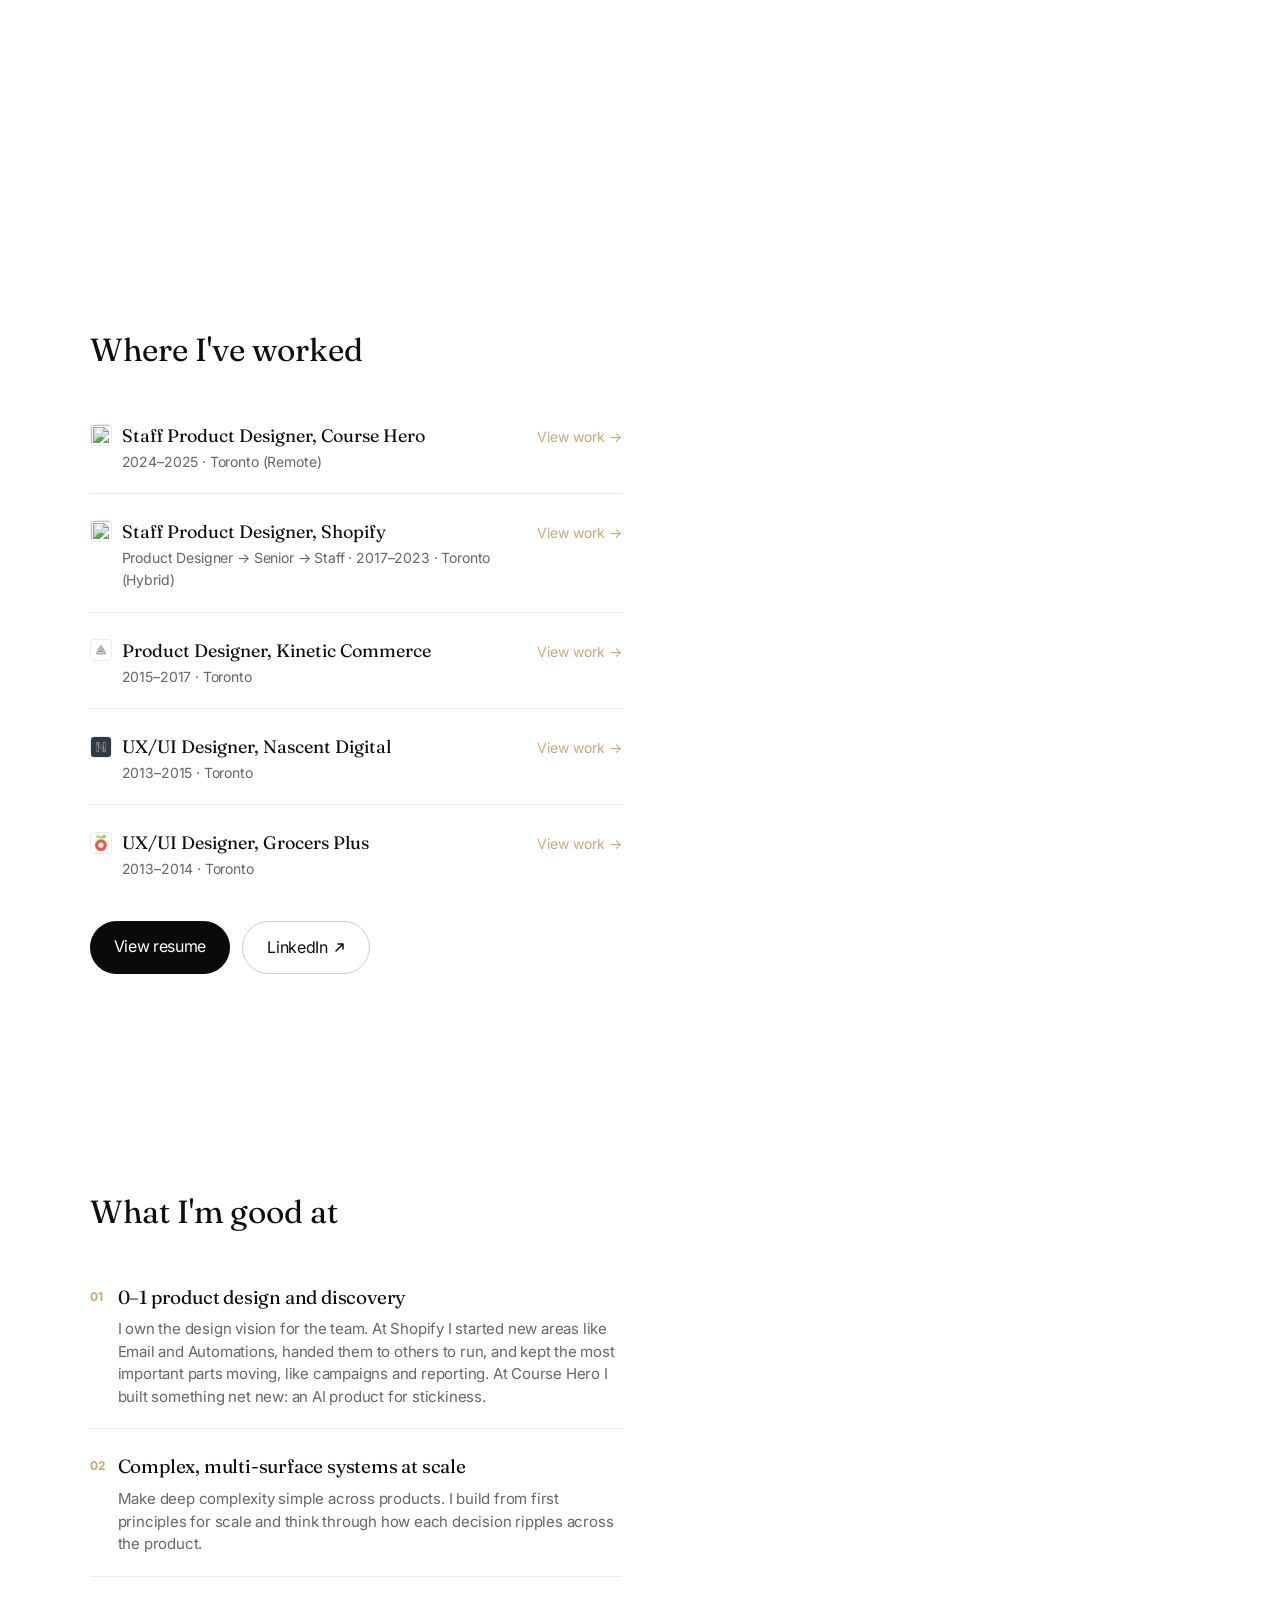
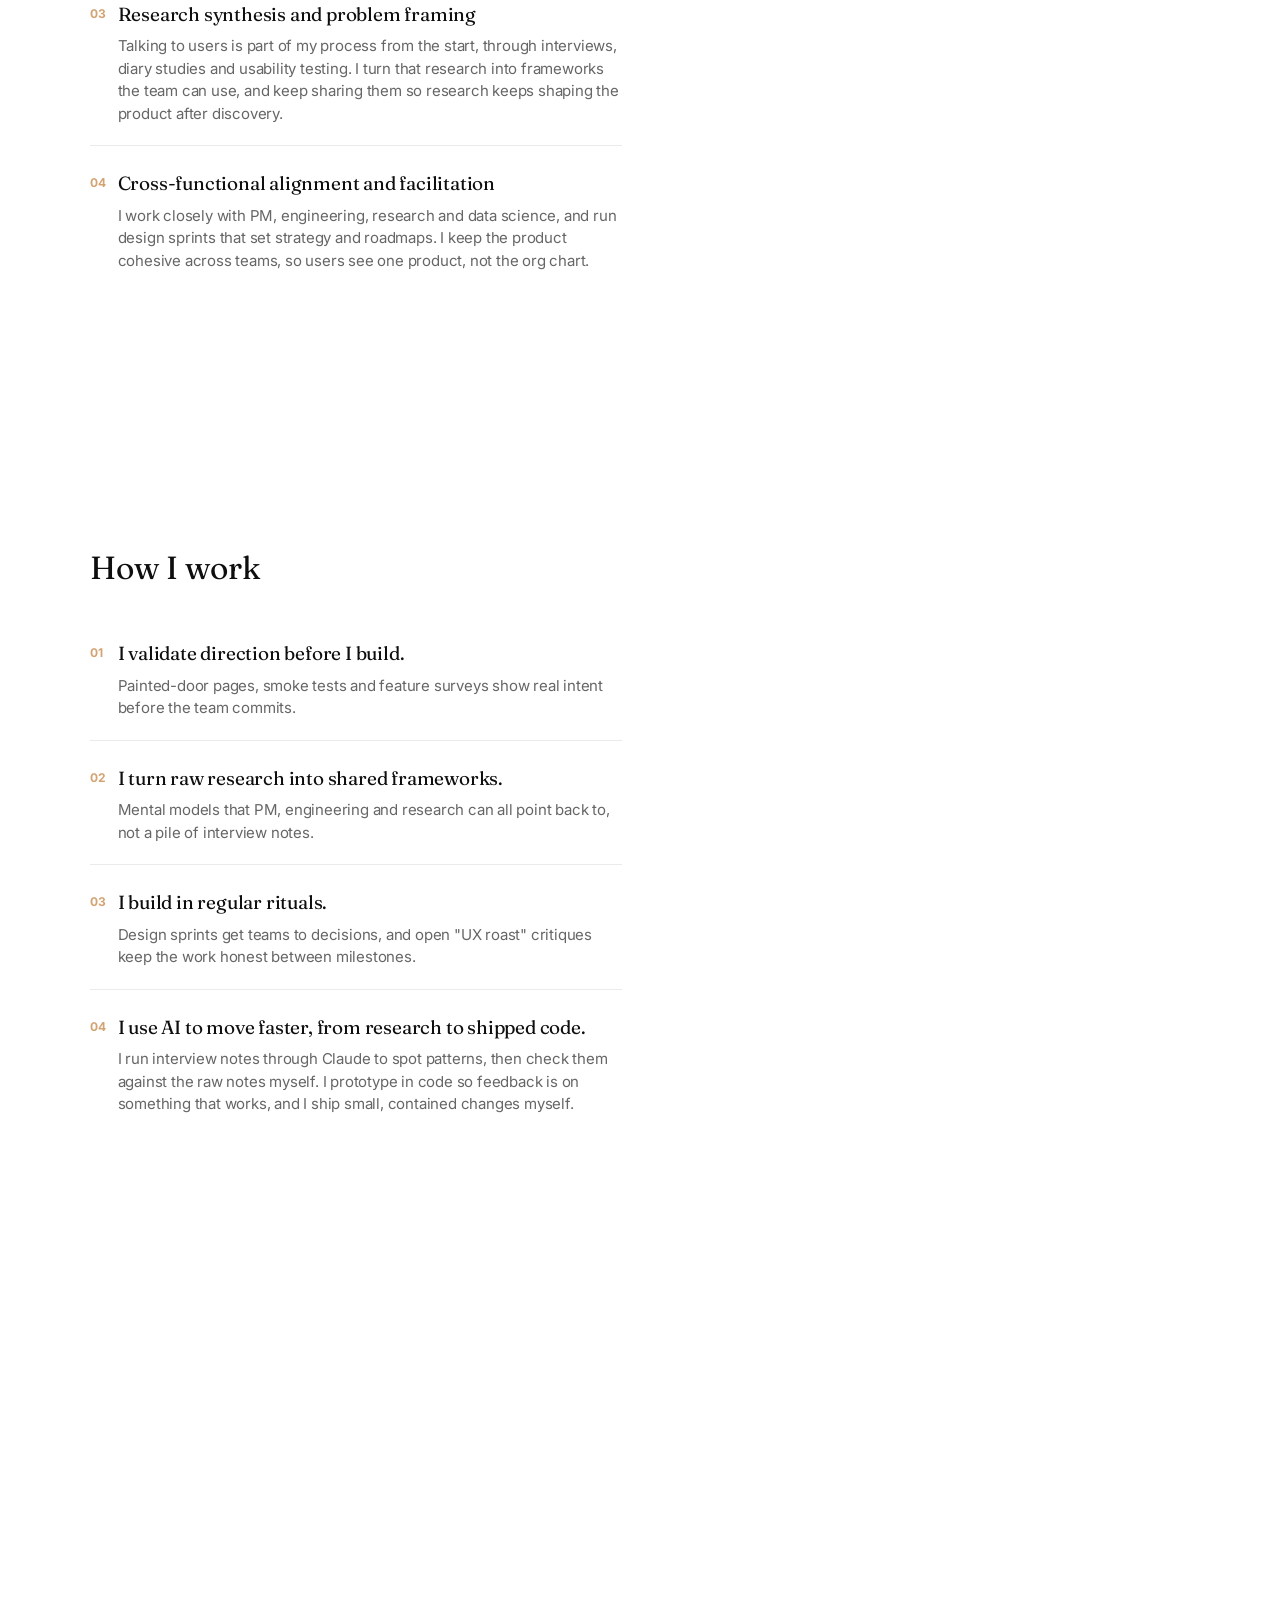
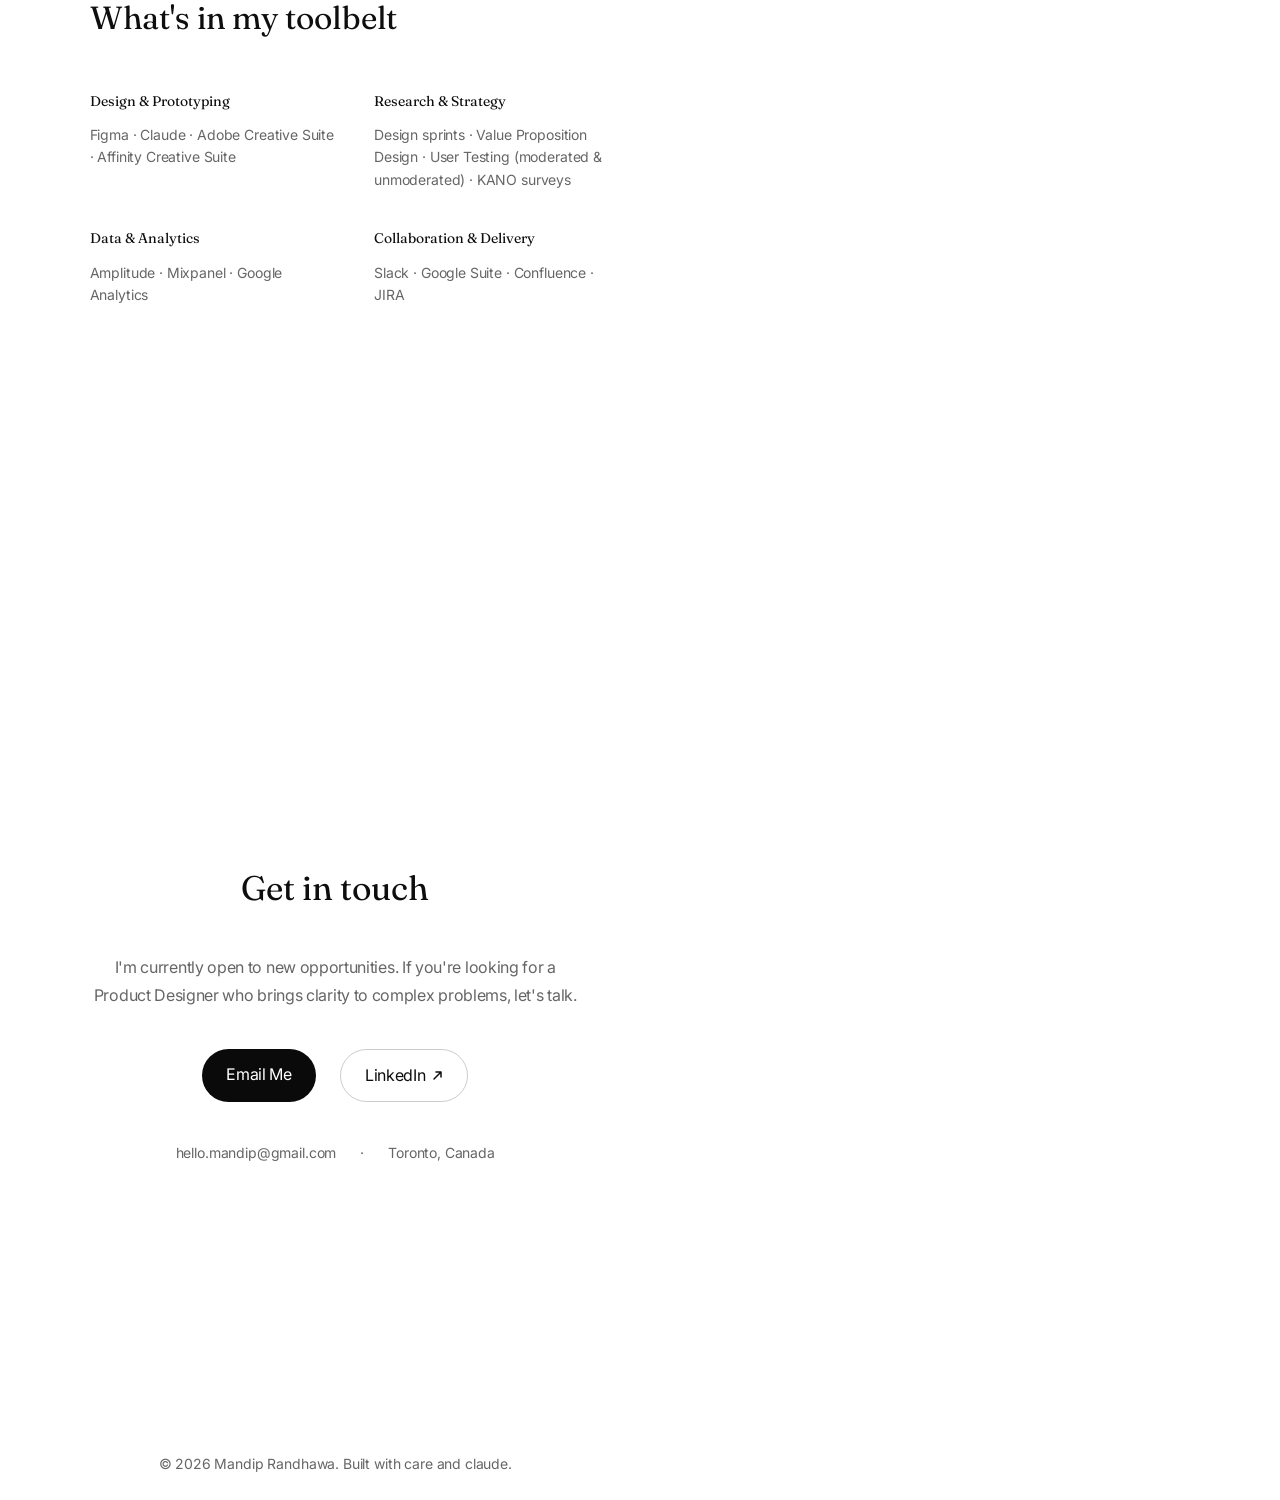
==== commit a1860620: "Tweaks to mobile" ====
--- a/index.html
+++ b/index.html
@@ -1146,7 +1146,7 @@
        stage sized for a phone and sitting directly under the hero. */
     @media (max-width: 1023.98px) {
       .work-panel {
-        --h: min(74vh, 540px);   /* card height */
+        --h: 514px;   /* fixed card height on phones: fits the tallest card (Shopify) */
         position: relative;
         height: calc(var(--h) + 80px);   /* cards sit near the top; room for the dots underneath */
         padding: 0;
@@ -1201,13 +1201,13 @@
       .proj-card-archive { padding-top: 18px; }
       .proj-card > :not(.proj-media) { margin-left: 18px; margin-right: 18px; }
       .proj-card > .proj-media { border-radius: 0; min-height: 0; }
-      .proj-card > .proj-media:not(.proj-media-blue) { flex: 1 1 0; height: auto; }
+      .proj-card > .proj-media:not(.proj-media-blue) { flex: none; height: 232px; }   /* same image height as the Course Hero card */
       /* Course Hero: the navy panel is edge to edge, and the loop floats inside it as before */
       .proj-card > .proj-media.proj-media-blue { flex: none; height: 232px; padding: 22px 24px; }
       .proj-card .card-title { font-size: 20px; line-height: 1.25; }
       .proj-card .card-description {
         display: -webkit-box;
-        -webkit-line-clamp: 3;
+        -webkit-line-clamp: 5;
         -webkit-box-orient: vertical;
         overflow: hidden;
         font-size: 14px;
@@ -1241,11 +1241,23 @@
     /* ── PHONE TYPE SCALE (≤640px) ─────────────────────
        Smaller type so the hero, cards and sections read well on a phone. */
     @media (max-width: 640px) {
-      .hero { padding: 32px 16px 40px; }   /* sits higher, so more of the carousel shows below */
-      .hero-heading { font-size: 28px; line-height: 1.2; }
+      .hero { padding: 44px 24px 24px; }   /* sits higher, so more of the carousel shows below */
+      .hero-heading { font-size: 26px; line-height: 1.2; }
       .hero-heading .pronunciation { font-size: 15px; }
-      .hero-sub { font-size: 16px; line-height: 1.5; }
+      .hero-sub { font-size: 15px; line-height: 1.5; }
       .hero-link { font-size: 15px; }
+      /* hero links: two columns, ruled like a table, so more of the carousel shows below */
+      .hero-actions { display: grid; grid-template-columns: max-content max-content; justify-content: space-between; gap: 0 12px; align-items: stretch; }
+      /* left: About me, Where I've worked, Get in touch · right: What I'm good at, How I work, What's in my toolbelt, Resume */
+      .hero-actions > .hero-link:nth-child(1) { grid-column: 1; grid-row: 1; }
+      .hero-actions > .hero-link:nth-child(2) { grid-column: 1; grid-row: 2; }
+      .hero-actions > .hero-link:nth-child(6) { grid-column: 1; grid-row: 3; }
+      .hero-actions > .hero-link:nth-child(3) { grid-column: 2; grid-row: 1; }
+      .hero-actions > .hero-link:nth-child(4) { grid-column: 2; grid-row: 2; }
+      .hero-actions > .hero-link:nth-child(5) { grid-column: 2; grid-row: 3; }
+      .hero-actions > .hero-link:nth-child(7) { grid-column: 1; grid-row: 4; }
+      .hero-link { display: flex; align-items: center; min-height: 44px; margin: -8px 0; padding: 0; border-bottom: none; font-size: 15px; line-height: 1.3; white-space: nowrap; }
+      .hero-link-ext { color: var(--grey); }
       .hero-container { gap: 16px; }
 
       .section-heading { font-size: 22px; }
@@ -1531,13 +1543,6 @@
             <h3 class="fraunces card-title">Study Boards: Designing a Home for Studying Across a Semester</h3>
             </div>
           <p class="card-description">Designed Study Tools and Study Boards, AI products that turned Course Hero from one-off answers into a semester-long study companion. Study Boards drove a 16% increase in weekly active users.</p>
-          <div class="tags">
-            <span class="tag">0-1</span>
-            <span class="tag">AI</span>
-            <span class="tag">EdTech</span>
-            <span class="tag">Strategy</span>
-            <span class="tag">Research</span>
-          </div>
           <span class="card-link">View work →</span>
         </a>
 
@@ -1549,12 +1554,6 @@
             <h3 class="fraunces card-title">Building Shopify's Merchant Marketing Platform</h3>
             </div>
           <p class="card-description">Took Shopify's Marketing Tab from early ad integrations to a full merchant growth platform, then rebuilt its analytics from the ground up, driving a 52% increase in sales attributed to marketing activity.</p>
-          <div class="tags">
-            <span class="tag">0-1</span>
-            <span class="tag">Systems</span>
-            <span class="tag">Growth</span>
-            <span class="tag">Commerce</span>
-          </div>
           <span class="card-link">View work →</span>
         </a>
 
@@ -1953,8 +1952,8 @@
       var AO  = [0, 1, 2, 2.5];
       var TYk = [0, 0.725, 0.705, 0.7];
       var TYp = [0, 30, 78, 120];
-      var XK  = [0, 0.8, 0.8, 0.8];      // sideways: neighbours sit just behind the front card
-      var XP  = [0, 26, 48, 64];
+      var XK  = [0, 0.7, 0.7, 0.7];      // sideways: neighbours sit just behind the front card (closer = next card shows sooner)
+      var XP  = [0, 16, 32, 44];
       var RX  = [0, -60, -62, -62];
       var SC  = [1, 0.9, 0.82, 0.75];
       var OP  = [1, 0.9, 0.7, 0];
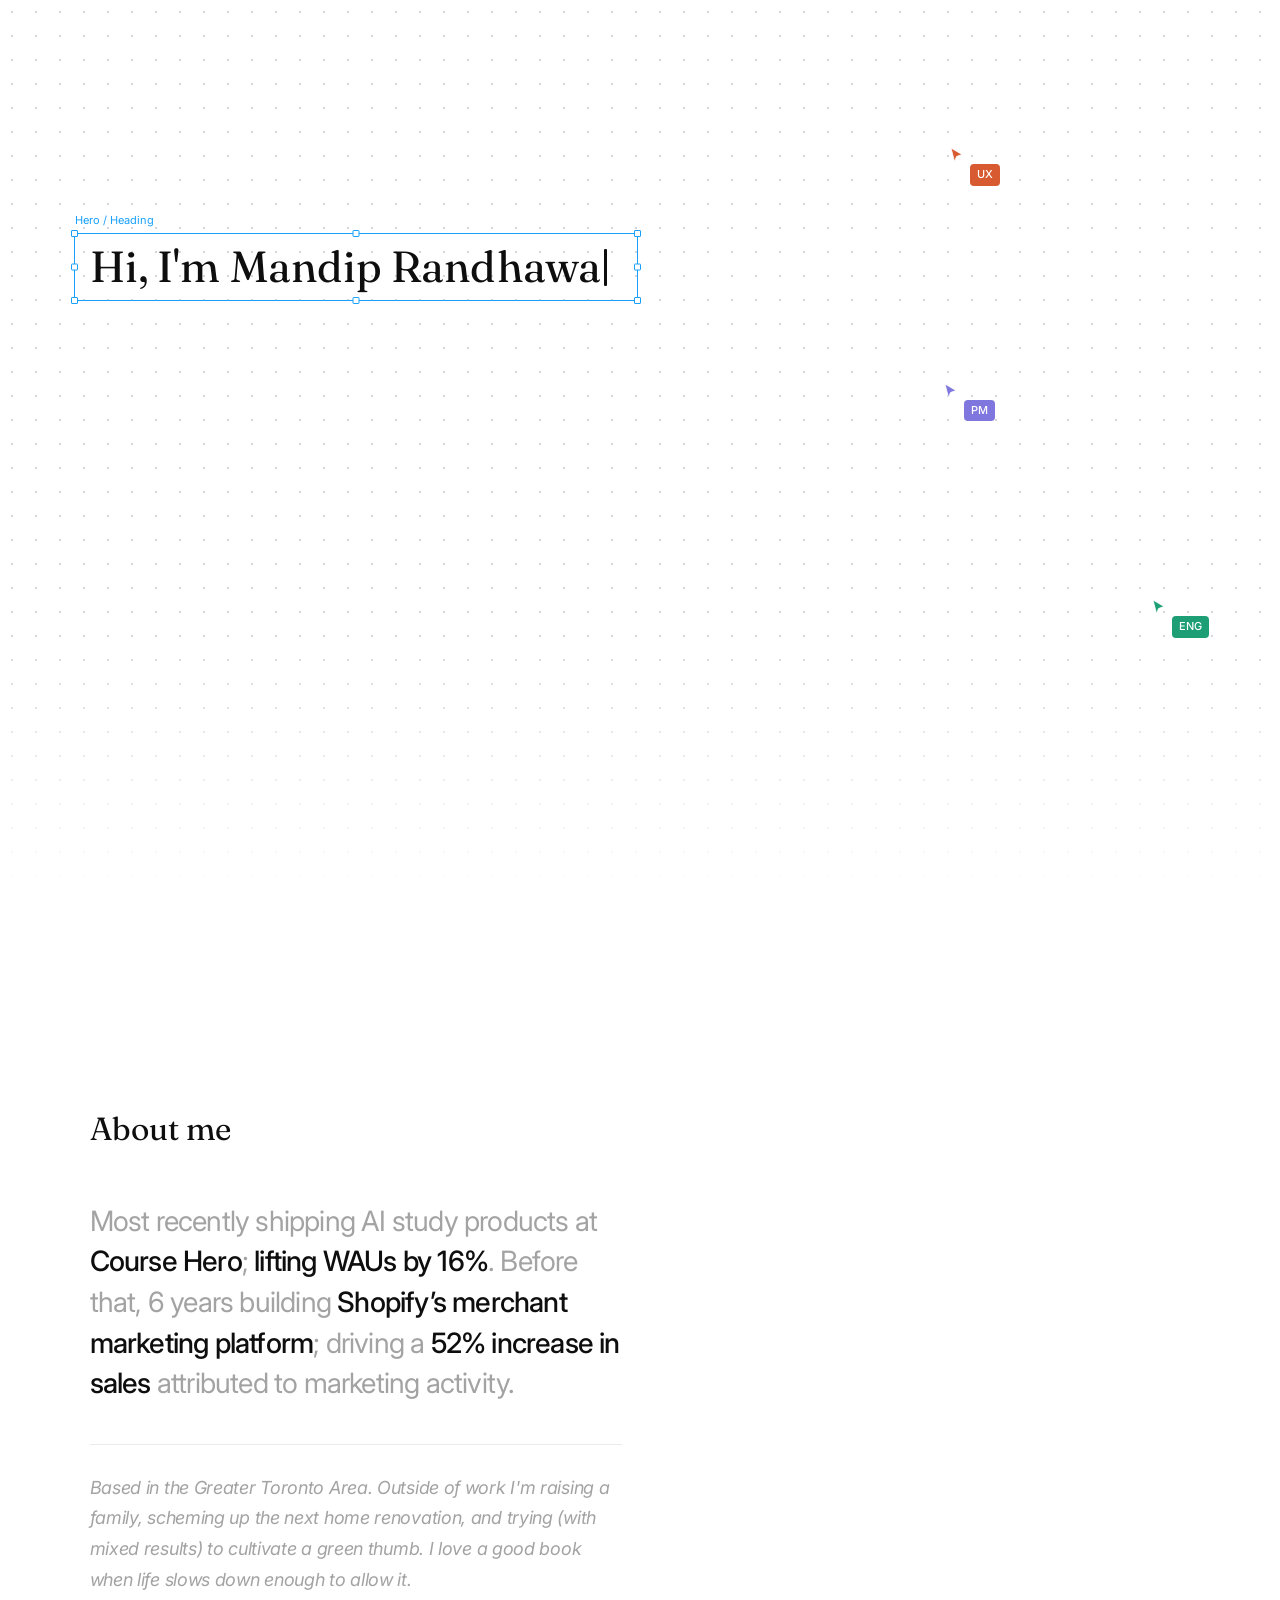
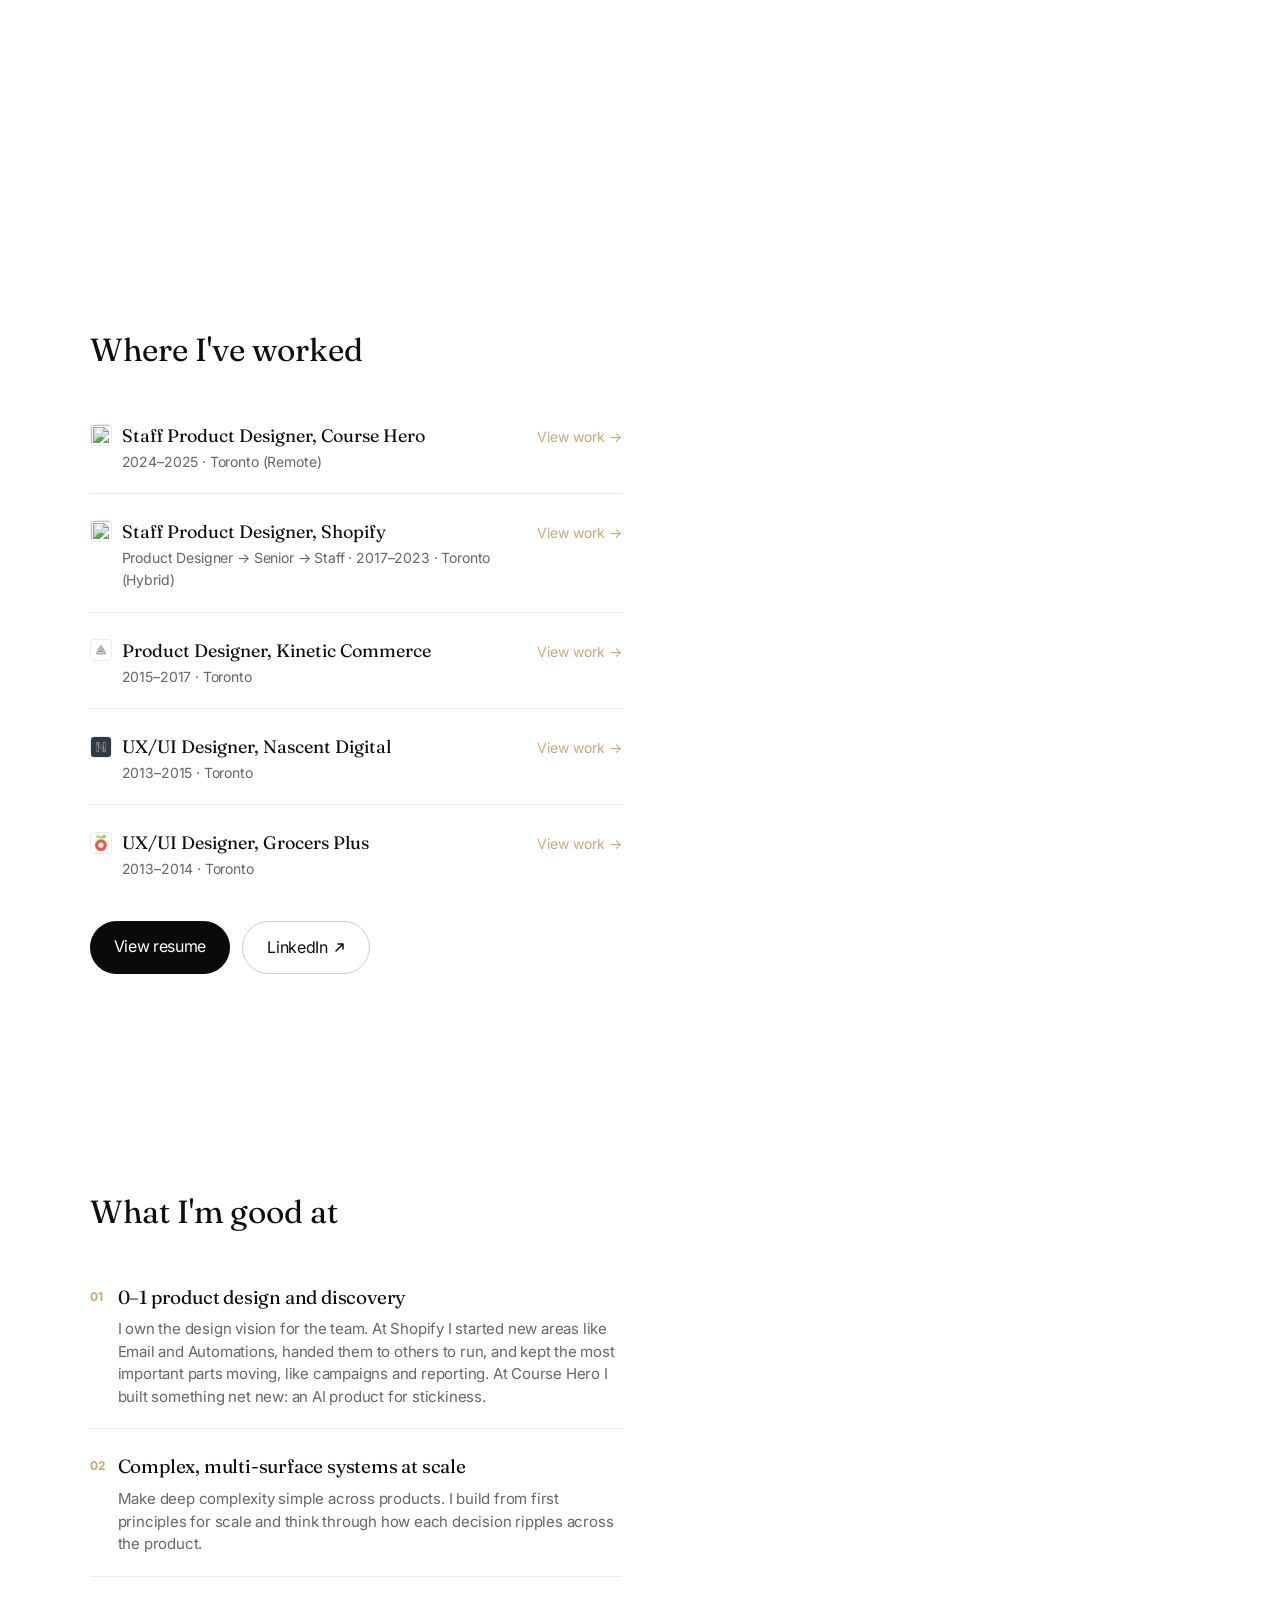
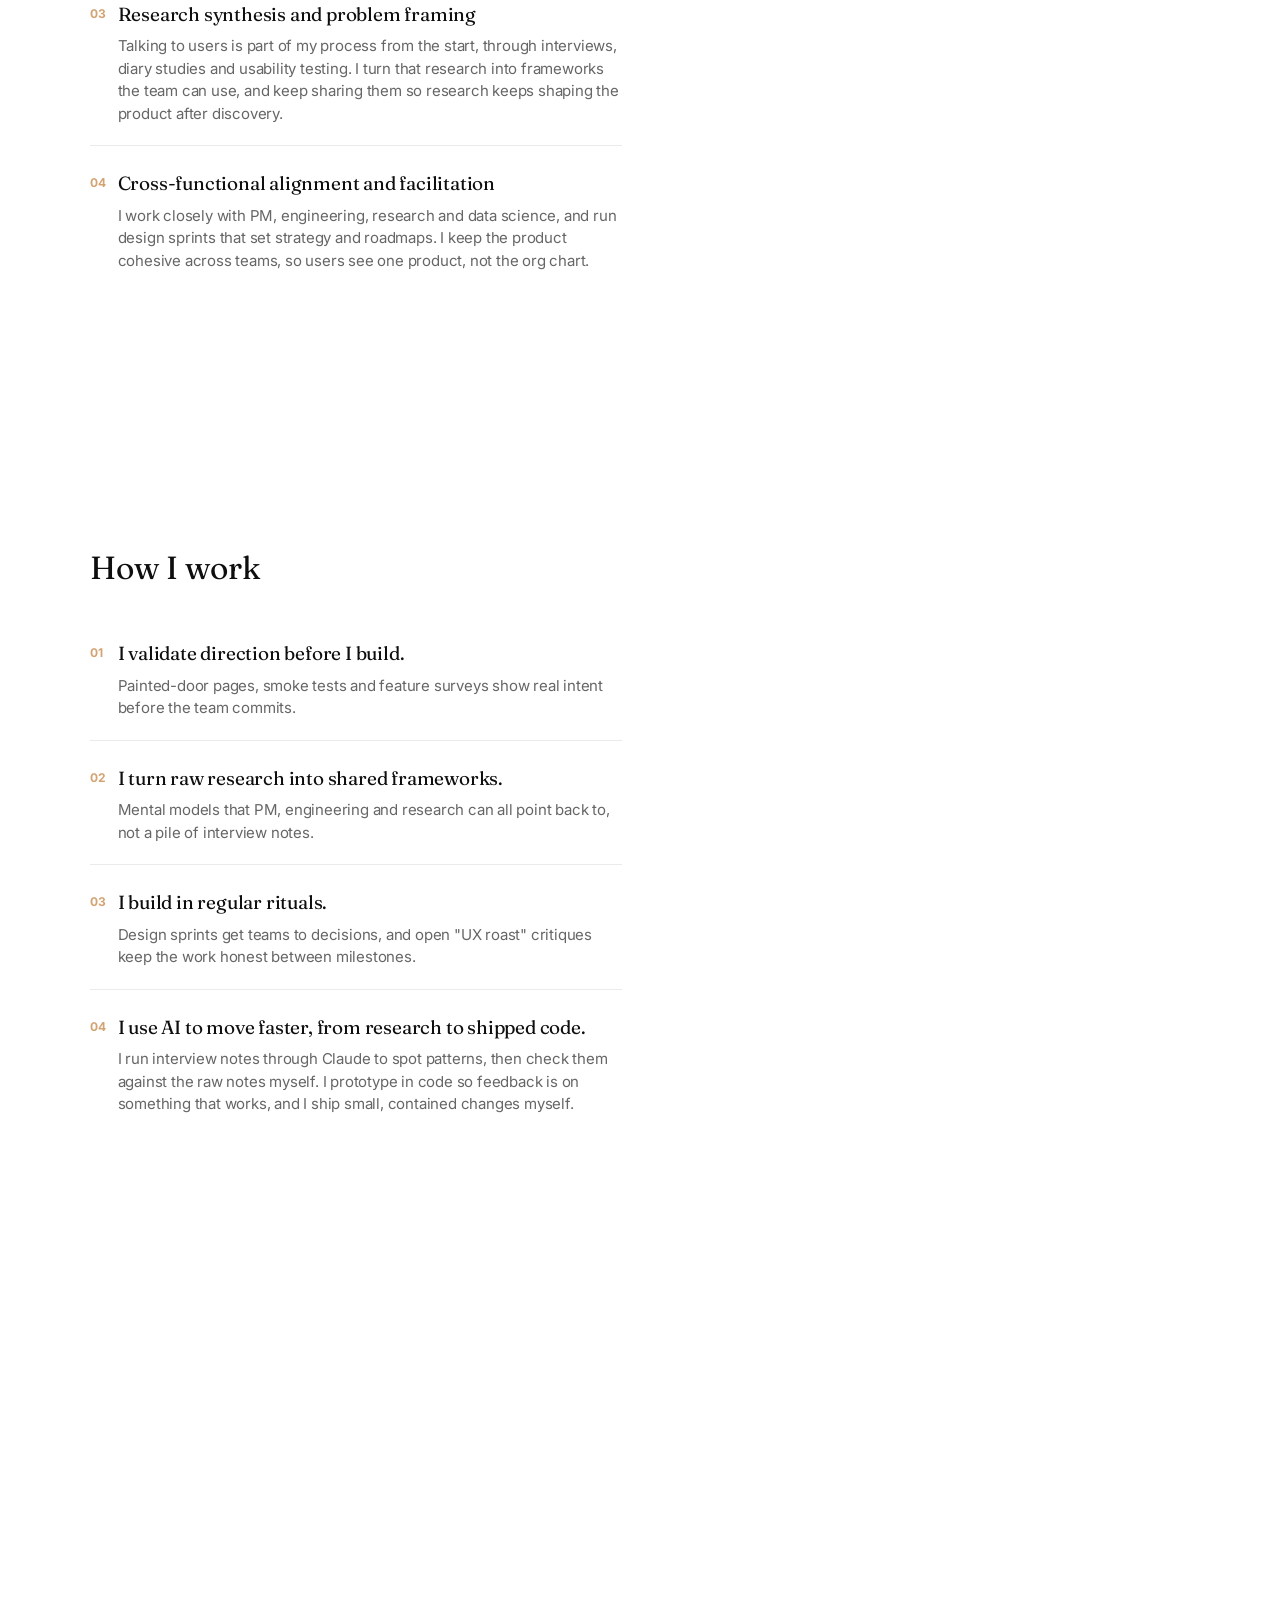
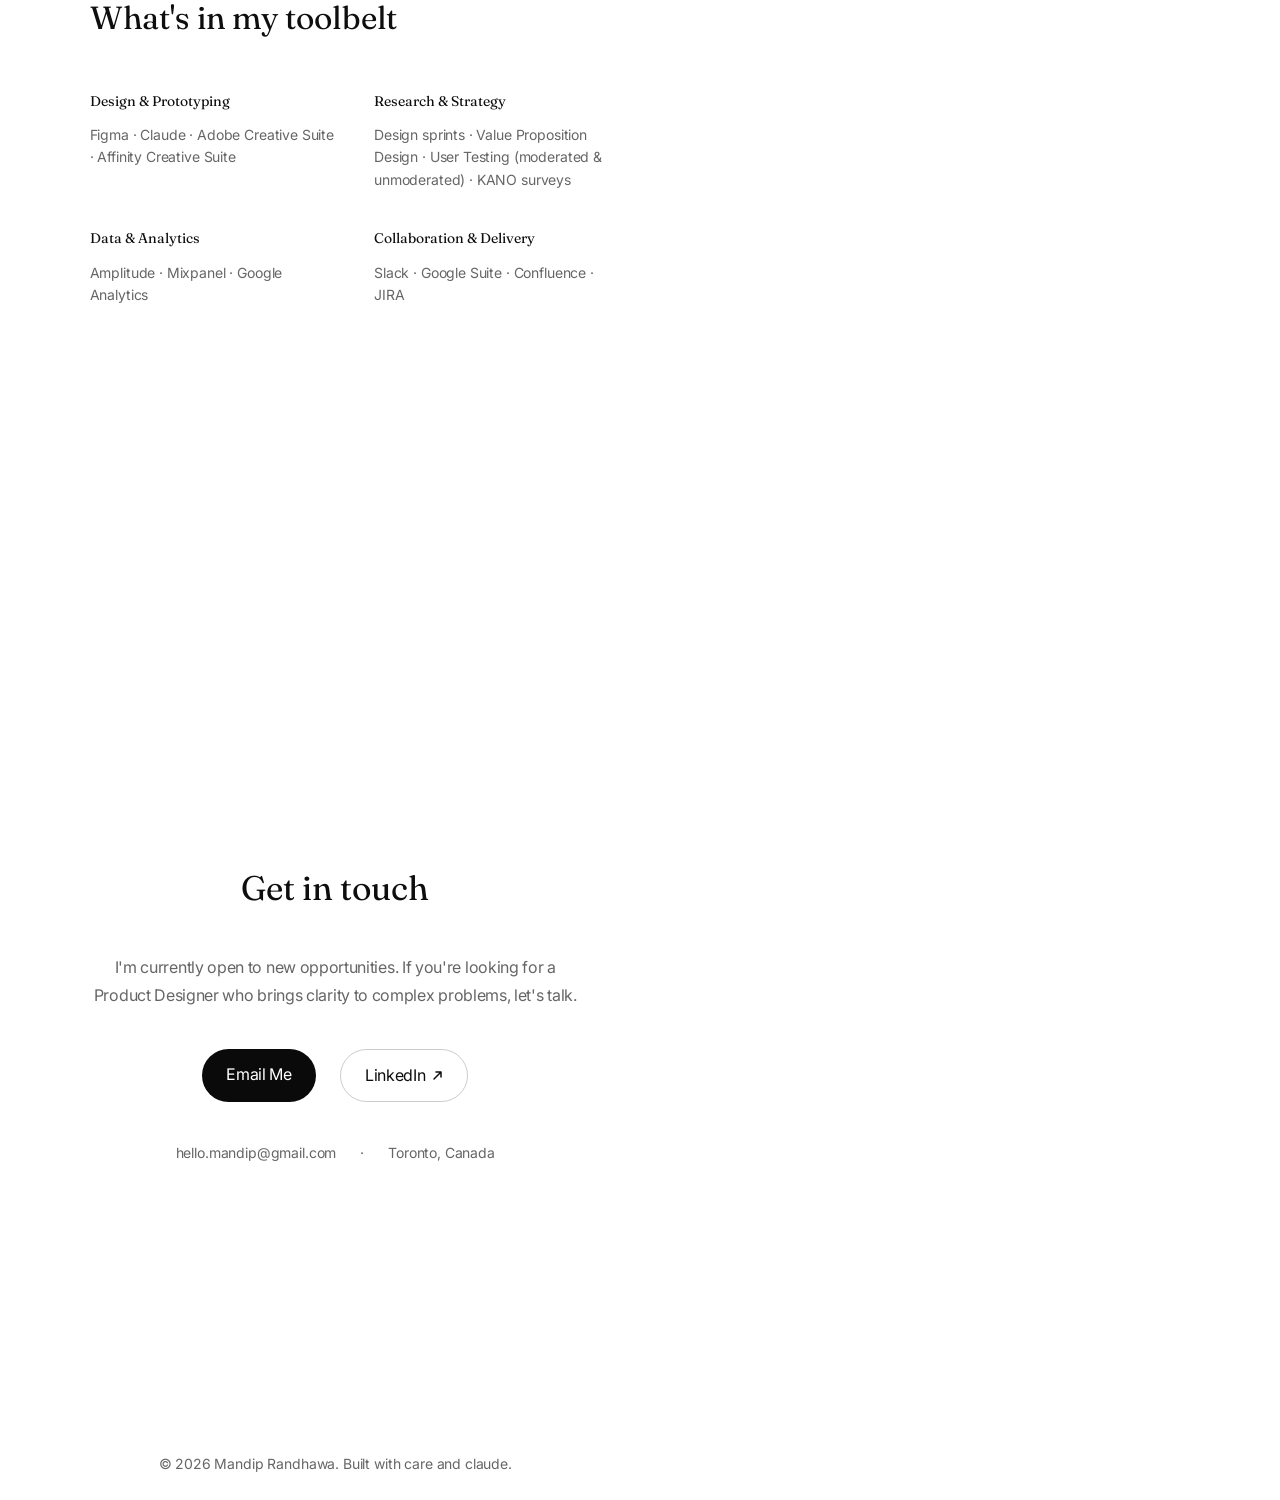
==== commit 136ad329: "Show full card description on desktop" ====
--- a/index.html
+++ b/index.html
@@ -1059,12 +1059,7 @@
       .proj-card > * { opacity: var(--c); will-change: opacity; }
 
       .proj-media { flex: 1 1 0; height: auto; min-height: 120px; }
-      .proj-card .card-description {
-        display: -webkit-box;
-        -webkit-line-clamp: 3;
-        -webkit-box-orient: vertical;
-        overflow: hidden;
-      }
+      .proj-card .card-description { display: block; overflow: visible; }   /* full description on desktop */
 
       /* Dots + hint */
       .carousel-dots {
@@ -1124,10 +1119,6 @@
     /* Shorter laptop viewports: tighten the cards so the image keeps room */
     @media (min-width: 1024px) and (max-height: 820px) {
       .proj-card { padding: 18px; gap: 12px; }
-      .proj-card .card-description { -webkit-line-clamp: 3; }
-    }
-    @media (min-width: 1024px) and (max-height: 680px) {
-      .proj-card .card-description { display: none; }
     }
 
     /* Desktop cards: the image runs edge to edge, as on phones and tablets.
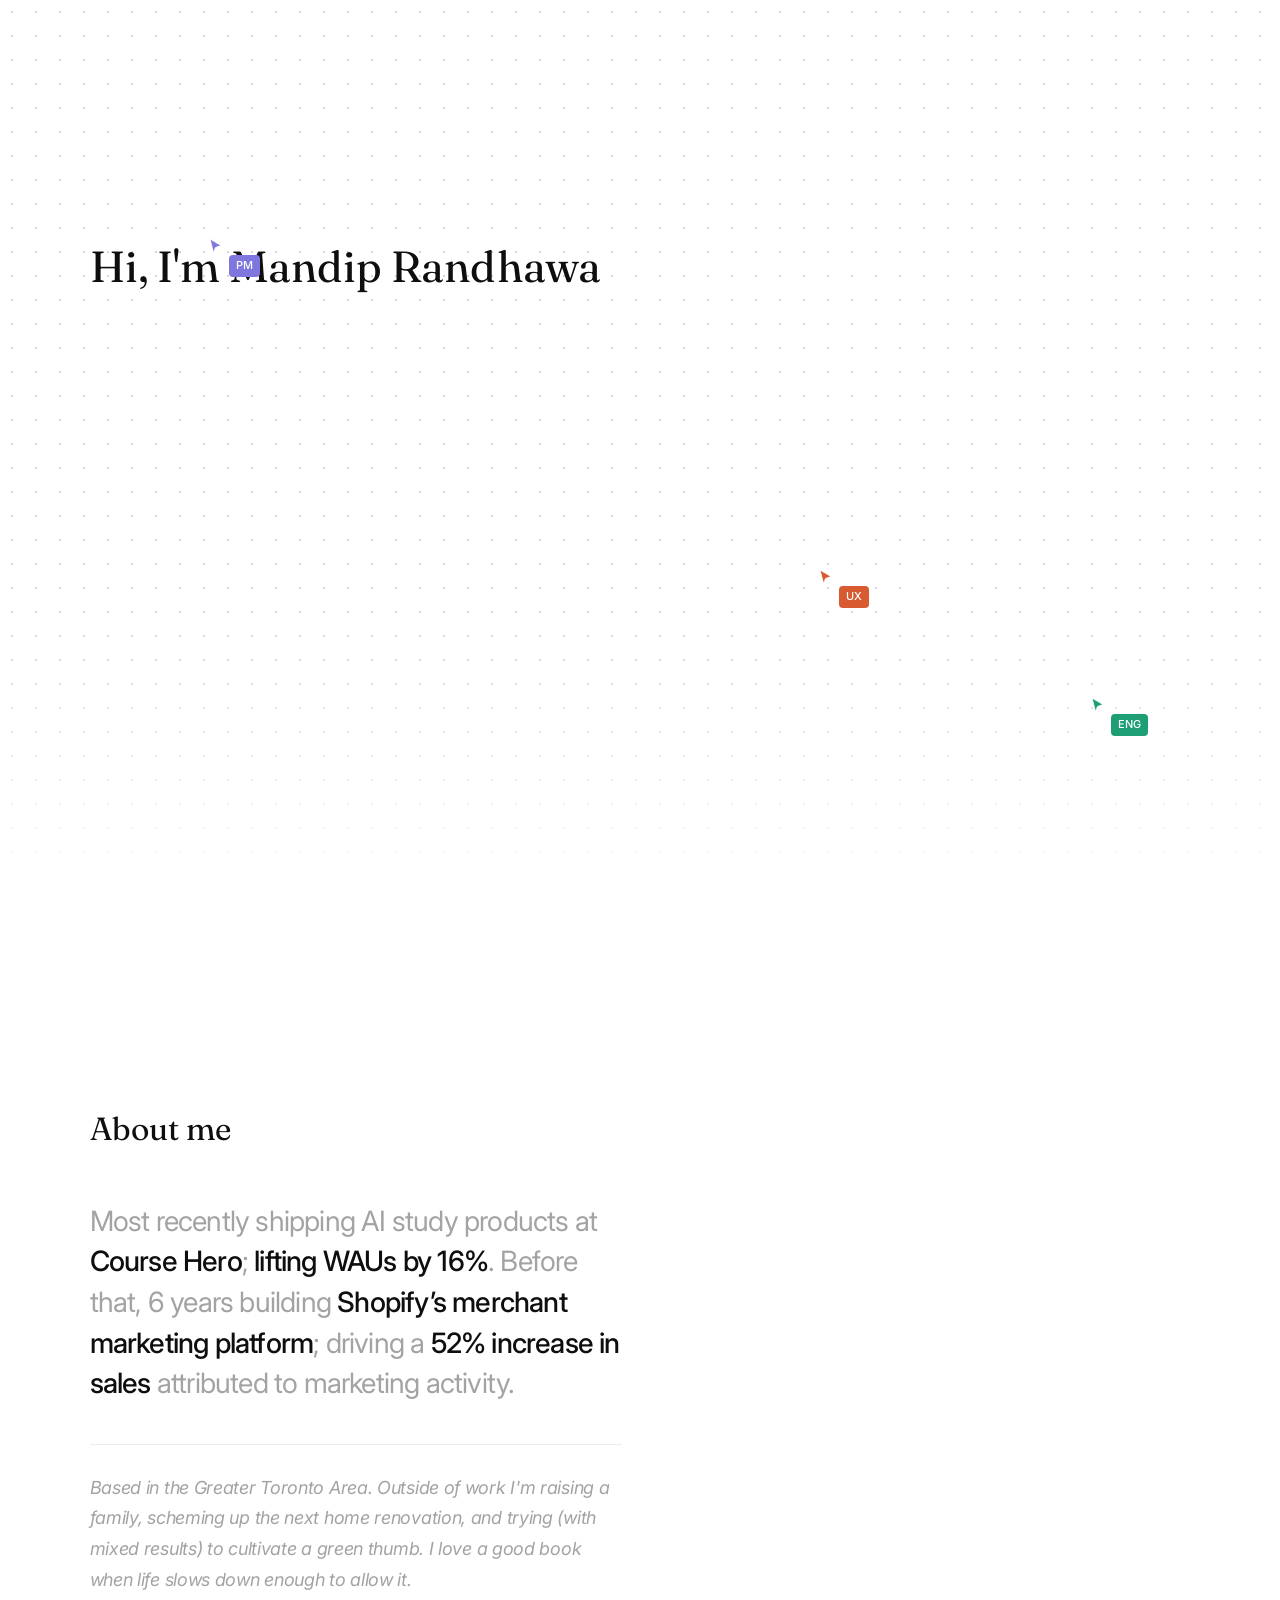
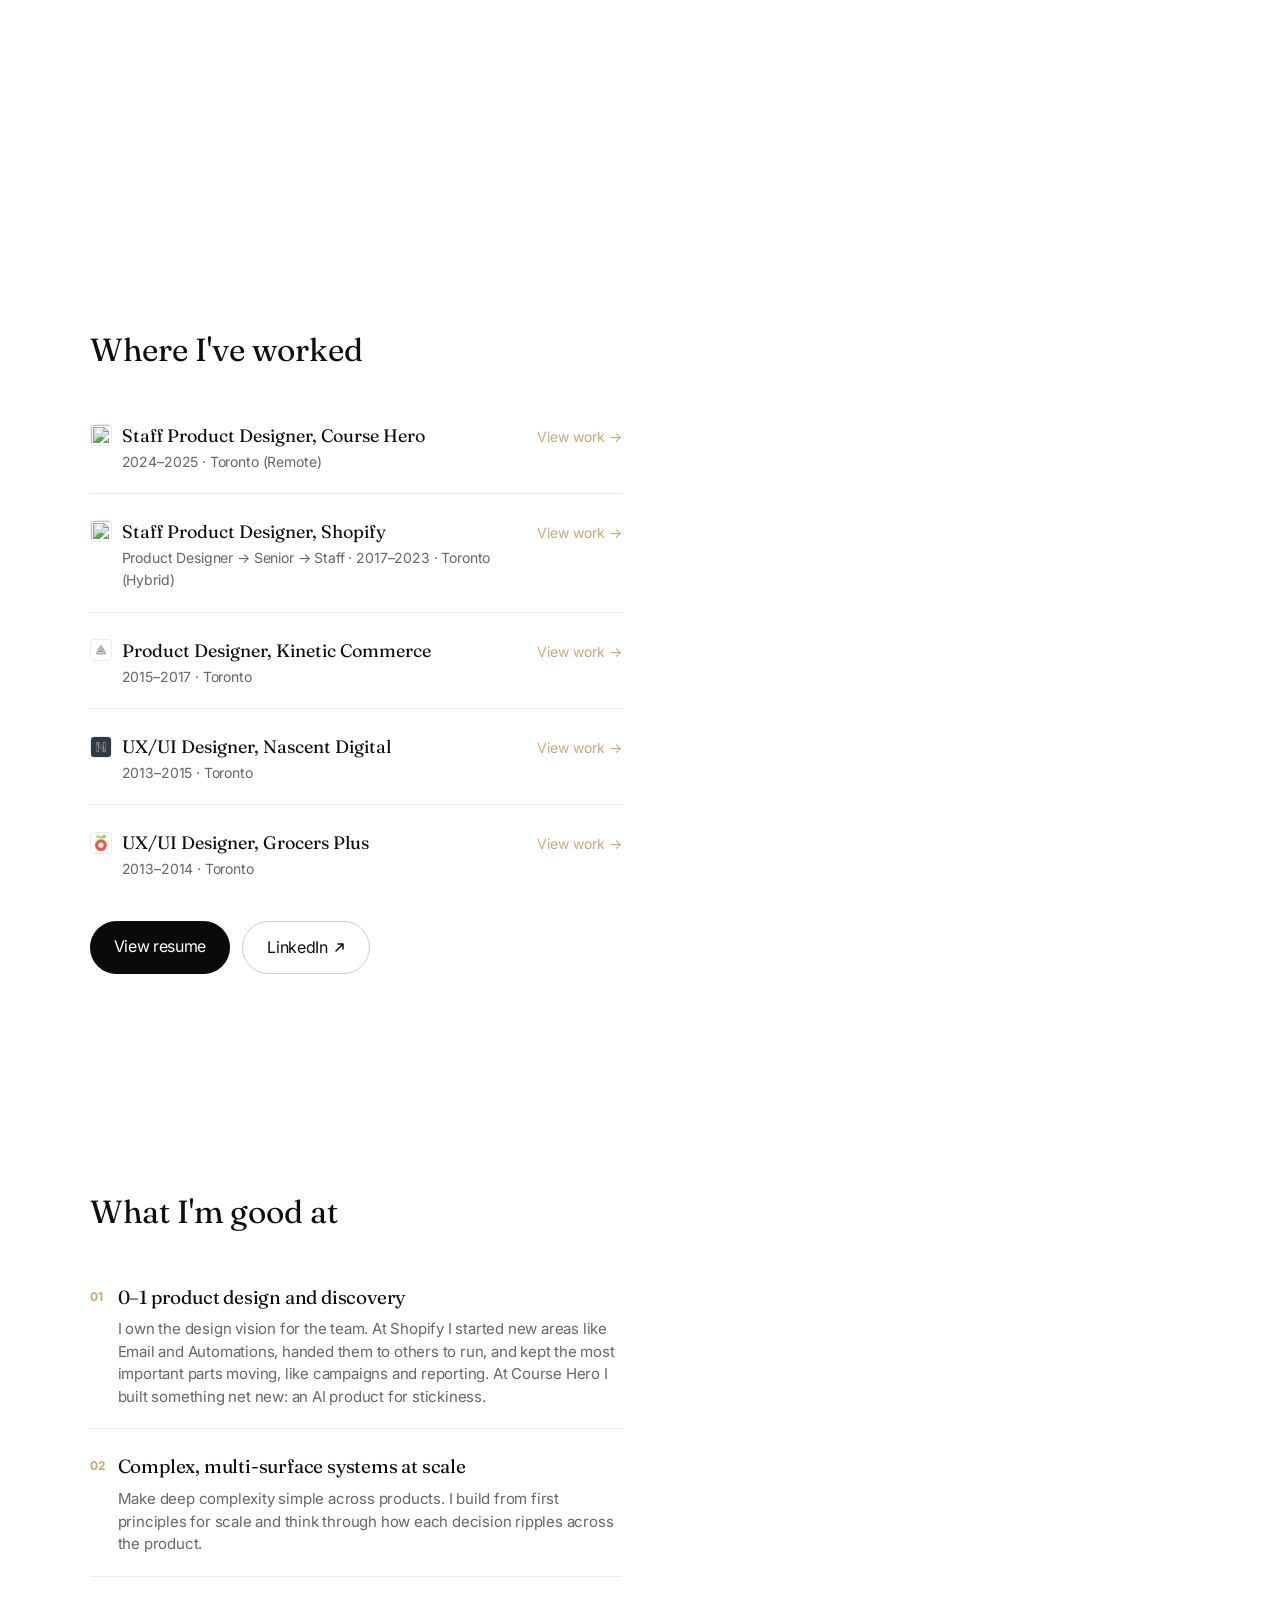
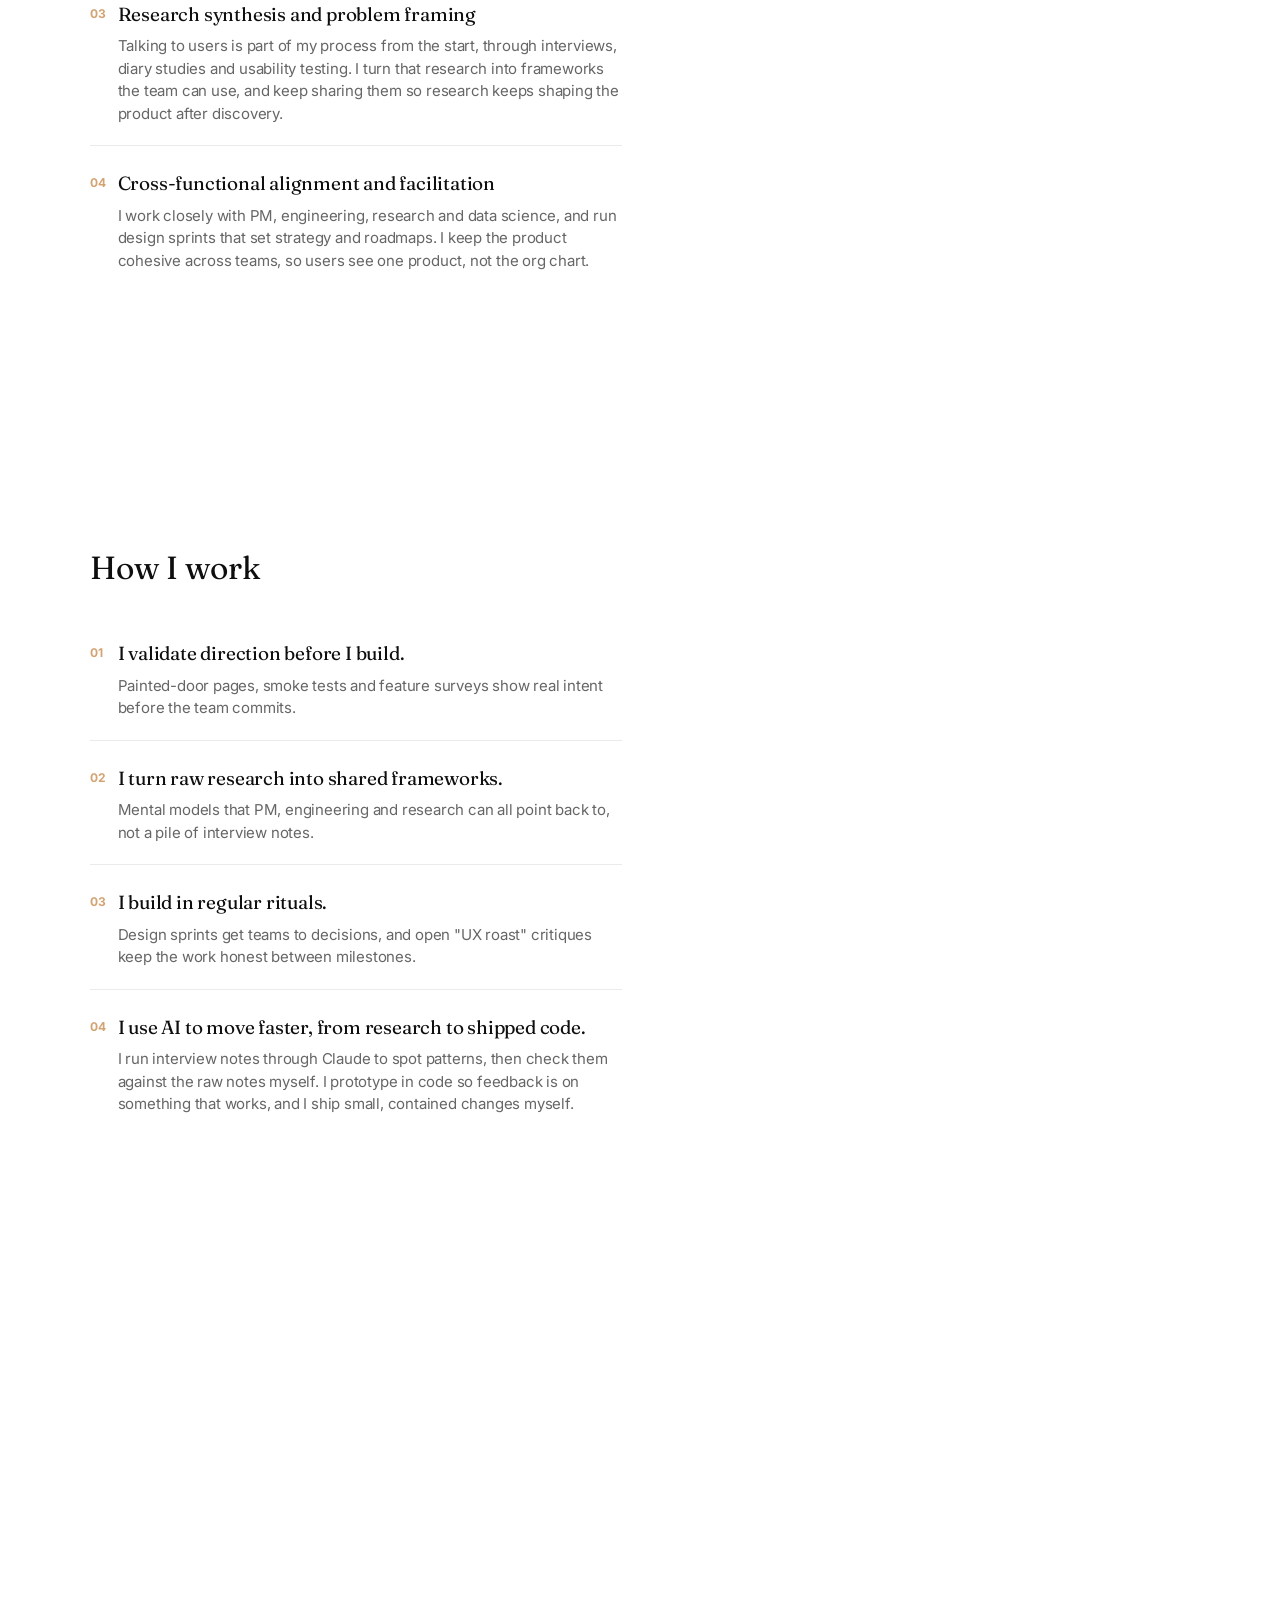
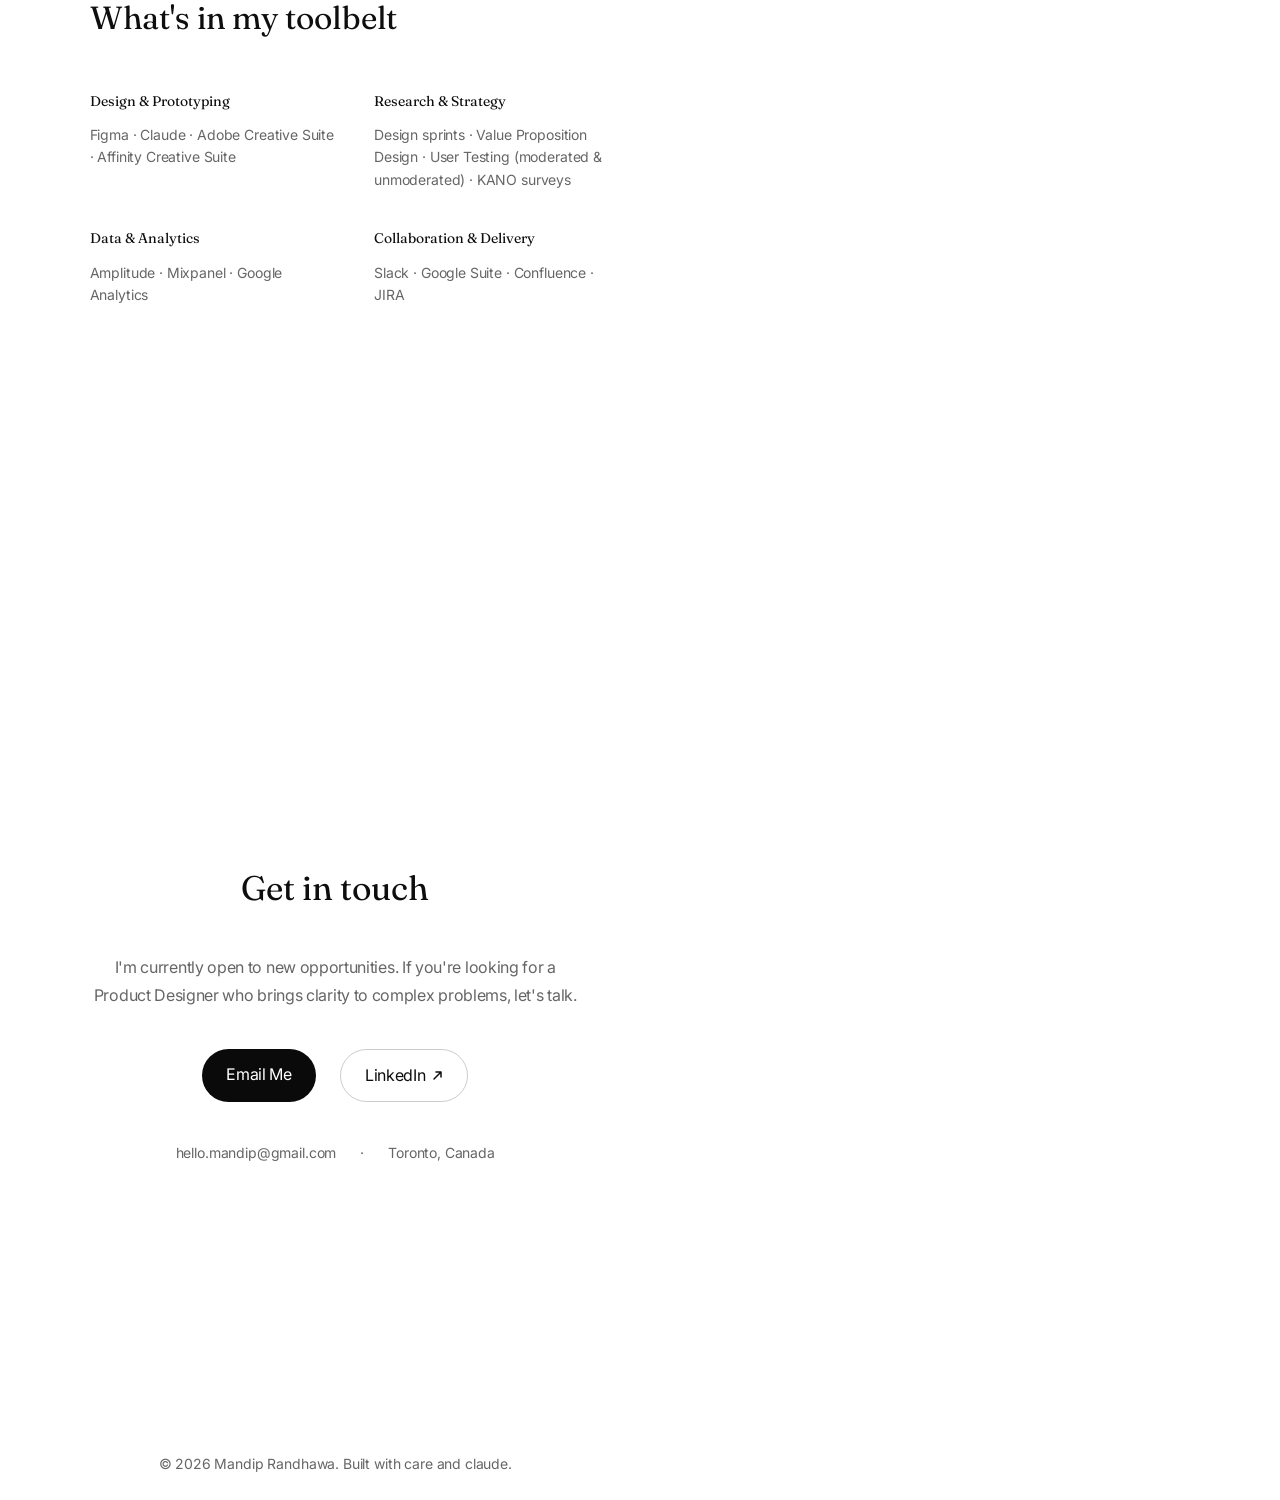
==== commit e9f7cf76: "Mobile dot grid fix" ====
--- a/index.html
+++ b/index.html
@@ -1226,6 +1226,21 @@
       .carousel-dot { width: 18px; height: 18px; padding: 0; border: 0; background: none; cursor: pointer; display: flex; align-items: center; justify-content: center; }
       .carousel-dot::before { content: ''; width: 6px; height: 6px; border-radius: 3px; background: rgba(0,0,0,0.25); transition: width 0.3s ease, background 0.3s ease; }
       .carousel-dot[aria-current="true"]::before { width: 18px; background: var(--black); }
+
+      /* Phones: the dot grid carries on down behind the cards (no fade at the hero's edge),
+         fading out only at the bottom of the carousel */
+      .hero::before { -webkit-mask-image: none; mask-image: none; }
+      .work-panel::before {
+        content: '';
+        position: absolute;
+        inset: 0;
+        z-index: 0;
+        pointer-events: none;
+        background-image: radial-gradient(circle at center, var(--dot) 0, var(--dot) 1px, transparent 1px);
+        background-size: var(--dot-size) var(--dot-size);
+        -webkit-mask-image: linear-gradient(to bottom, #000 0, #000 80%, transparent 100%);
+        mask-image: linear-gradient(to bottom, #000 0, #000 80%, transparent 100%);
+      }
       .panel-hint { display: none; }
     }
 
@@ -1711,12 +1726,16 @@
       }
 
       // The case-study cards stay hidden until the left side has rendered in
+      // The panel's dot grid stays visible from the start; only the cards (the stage) fade in
       var workPanel = document.getElementById('work');
-      if (workPanel) { workPanel.style.opacity = '0'; workPanel.style.transition = 'opacity 0.9s ease'; }
+      var cardStage = document.getElementById('carousel-stage');
+      var phoneLayout = window.matchMedia('(max-width: 1023.98px)').matches;
+      var fadeEl = phoneLayout ? cardStage : workPanel;   // desktop keeps the whole panel fading in
+      if (fadeEl) { fadeEl.style.opacity = '0'; fadeEl.style.transition = 'opacity 0.9s ease'; }
       function revealPanel() {
-        if (workPanel) {
-          workPanel.style.opacity = '1';
-          scheduleT(function() { workPanel.style.opacity = ''; workPanel.style.transition = ''; }, 1000);
+        if (fadeEl) {
+          fadeEl.style.opacity = '1';
+          scheduleT(function() { fadeEl.style.opacity = ''; fadeEl.style.transition = ''; }, 1000);
         }
       }
 
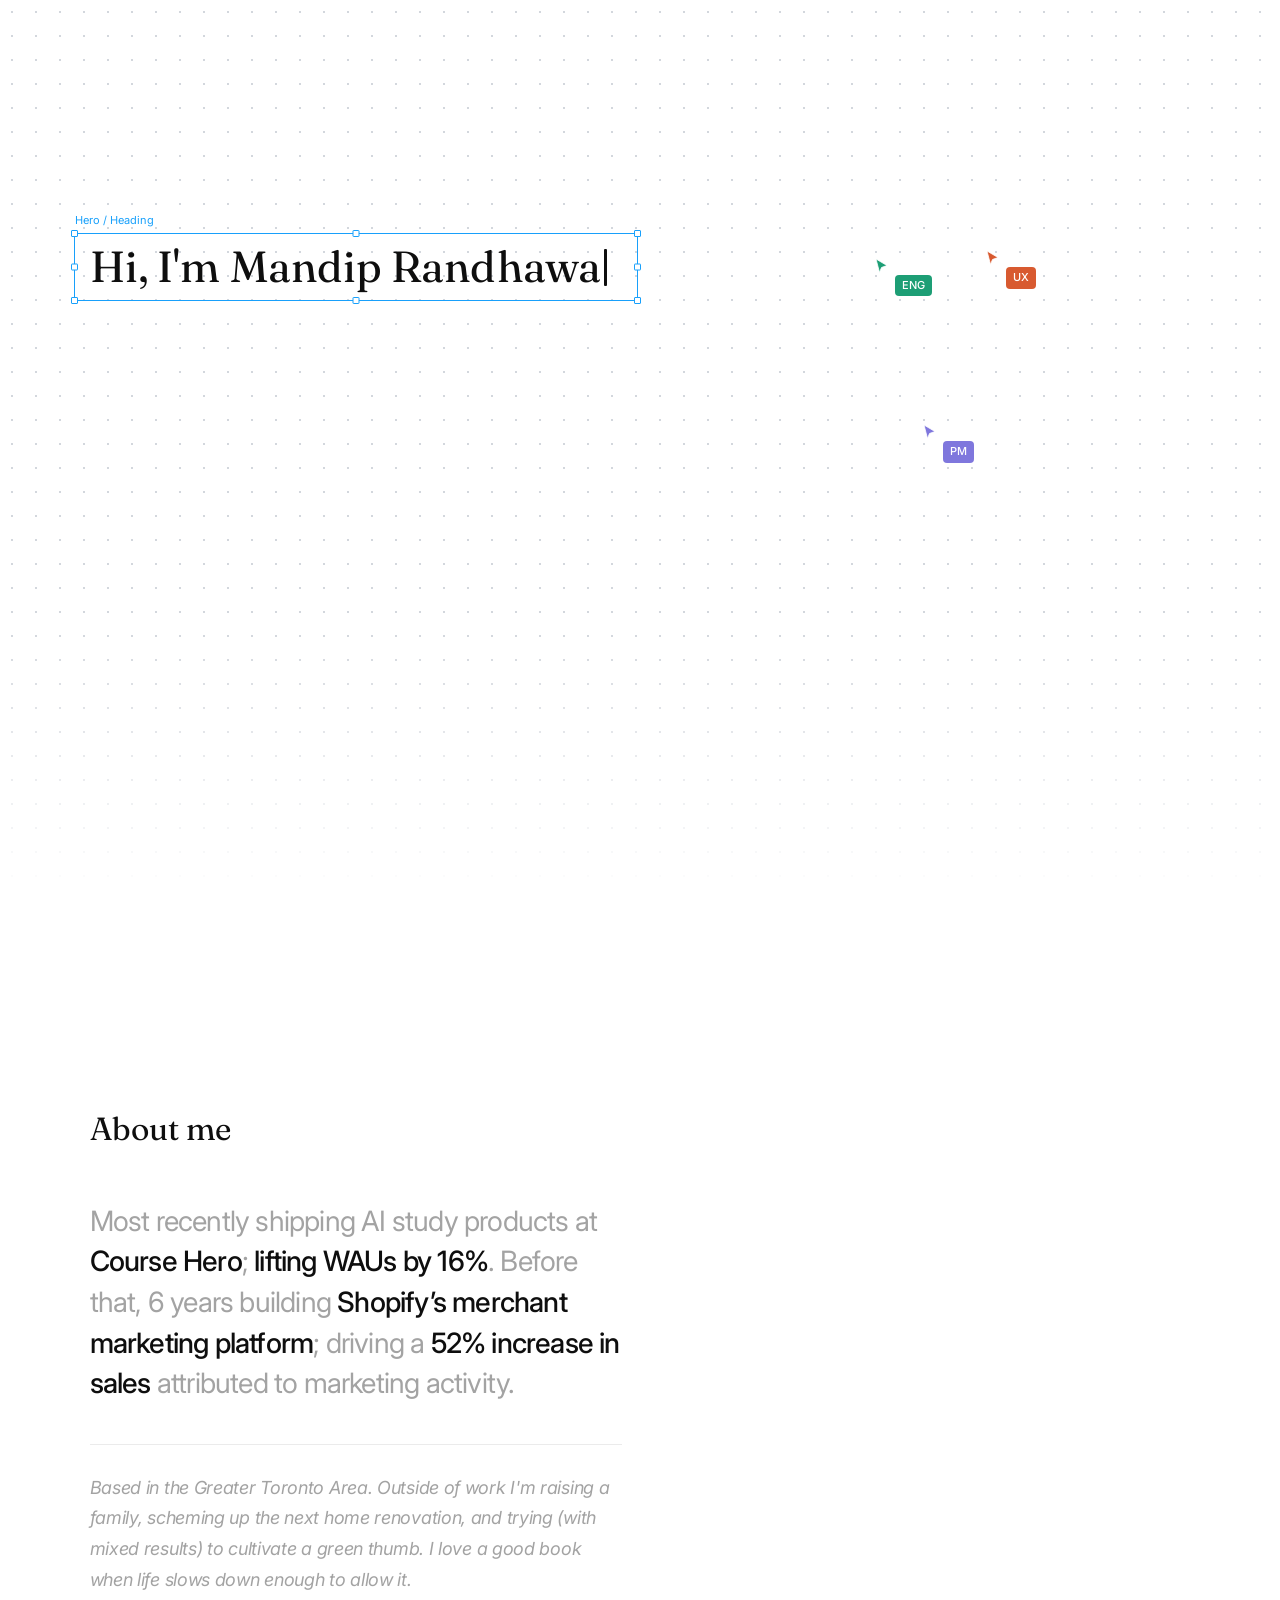
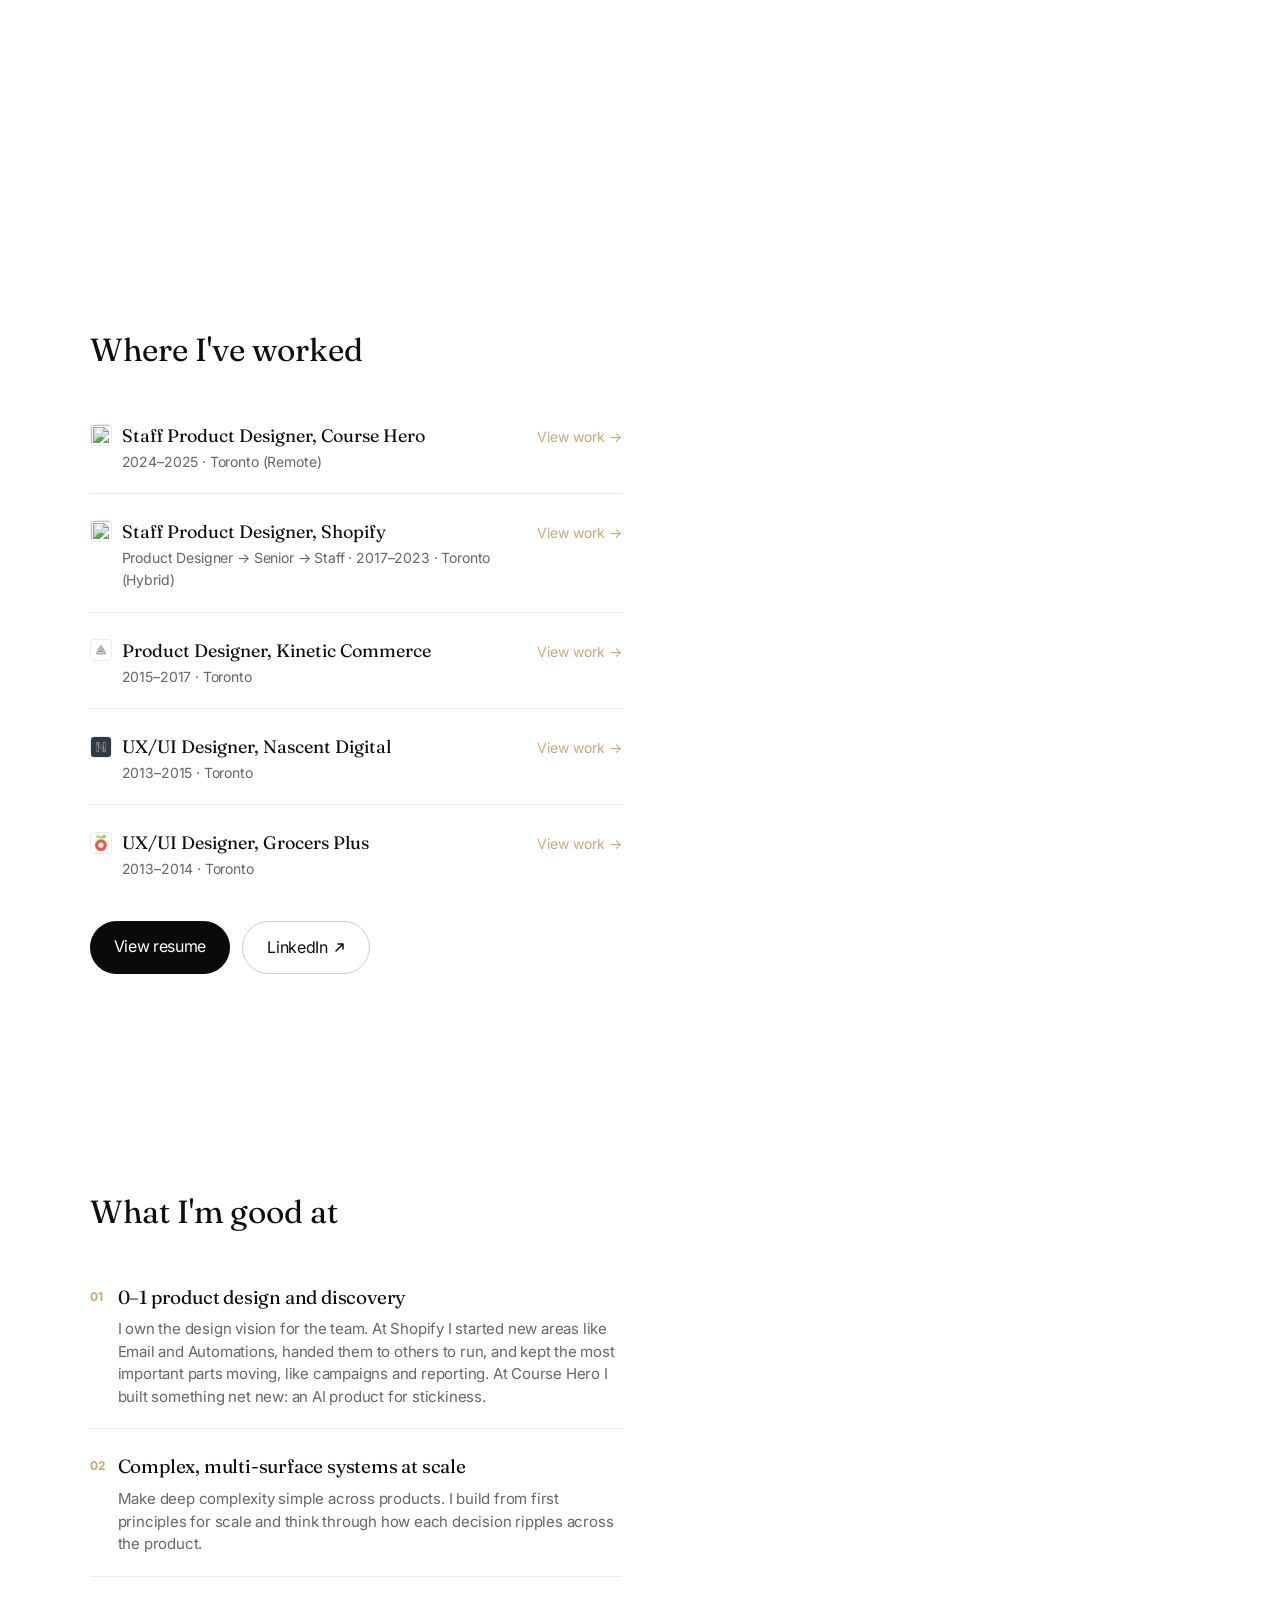
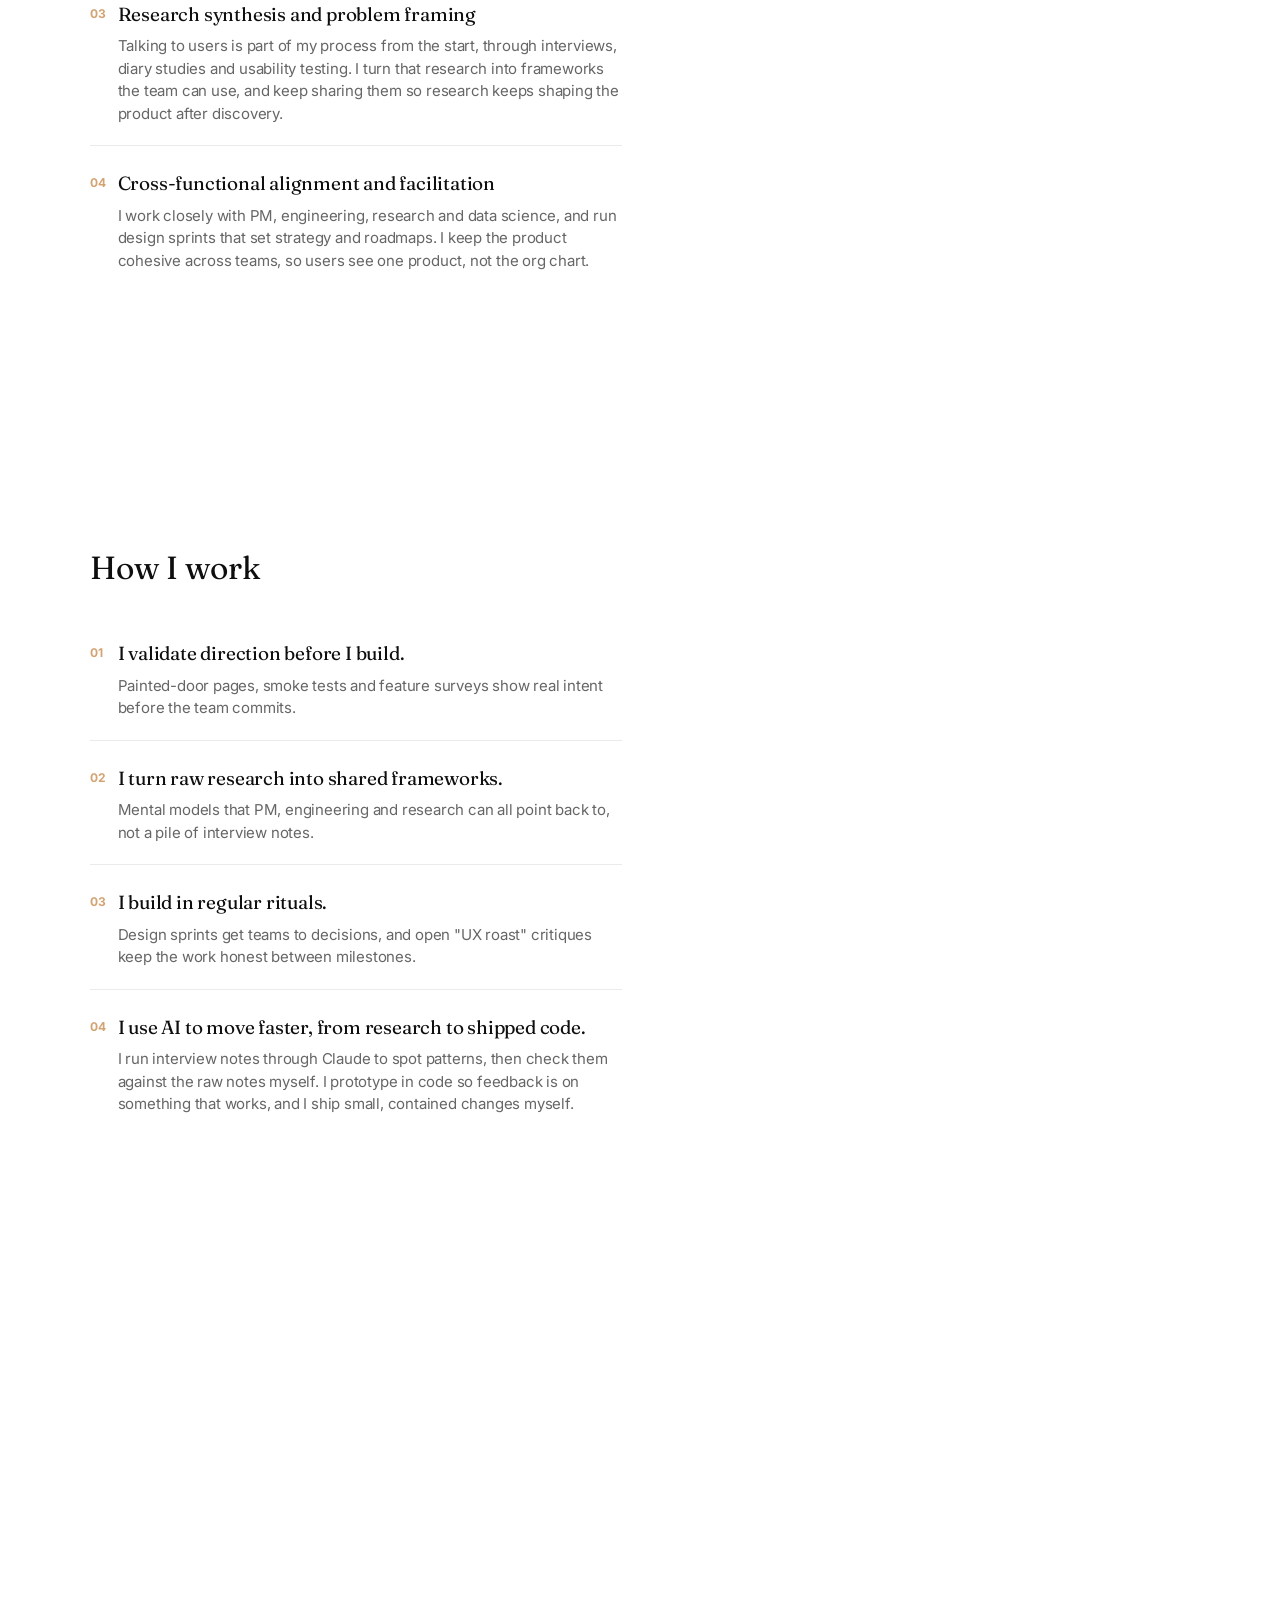
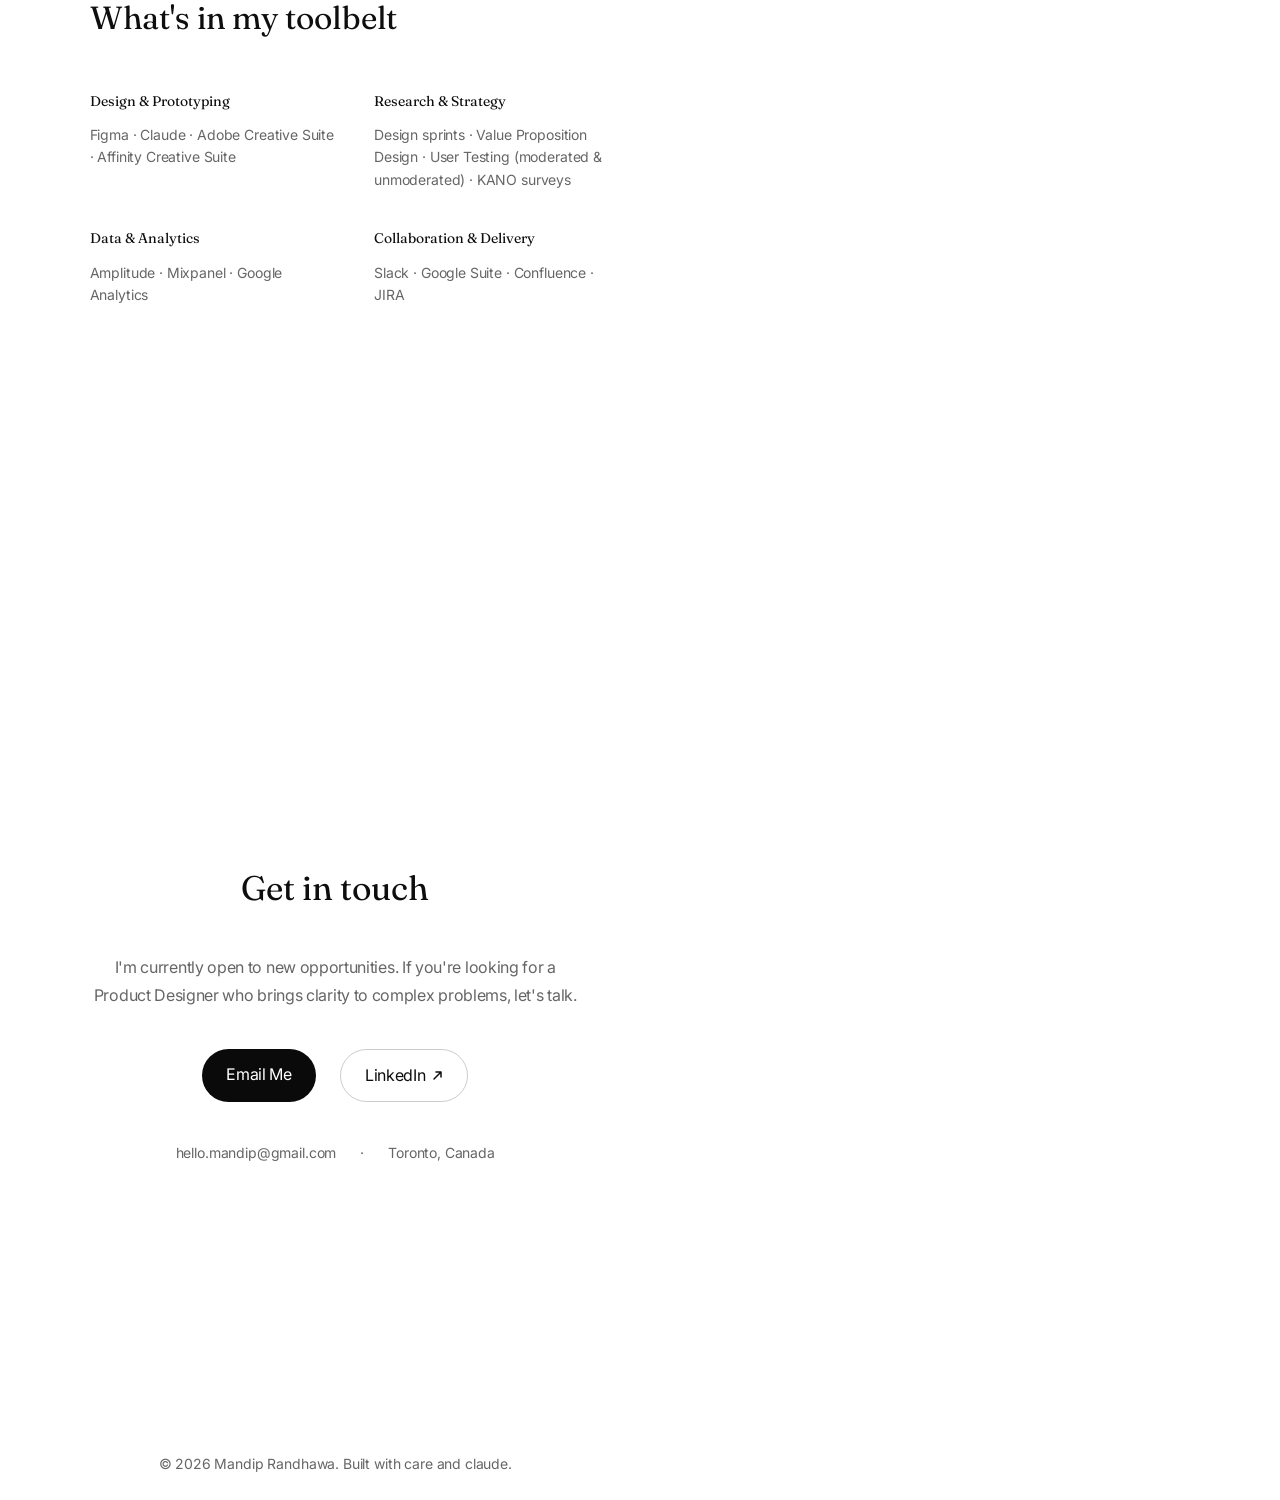
==== commit 751ab4ac: "Mobile slideshow updates" ====
--- a/index.html
+++ b/index.html
@@ -287,15 +287,16 @@
       position: fixed; top: calc(var(--deck-m) + 14px); right: calc(var(--deck-m) + 14px); z-index: 1001;
       width: 42px; height: 42px; padding: 0;
       display: flex; align-items: center; justify-content: center;
-      border: 1px solid rgba(0,0,0,0.1); border-radius: 50%;
-      background: rgba(255,255,255,0.94); color: #0e0e0e; cursor: pointer;
-      box-shadow: 0 6px 24px rgba(0,0,0,0.10);
+      border: 1px solid rgba(255,255,255,0.28); border-radius: 50%;
+      background: rgba(255,255,255,0.12); color: #fff; cursor: pointer;
+      box-shadow: none; backdrop-filter: blur(6px); -webkit-backdrop-filter: blur(6px);
       opacity: 0; pointer-events: none; transform: scale(0.8);
       transition: opacity 0.25s ease, transform 0.25s ease, background 0.2s ease;
     }
     .deck-close.is-visible { opacity: 1; pointer-events: auto; transform: none; }
-    .deck-close:hover { background: #fff; transform: scale(1.06); }
+    .deck-close:hover { background: rgba(255,255,255,0.24); transform: scale(1.06); }
     .deck-close:focus-visible { outline: 2px solid var(--accent); outline-offset: 2px; }
+    @media (max-width: 640px) { .deck-close { width: 40px; height: 40px; } }
 
     /* Archive card: three earlier projects in one card */
     .archive-list { display: flex; flex-direction: column; }
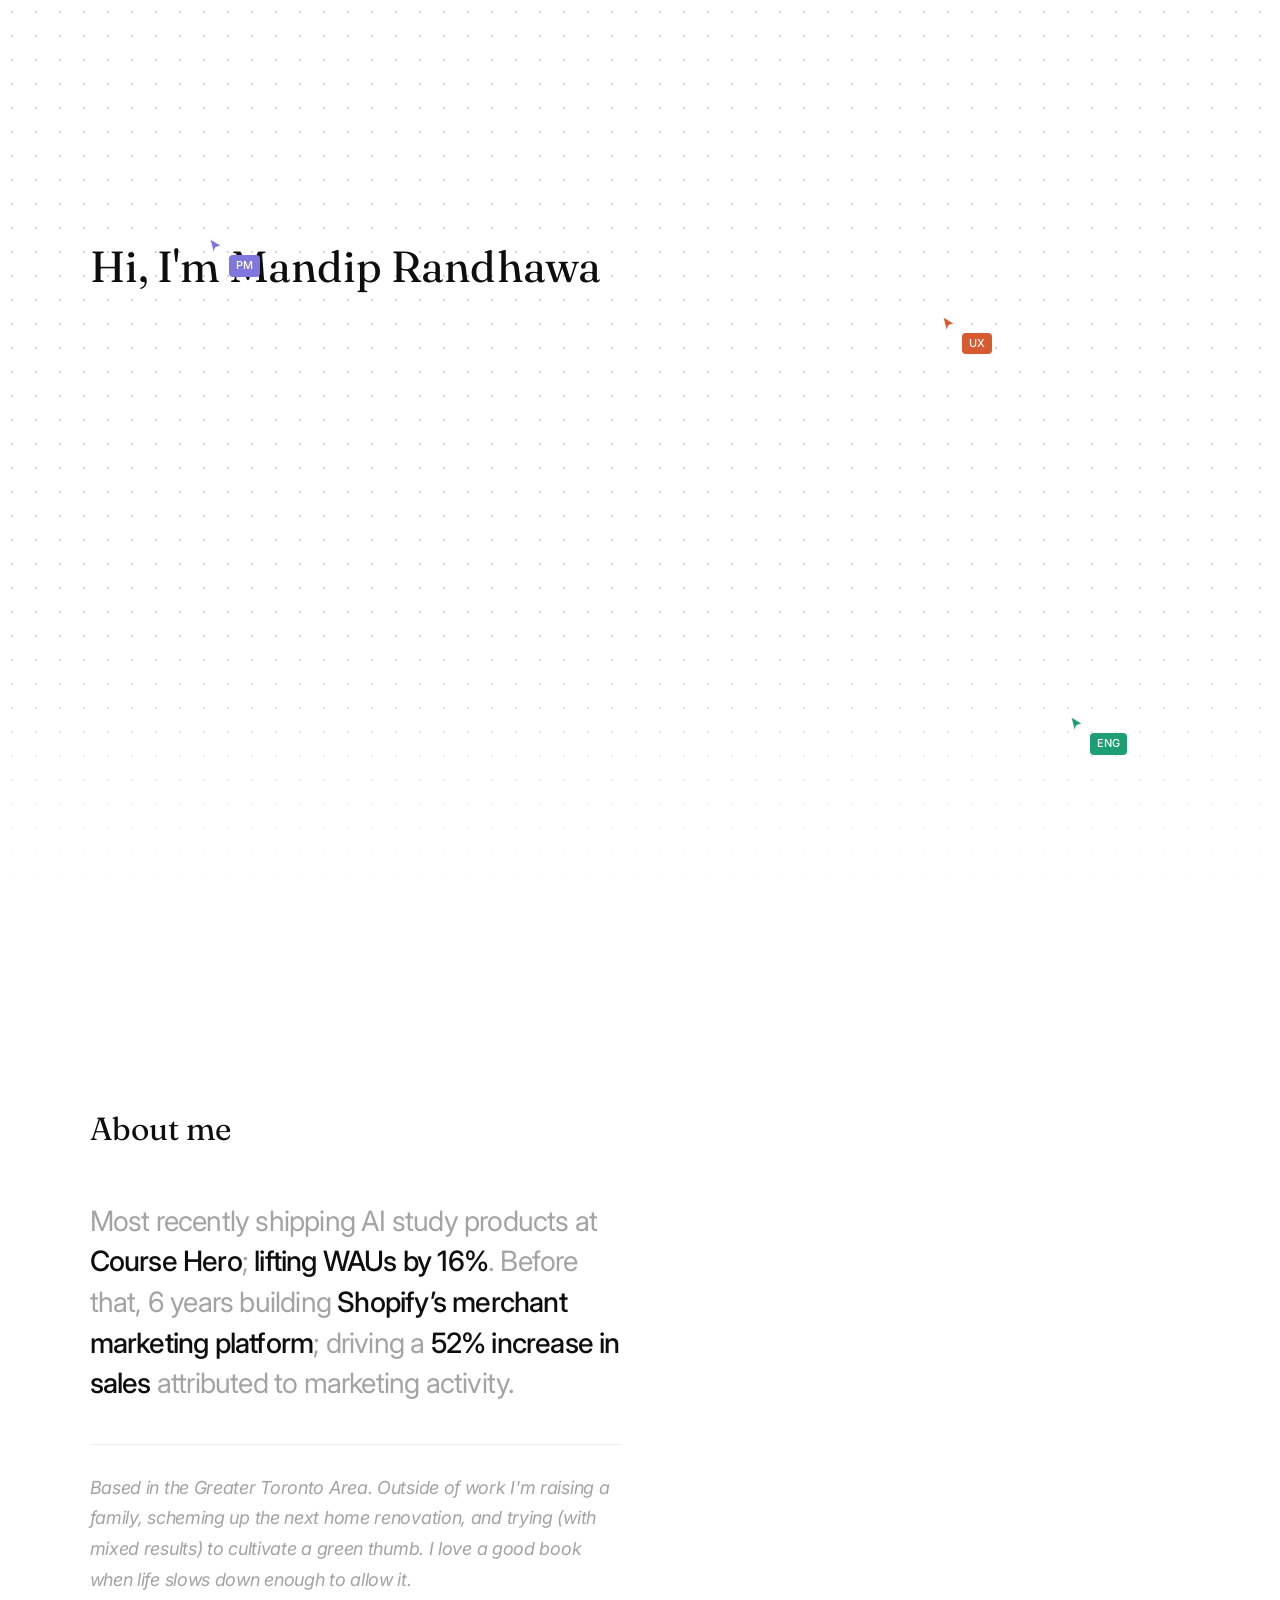
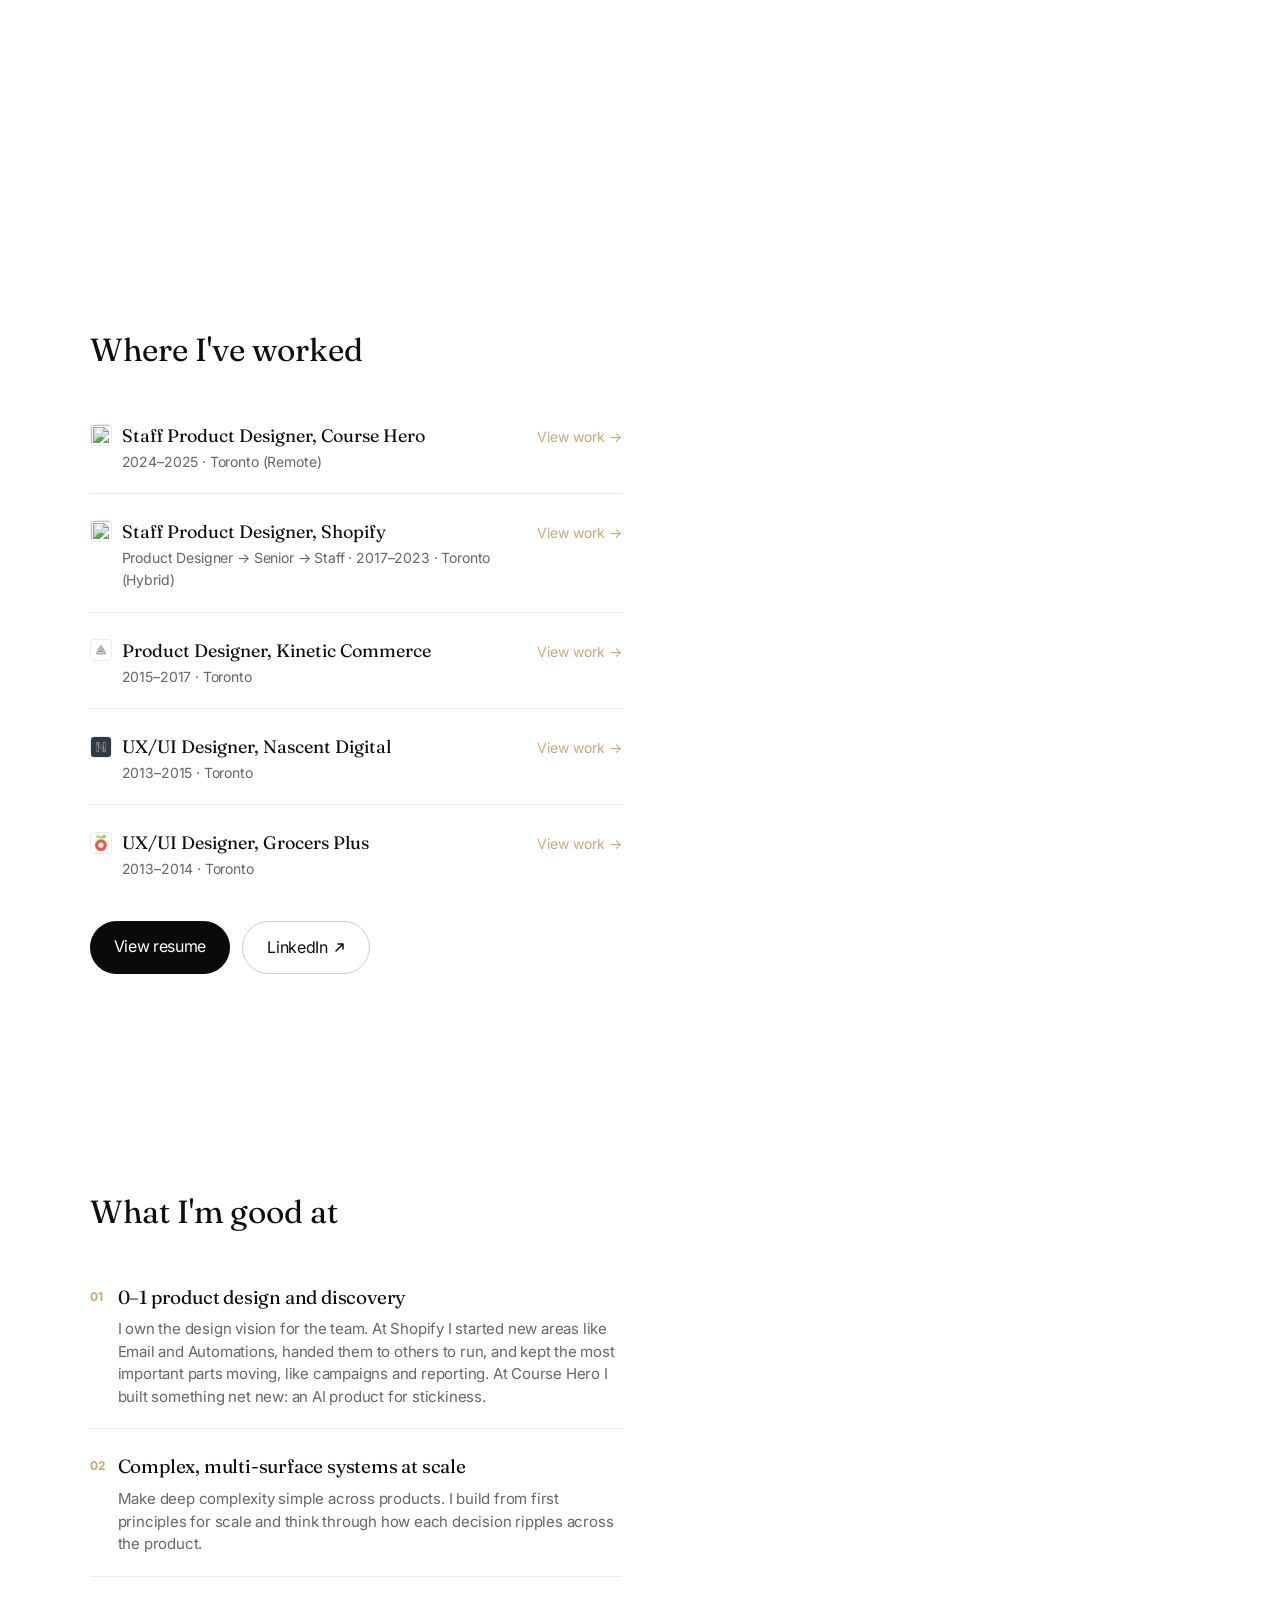
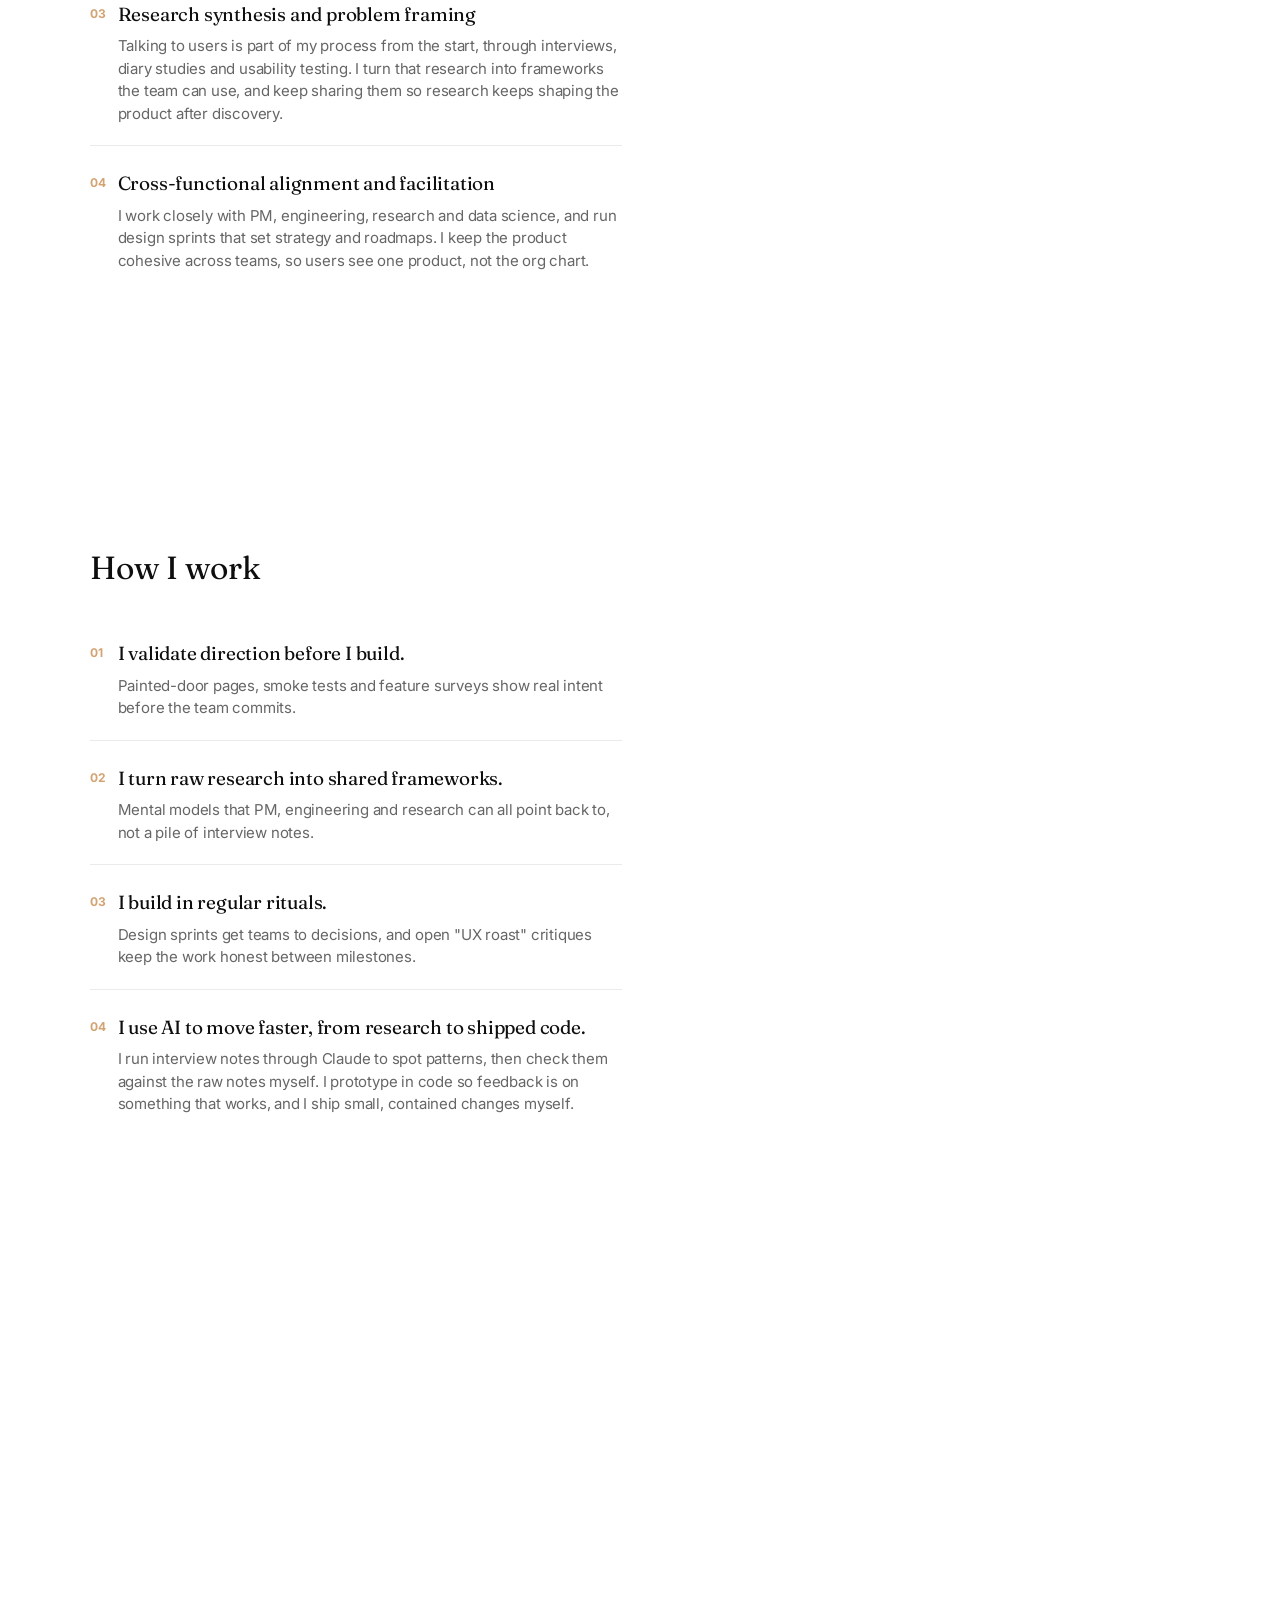
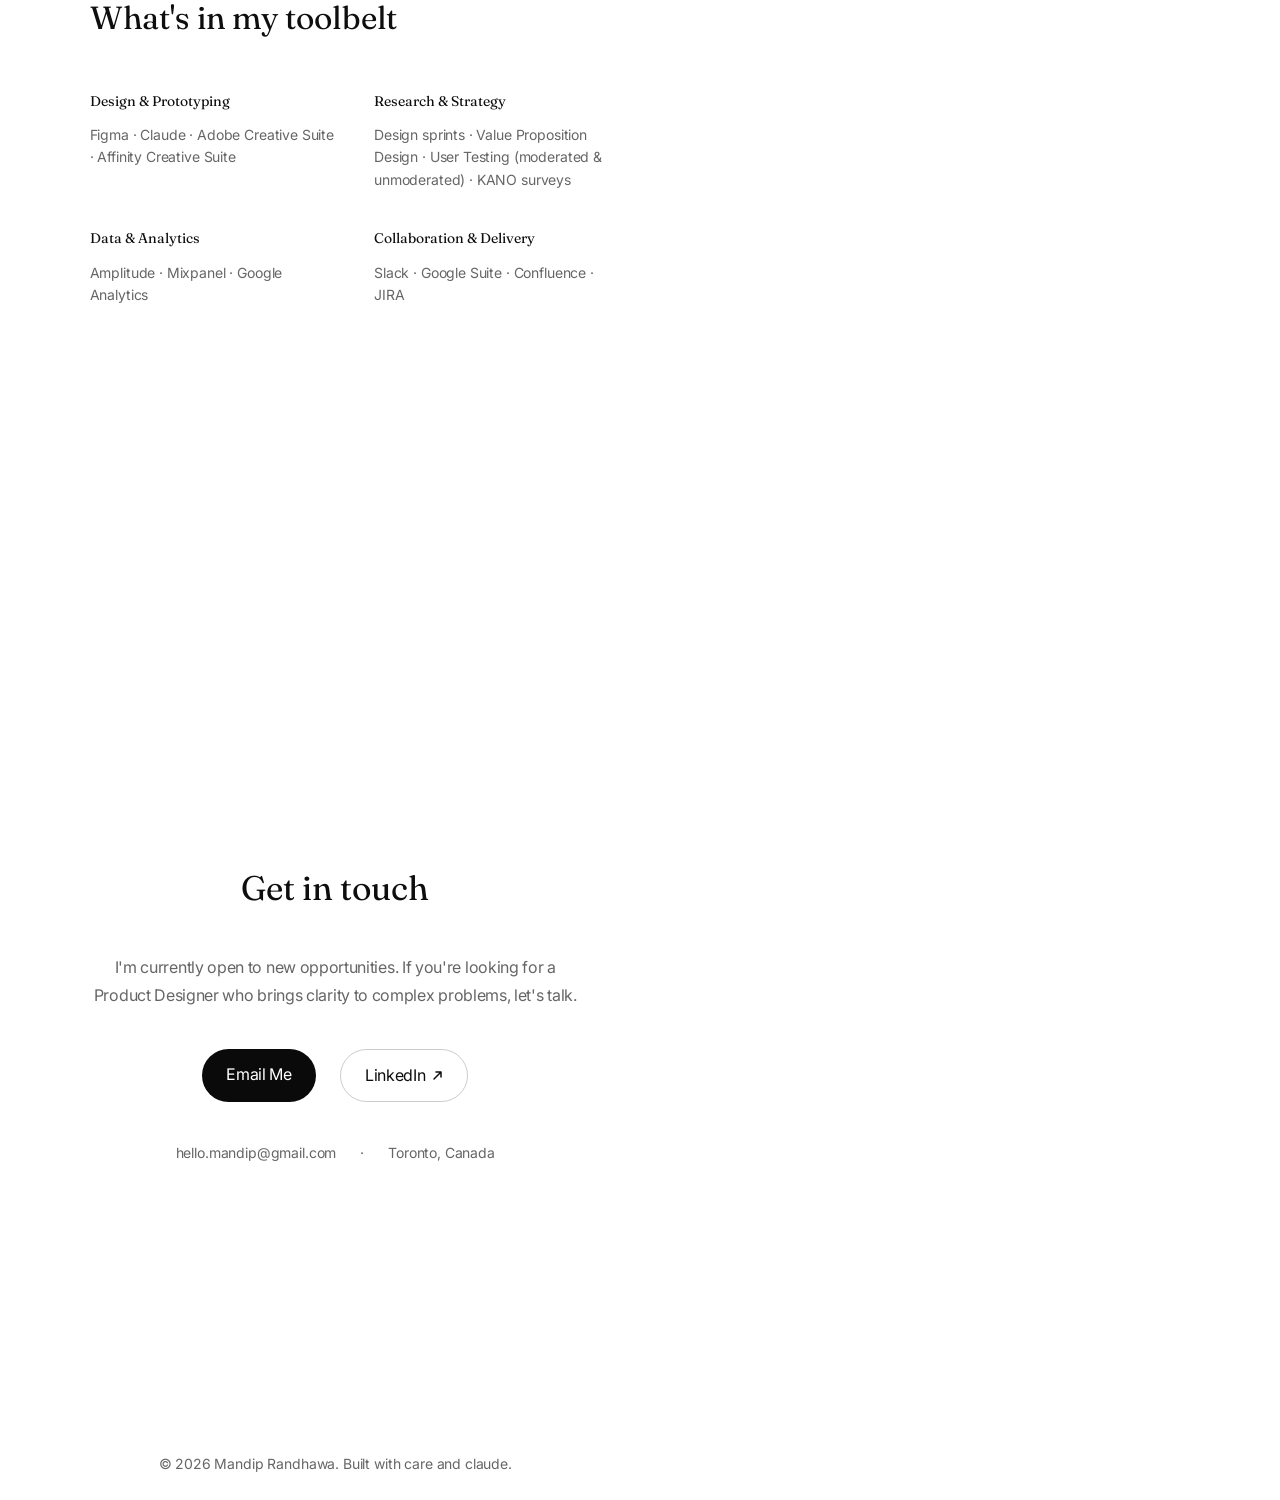
==== commit 5bc6e8da: "Mobile updates" ====
--- a/index.html
+++ b/index.html
@@ -1140,7 +1140,7 @@
       .work-panel {
         --h: 514px;   /* fixed card height on phones: fits the tallest card (Shopify) */
         position: relative;
-        height: calc(var(--h) + 80px);   /* cards sit near the top; room for the dots underneath */
+        height: calc(var(--h) + 110px);   /* cards sit near the top; dots sit close under them, with more room before the next section */
         padding: 0;
         overflow: hidden;
         background: none;
@@ -1210,6 +1210,8 @@
       .proj-card-archive .ar-thumb { display: none; }
       /* rows sit flush with the card's content edge, so their text lines up with the title */
       .proj-card-archive .archive-row { margin: 0; padding: 9px 0; }
+      /* title lines up with the company / years text, after the 20px logo and its 8px gap */
+      .proj-card-archive .ar-desc { display: block; padding-left: 28px; }
 
       /* Dots run along the bottom of the stage instead of down the side */
       .carousel-dots {
@@ -1220,7 +1222,7 @@
         left: 50%;
         right: auto;
         top: auto;
-        bottom: 14px;   /* more space below the cards */
+        bottom: 60px;   /* more space between the dots and the next section */
         transform: translateX(-50%);
         z-index: 6;
       }
@@ -1249,6 +1251,11 @@
        Smaller type so the hero, cards and sections read well on a phone. */
     @media (max-width: 640px) {
       .hero { padding: 44px 24px 24px; }   /* sits higher, so more of the carousel shows below */
+      #about { padding-top: 36px; }   /* less space above About on phones */
+      .card-title-lead { display: none; }   /* phones: Course Hero card title without "Study Boards:" */
+      /* phones: zebra the sections, starting white at About (contact ends on grey) */
+      #about, #strengths, #capabilities { background: #fff; }
+      #career, #process, #contact { background: var(--grey-light); }
       .hero-heading { font-size: 26px; line-height: 1.2; }
       .hero-heading .pronunciation { font-size: 15px; }
       .hero-sub { font-size: 15px; line-height: 1.5; }
@@ -1547,7 +1554,7 @@
           <div class="proj-media proj-media-blue"><video class="hero-loop" autoplay muted loop playsinline preload="auto" poster="images/case-studies/course-hero/sb-loop-hero-d.jpg" aria-label="Screen recording of the Study Boards prototype building a study board"><source src="images/case-studies/course-hero/sb-loop-hero-d.mp4" type="video/mp4"><source src="images/case-studies/course-hero/sb-loop-hero-d.webm" type="video/webm"></video></div>
           <p class="card-meta proj-meta"><img src="https://www.google.com/s2/favicons?domain=coursehero.com&sz=128" width="20" height="20" alt=""><span>Course Hero · 2024–2025</span></p>
           <div>
-            <h3 class="fraunces card-title">Study Boards: Designing a Home for Studying Across a Semester</h3>
+            <h3 class="fraunces card-title"><span class="card-title-lead">Study Boards: </span>Designing a Home for Studying Across a Semester</h3>
             </div>
           <p class="card-description">Designed Study Tools and Study Boards, AI products that turned Course Hero from one-off answers into a semester-long study companion. Study Boards drove a 16% increase in weekly active users.</p>
           <span class="card-link">View work →</span>
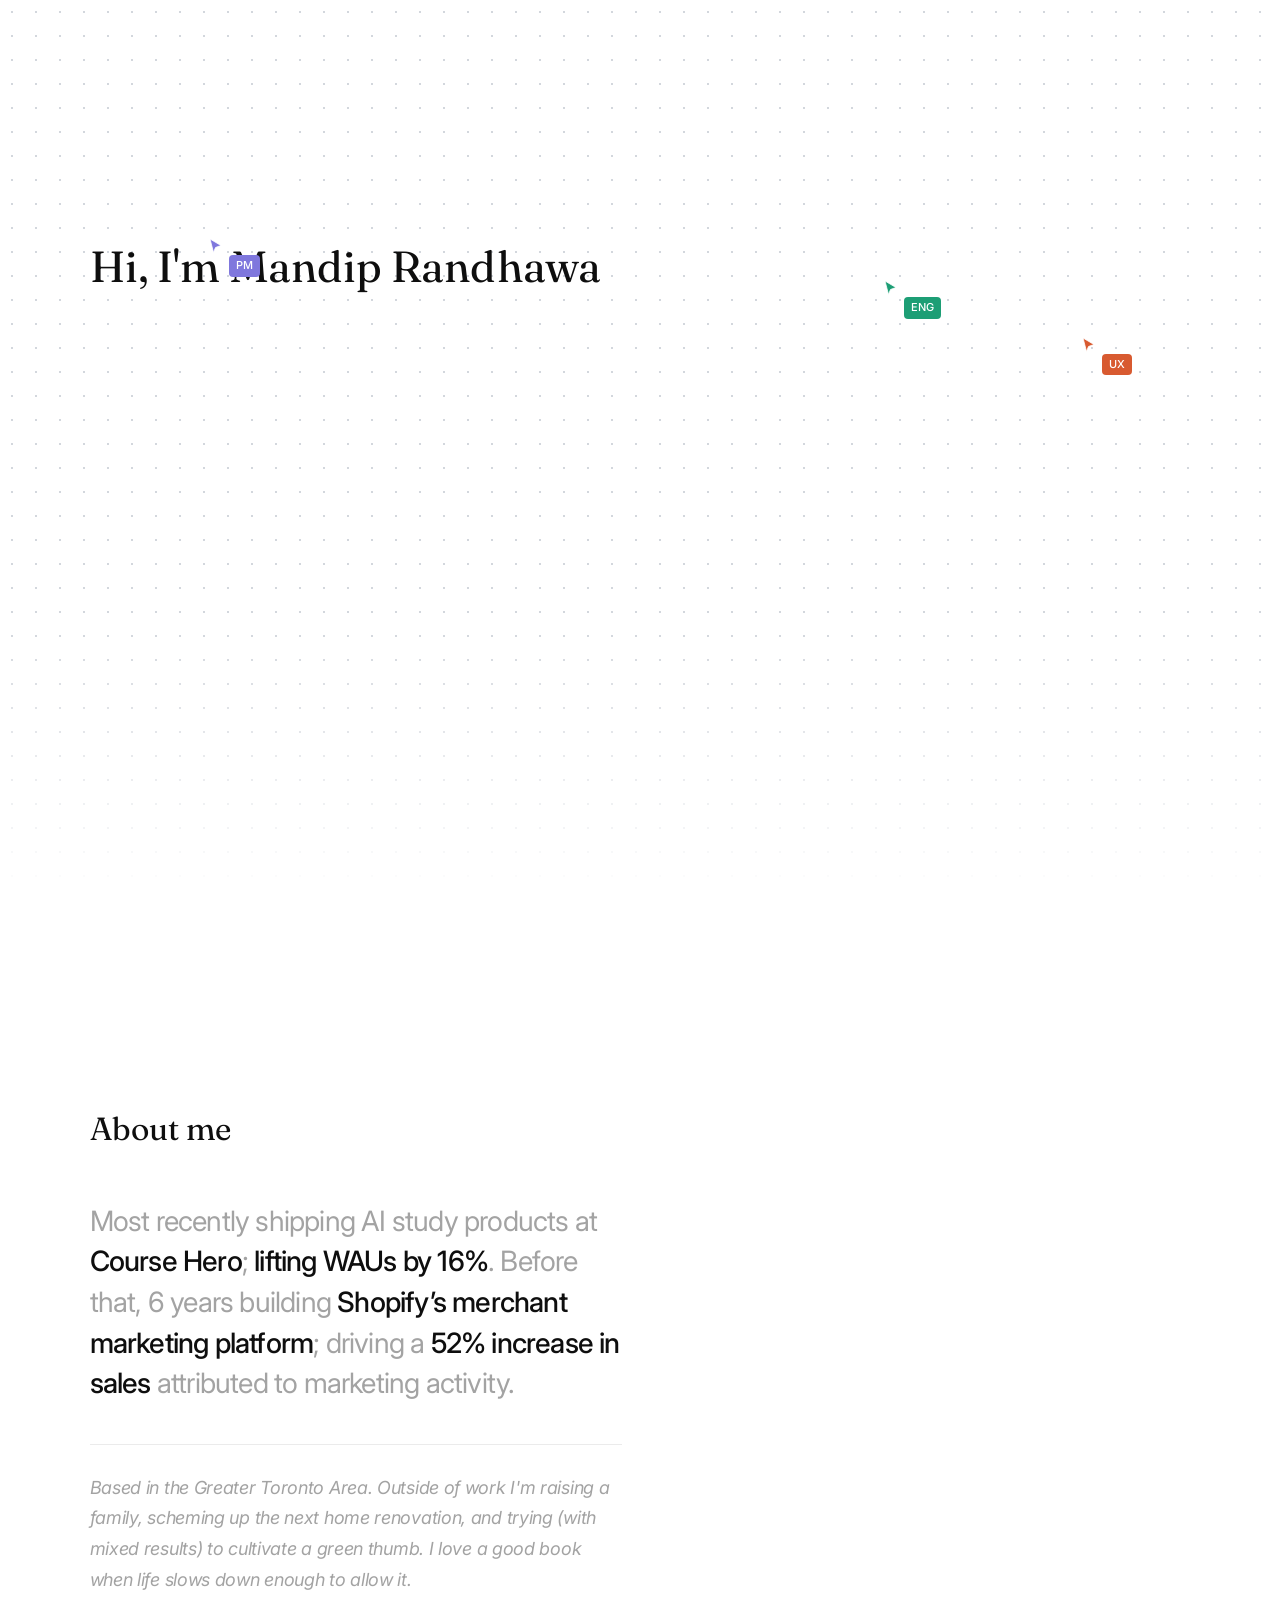
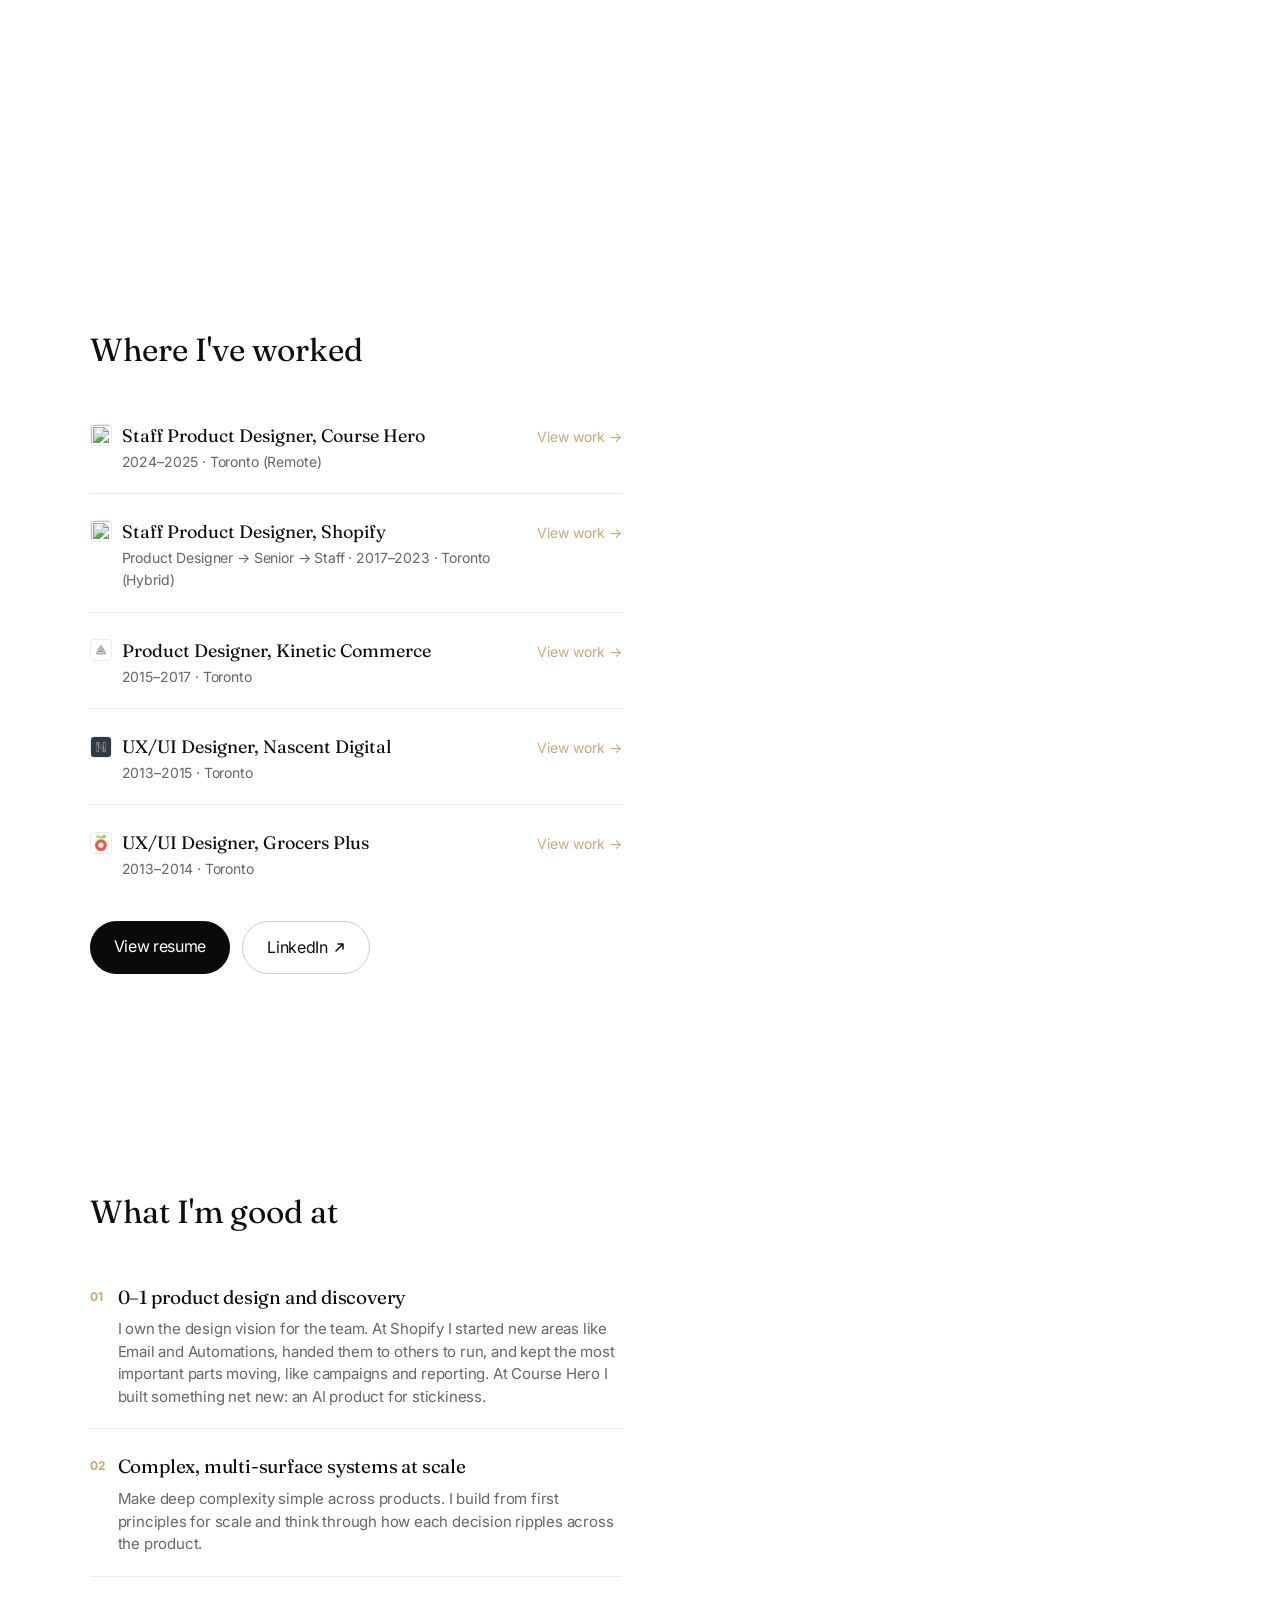
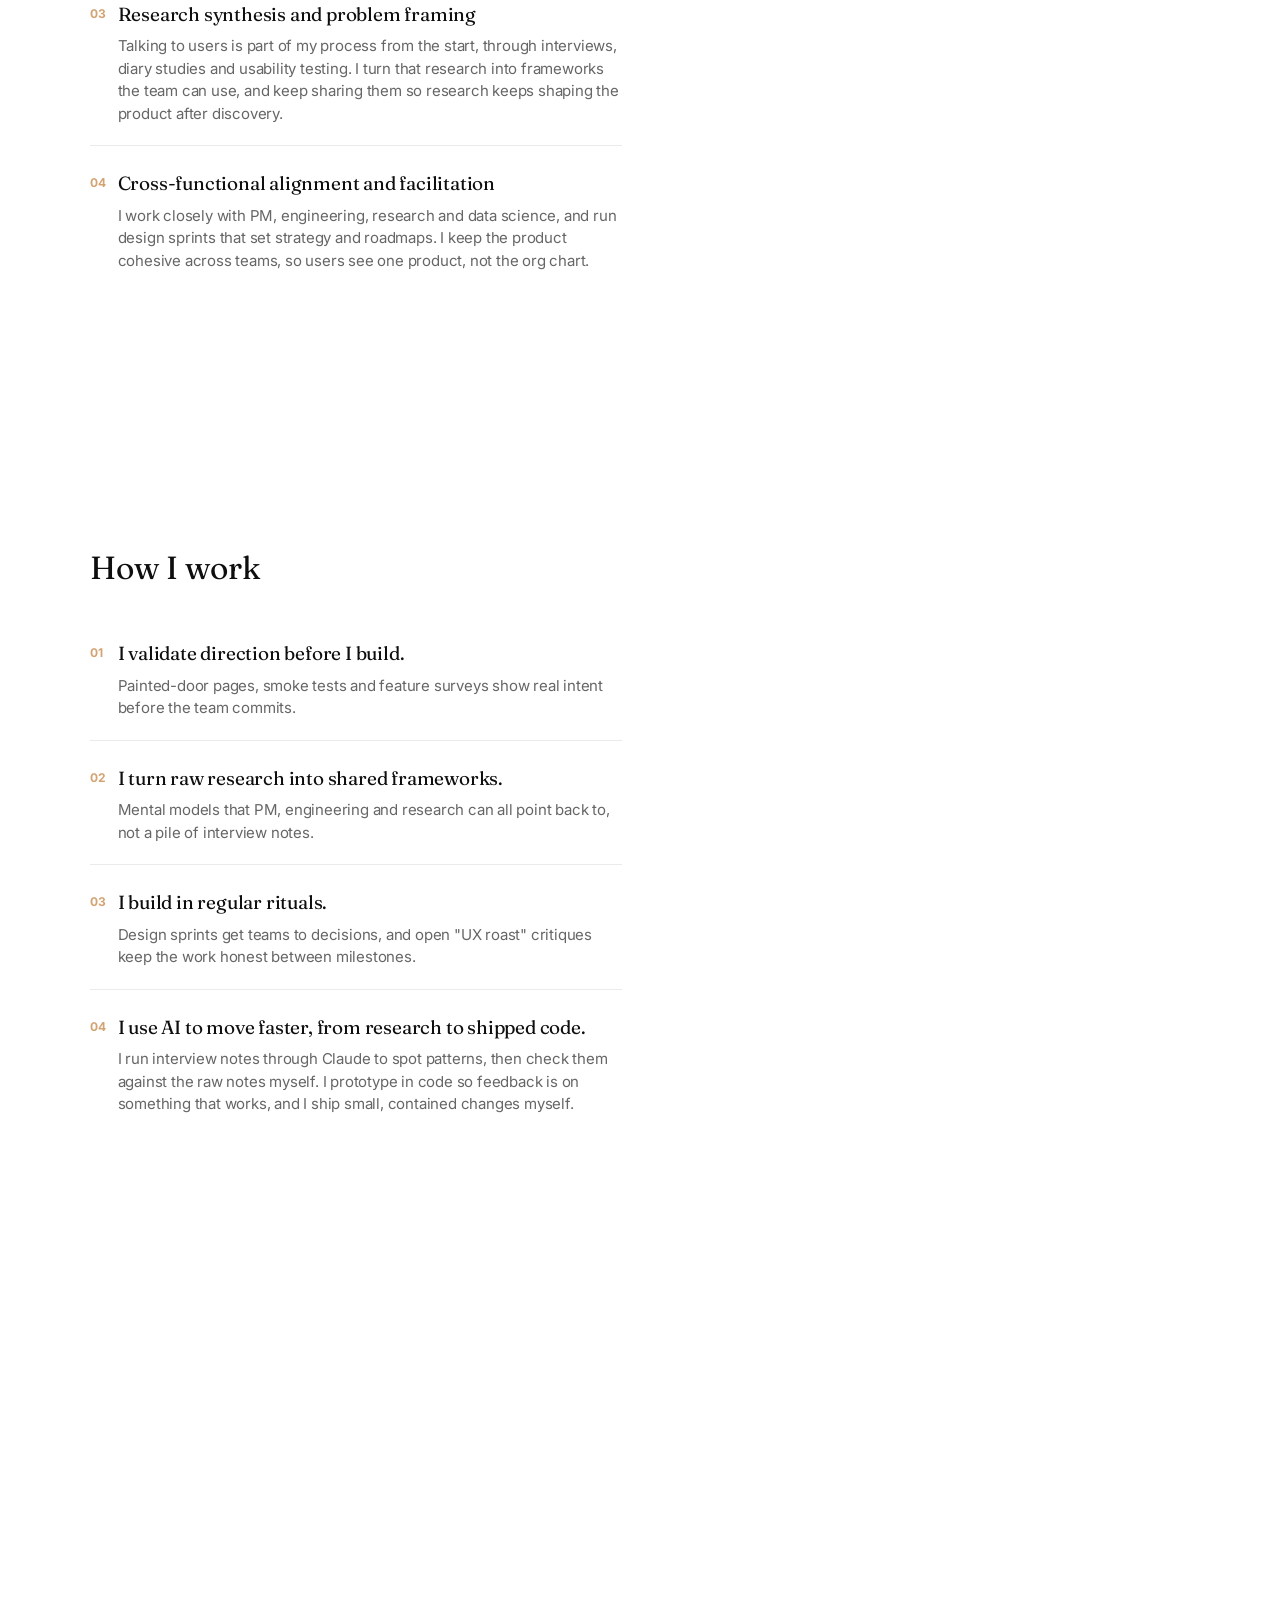
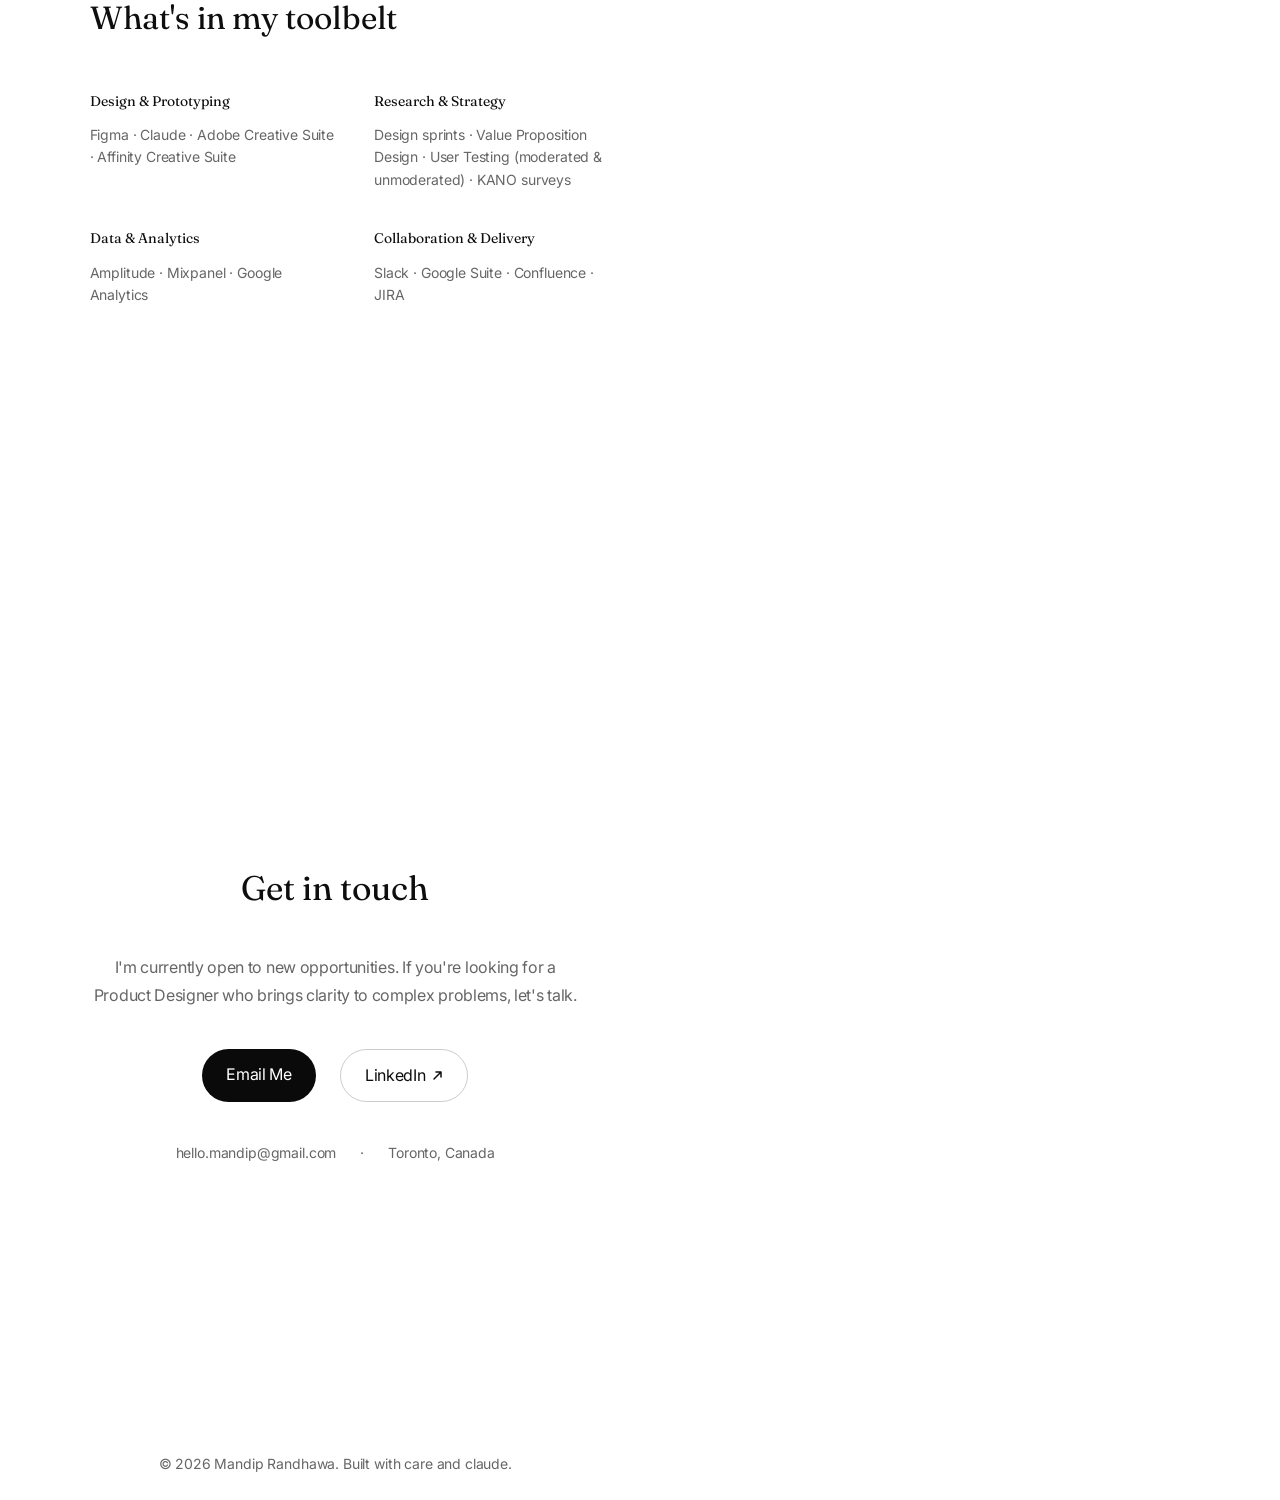
==== commit 0f675851: "Resume update and other minor edits" ====
--- a/index.html
+++ b/index.html
@@ -295,6 +295,12 @@
     }
     .deck-close.is-visible { opacity: 1; pointer-events: auto; transform: none; }
     .deck-close:hover { background: rgba(255,255,255,0.24); transform: scale(1.06); }
+    /* light decks (the archive case studies): same treatment as the slide indicator */
+    .deck-close.is-light {
+      background: rgba(255,255,255,0.92); border-color: rgba(0,0,0,0.08);
+      color: #6a7282; box-shadow: 0 6px 24px rgba(0,0,0,0.08);
+    }
+    .deck-close.is-light:hover { background: #fff; }
     .deck-close:focus-visible { outline: 2px solid var(--accent); outline-offset: 2px; }
     @media (max-width: 640px) { .deck-close { width: 40px; height: 40px; } }
 
@@ -1739,11 +1745,19 @@
       var cardStage = document.getElementById('carousel-stage');
       var phoneLayout = window.matchMedia('(max-width: 1023.98px)').matches;
       var fadeEl = phoneLayout ? cardStage : workPanel;   // desktop keeps the whole panel fading in
-      if (fadeEl) { fadeEl.style.opacity = '0'; fadeEl.style.transition = 'opacity 0.9s ease'; }
+      // same arrival as the hero text: a short slide up while it fades
+      if (fadeEl) {
+        fadeEl.style.opacity = '0';
+        fadeEl.style.transform = 'translateY(24px)';
+        fadeEl.style.transition = 'opacity 1.1s cubic-bezier(0.22, 1, 0.36, 1), transform 1.1s cubic-bezier(0.22, 1, 0.36, 1)';
+      }
       function revealPanel() {
         if (fadeEl) {
           fadeEl.style.opacity = '1';
-          scheduleT(function() { fadeEl.style.opacity = ''; fadeEl.style.transition = ''; }, 1000);
+          fadeEl.style.transform = 'translateY(0)';
+          scheduleT(function() {
+            fadeEl.style.opacity = ''; fadeEl.style.transform = ''; fadeEl.style.transition = '';
+          }, 1200);
         }
       }
 
@@ -1770,8 +1784,8 @@
             textCursor.style.opacity = '0';
             heartAroundHeading();
             scheduleT(function() { fadeIn(heroSub, 0); },     800);
+            scheduleT(revealPanel,                            800);   // cards appear with the subtitle line
             scheduleT(function() { fadeIn(heroActions, 0); }, 1500);
-            scheduleT(revealPanel,                            3200);   // cursors are off screen by ~3.1s
             scheduleT(function() { if (window.releaseCarousel) window.releaseCarousel(); }, 4000);
           }, lastLetter + 300);
         }, initialDelay);
@@ -2261,7 +2275,7 @@
         if (state !== 'open' && state !== 'opening') return;
         clearTimeout(readyTimer);
         state = 'closing';
-        closeBtn.classList.remove('is-visible');
+        closeBtn.classList.remove('is-visible', 'is-light');
         overlay.classList.remove('is-ready');
         backdrop.classList.remove('is-on');
         setTimeout(function () {
@@ -2290,7 +2304,11 @@
       window.addEventListener('message', function (e) {
         if (!frame || e.source !== frame.contentWindow || !e.data) return;
         if (e.data.deck === 'close') close();
-        else if (e.data.deck === 'ready') { deckReady = true; tryShow(); }
+        else if (e.data.deck === 'ready') {
+          deckReady = true;
+          if (closeBtn) closeBtn.classList.toggle('is-light', e.data.theme === 'light');
+          tryShow();
+        }
       });
       document.addEventListener('keydown', function (e) {
         if (state === 'closed') return;
